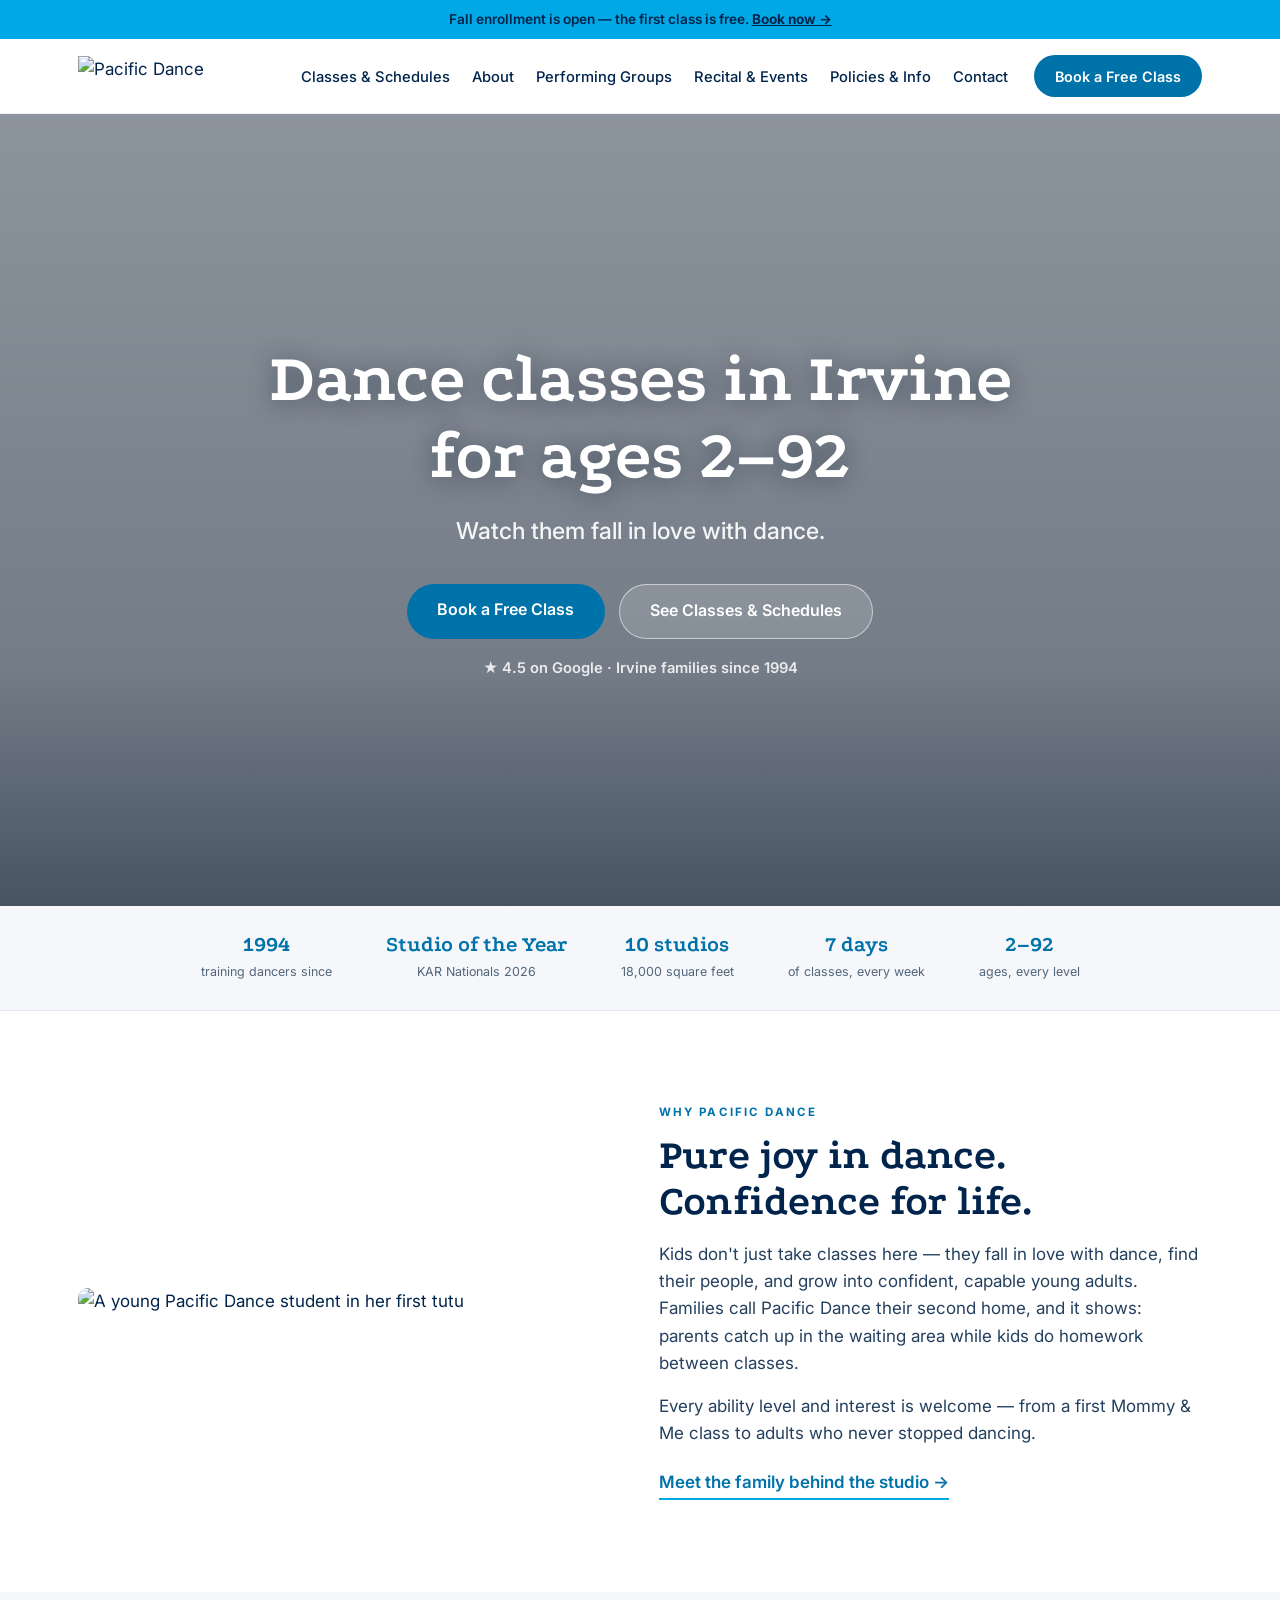
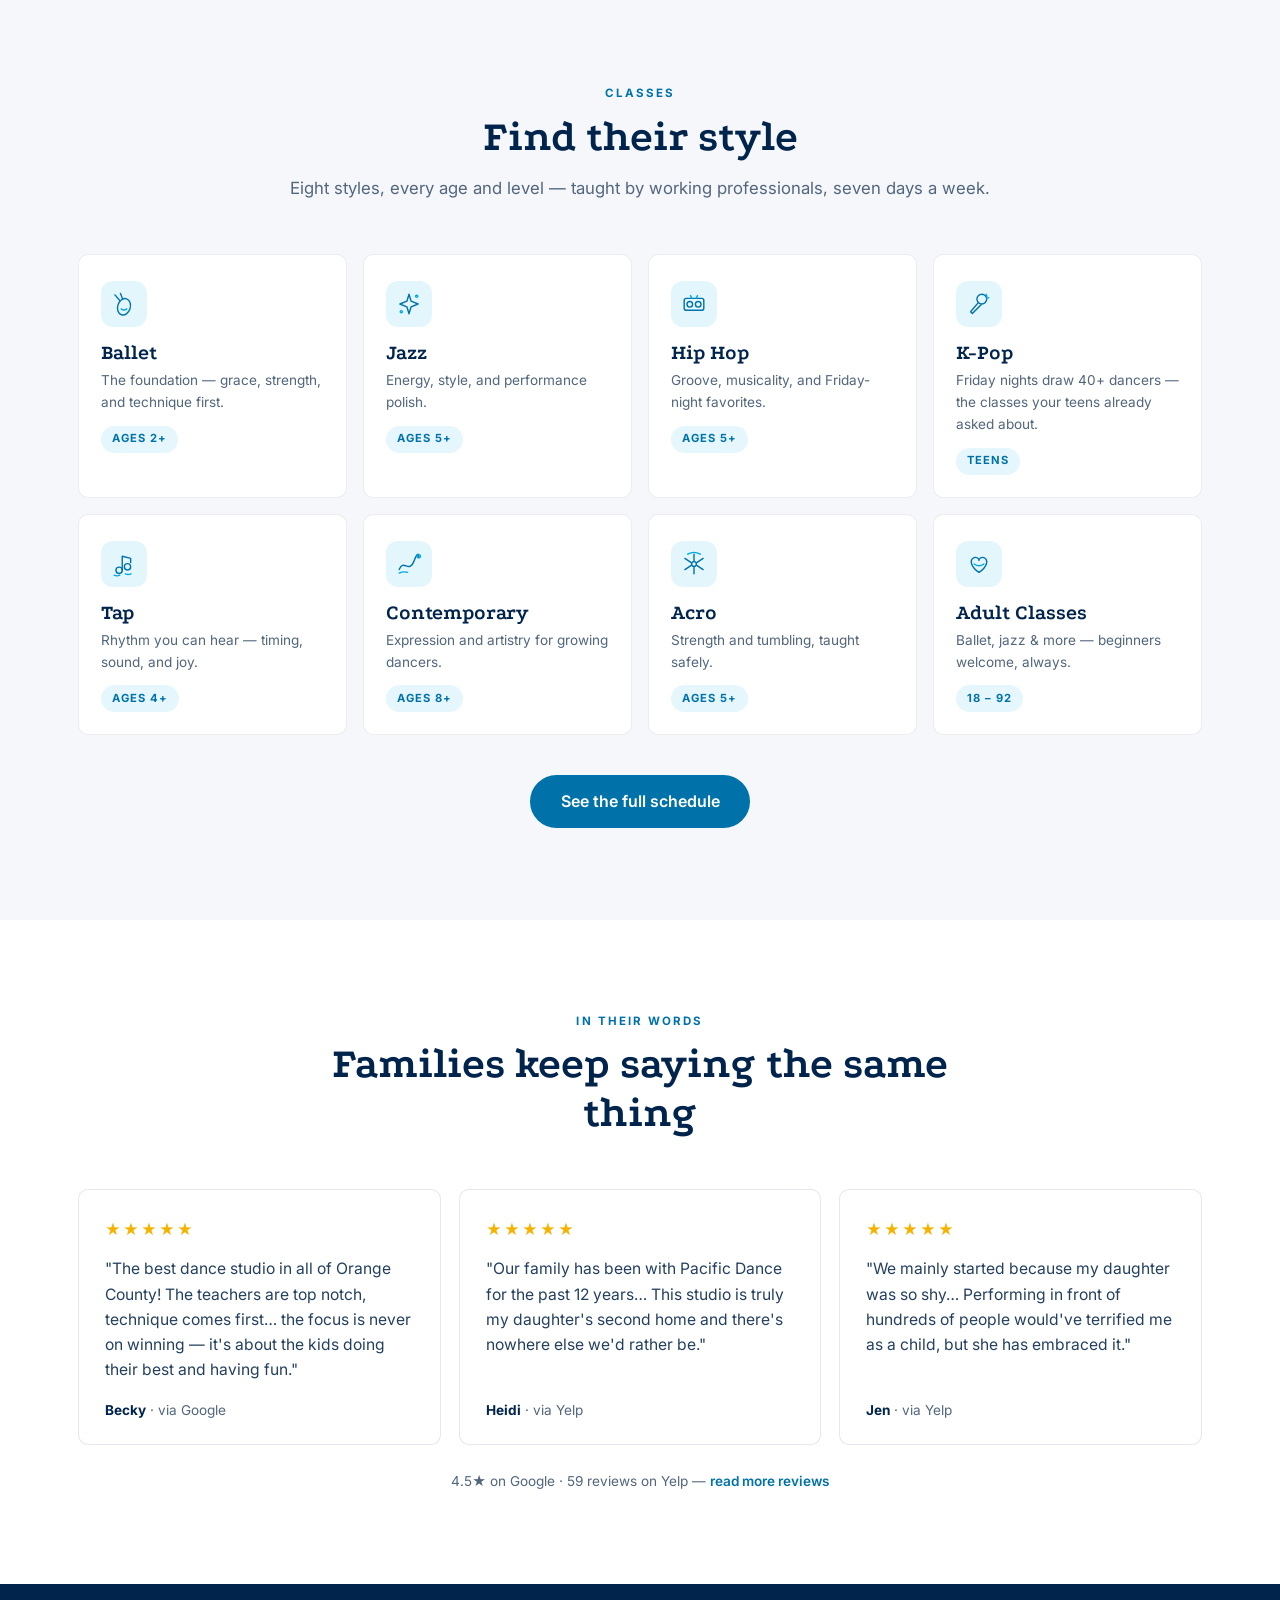
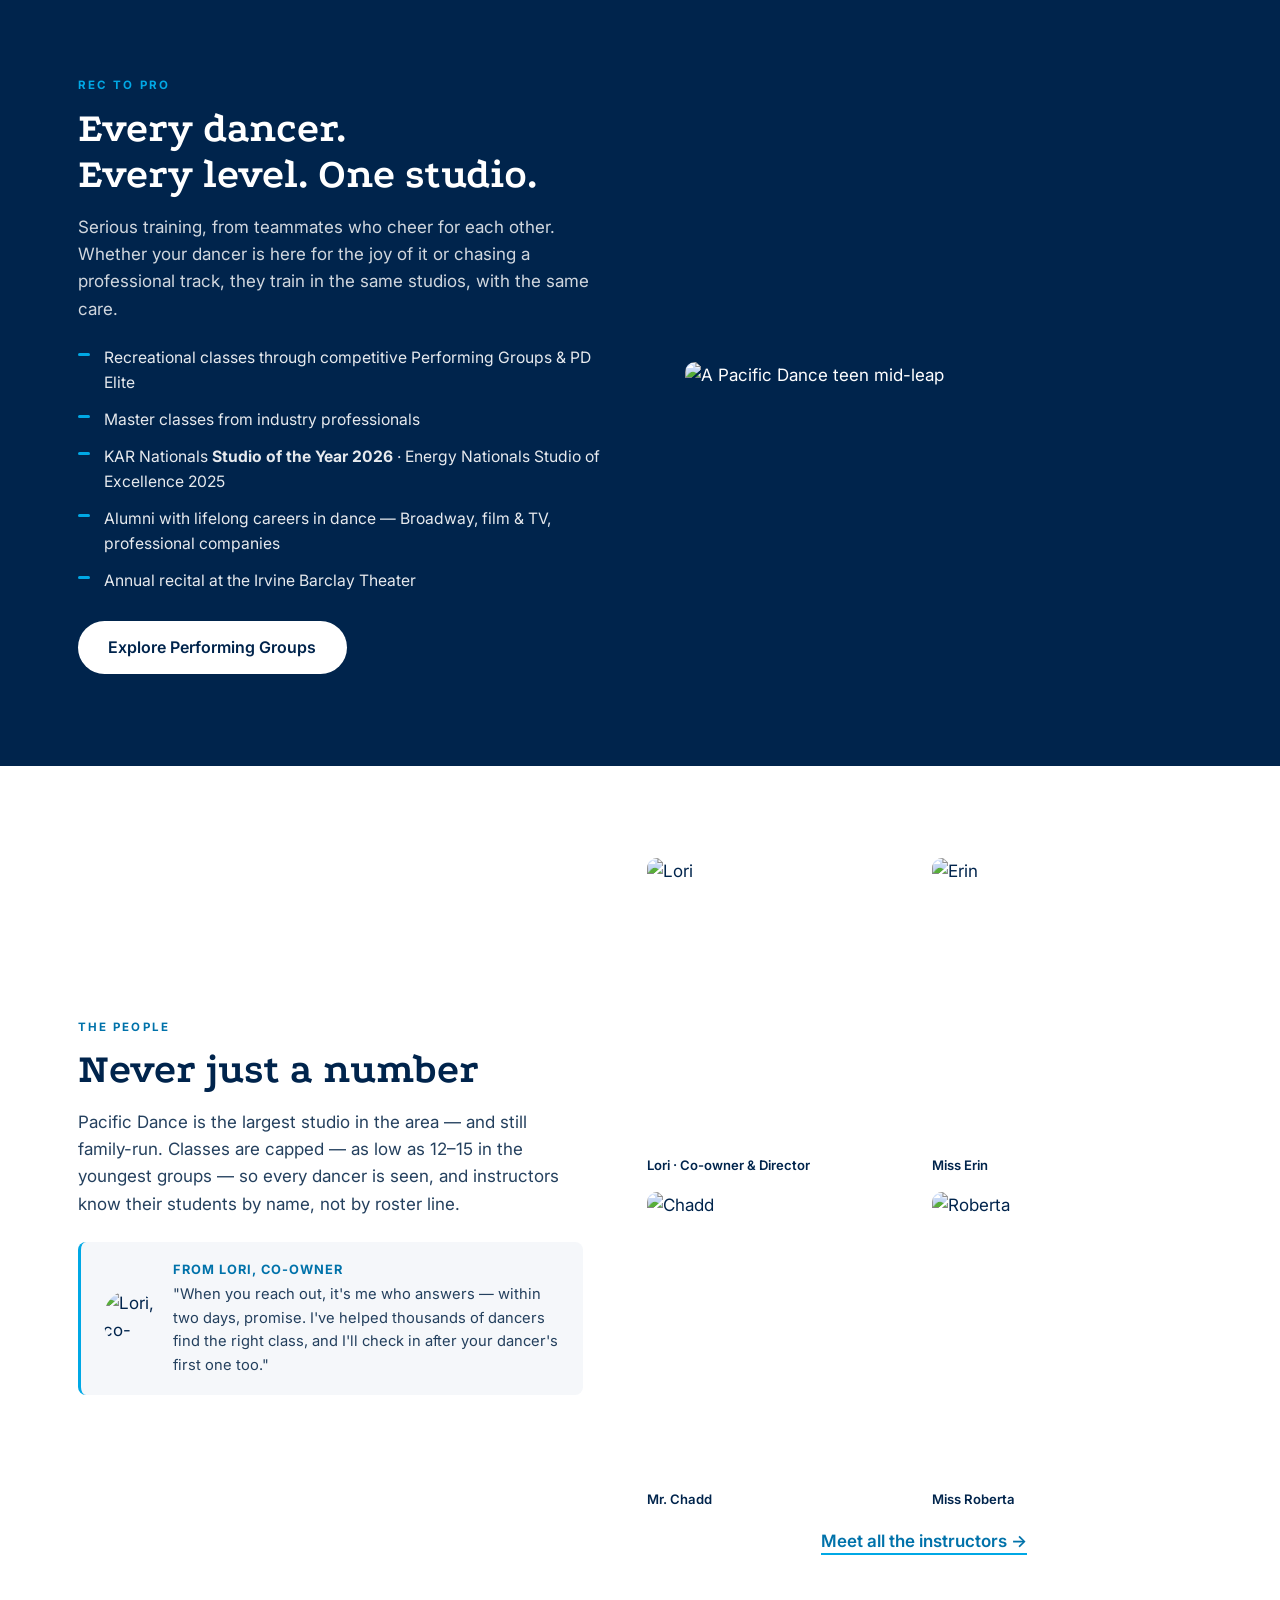
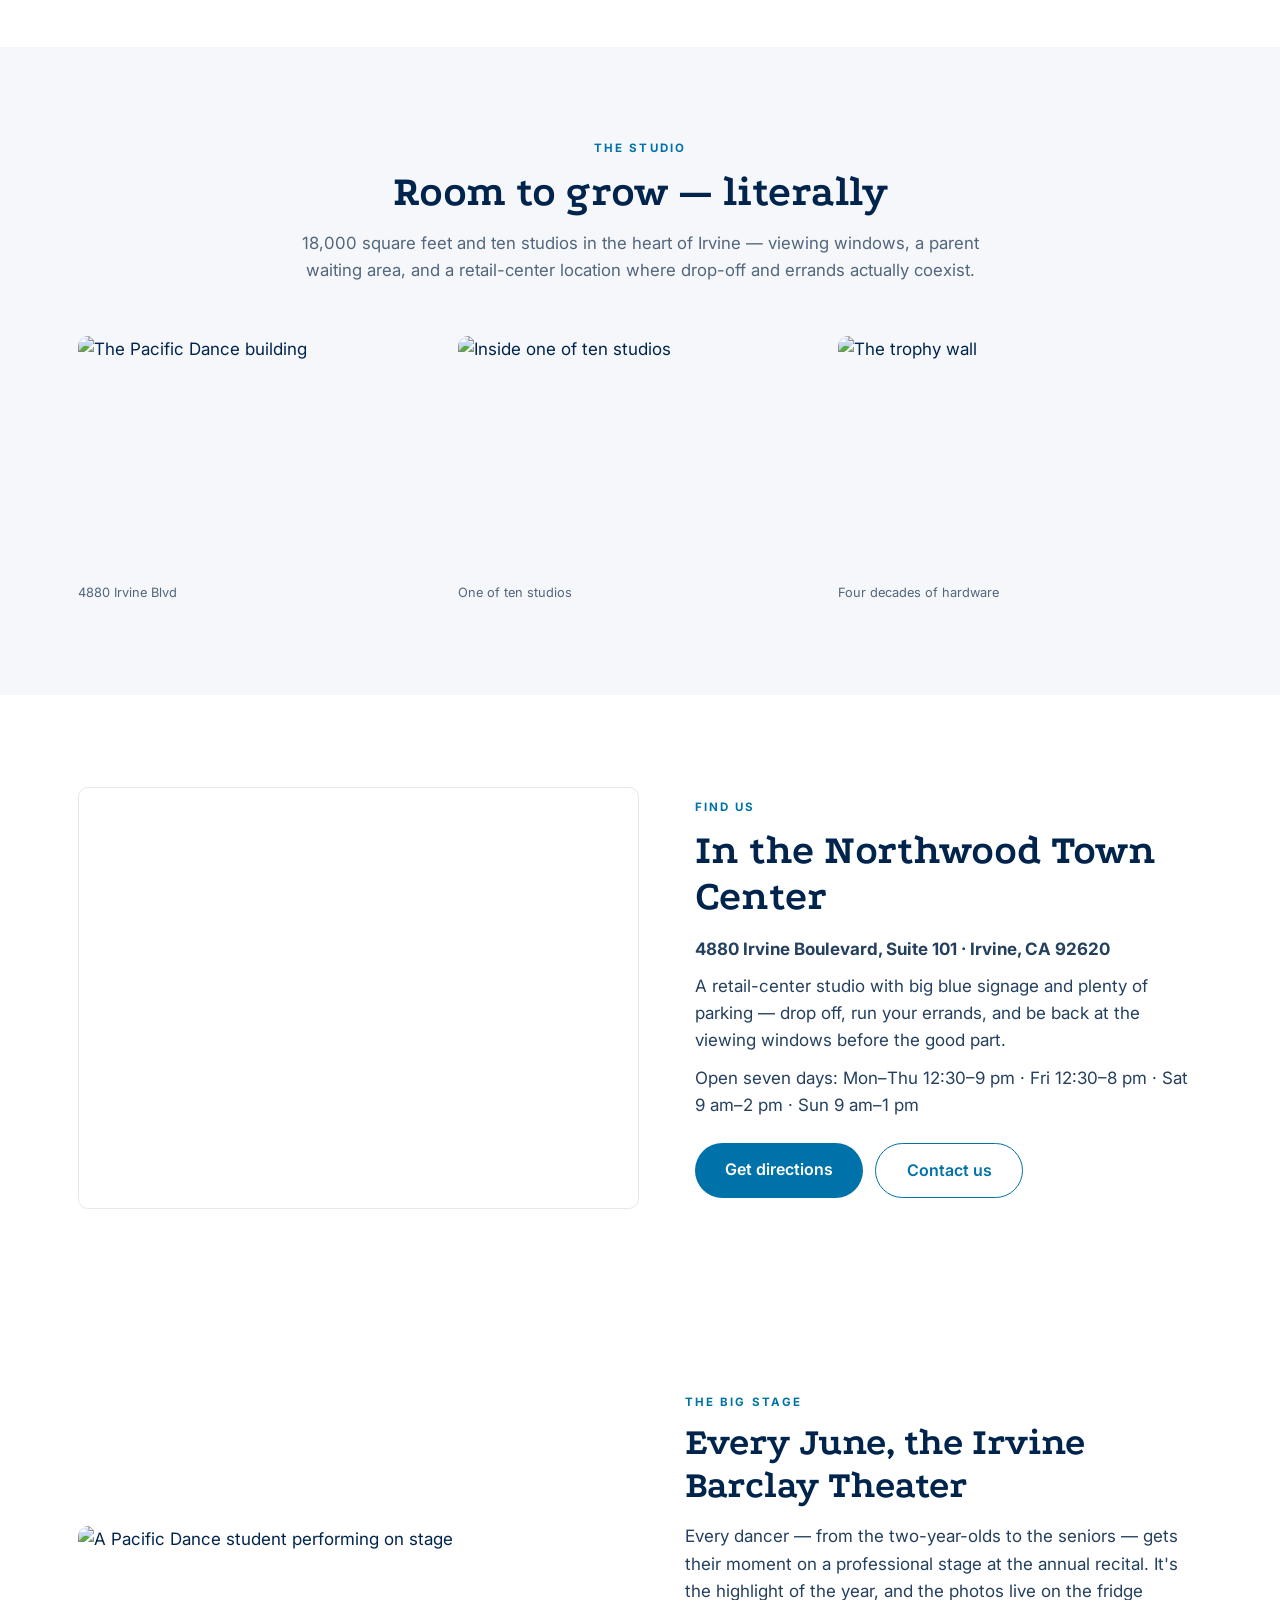
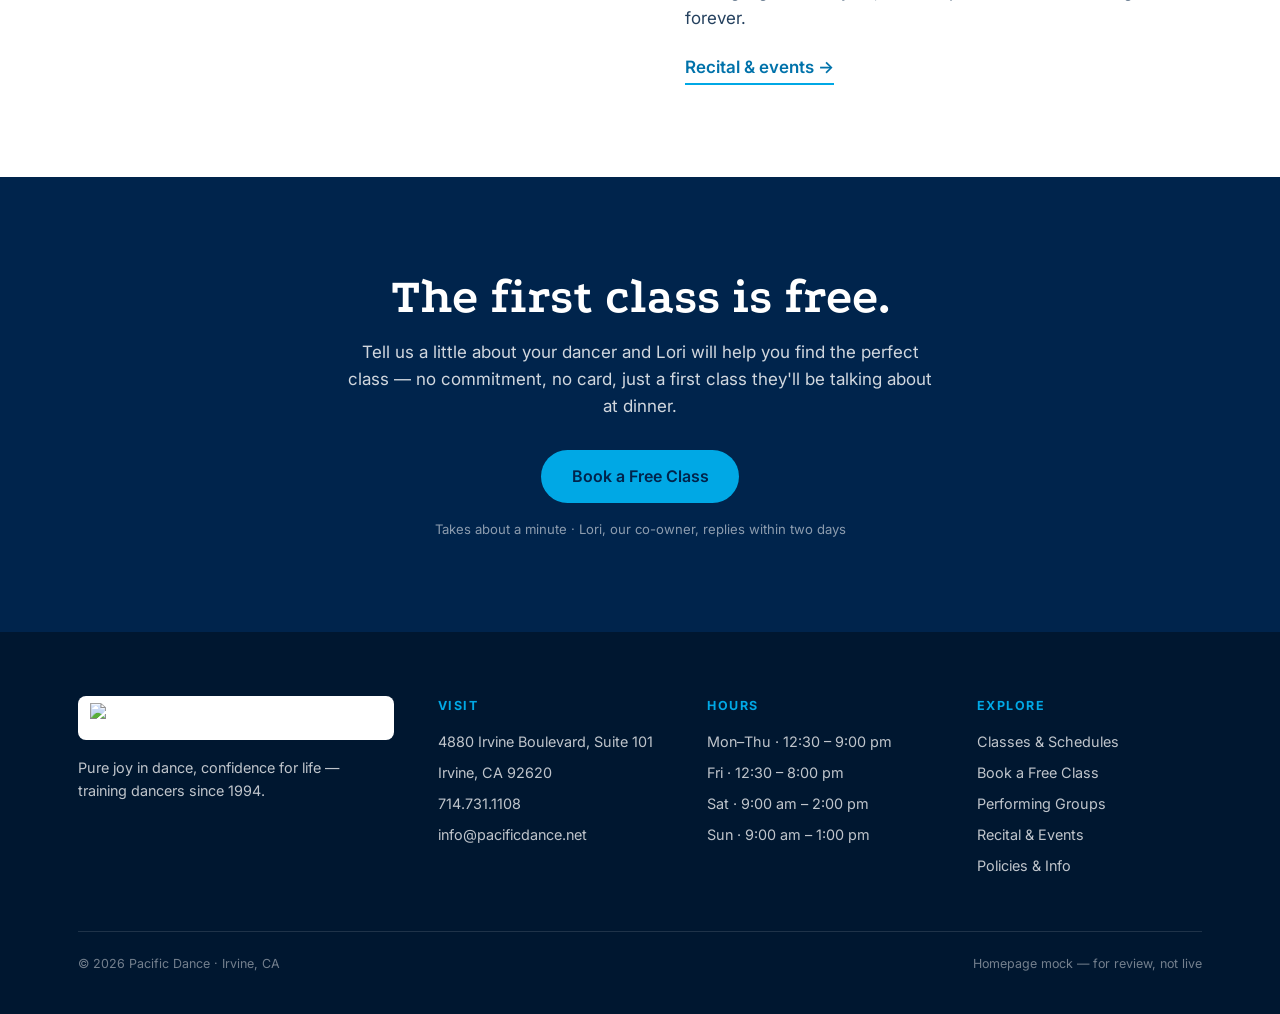
==== site/index.html @ bc2ac23a "Lori promise on every booking form: co-owner, replies within two days, thousands of placements Co-Au" ====
<!DOCTYPE html>
<html lang="en">
<head>
<meta charset="UTF-8">
<meta name="viewport" content="width=device-width, initial-scale=1.0">
<title>Pacific Dance — Dance Classes in Irvine, CA for Ages 2–92</title>
<meta name="description" content="Watch them fall in love with dance. Training dancers since 1994 — the first class is free.">
<link rel="preconnect" href="https://fonts.googleapis.com">
<link rel="preconnect" href="https://fonts.gstatic.com" crossorigin>
<link href="https://fonts.googleapis.com/css2?family=Podkova:wght@400;500;600;700;800&family=Inter:ital,wght@0,400;0,500;0,600;0,700;1,400&display=swap" rel="stylesheet">
<link rel="stylesheet" href="site.css?v=1">
</head>
<body>


<!-- ============================ HEADER ============================ -->
<div class="annbar">Fall enrollment is open — the first class is free. <a href="enroll.html">Book now →</a></div>
<header>
  <div class="wrap nav">
    <a class="logo" href="index.html"><img src="../assets/img/pd-logo.jpg" alt="Pacific Dance"></a>
    <ul>
      <li><a href="classes.html">Classes &amp; Schedules</a></li>
      <li><a href="about.html">About</a></li>
      <li><a href="performing-groups.html">Performing Groups</a></li>
      <li><a href="recital.html">Recital &amp; Events</a></li>
      <li><a href="policies.html">Policies &amp; Info</a></li>
      <li><a href="contact.html">Contact</a></li>
    </ul>
    <a class="btn btn-primary" href="enroll.html">Book a Free Class</a>
  </div>
</header>

<!-- ============================ HERO ============================ -->
<section class="hero">
  <video autoplay muted loop playsinline poster="assets/img/hero-navy.jpg">
    <source src="../assets/video/hero-loop.mp4" type="video/mp4">
  </video>
  <div class="overlay"></div>
  <div class="inner">
    <h1>Dance classes in Irvine<br>for ages 2–92</h1>
    <p class="sub">Watch them fall in love with dance.</p>
    <div class="ctas">
      <a class="btn btn-primary" href="enroll.html">Book a Free Class</a>
      <a class="btn btn-ghost" href="classes.html">See Classes &amp; Schedules</a>
    </div>
    <p style="margin-top:18px; font-size:.92rem; color:rgba(255,255,255,.85); font-weight:600">★ 4.5 on Google · Irvine families since 1994</p>
  </div>
</section>

<!-- ============================ TRUST STRIP ============================ -->
<div class="trust">
  <div class="wrap row">
    <div class="t"><b>1994</b><span>training dancers since</span></div>
    <div class="t"><b>Studio of the Year</b><span>KAR Nationals 2026</span></div>
    <div class="t"><b>10 studios</b><span>18,000 square feet</span></div>
    <div class="t"><b>7 days</b><span>of classes, every week</span></div>
    <div class="t"><b>2–92</b><span>ages, every level</span></div>
  </div>
</div>

<!-- ============================ PURE JOY ============================ -->
<section class="block joy">
  <div class="wrap grid">
    <img src="../assets/img/tutu-white.jpg" alt="A young Pacific Dance student in her first tutu">
    <div>
      <div class="eyebrow">Why Pacific Dance</div>
      <h2>Pure joy in dance.<br>Confidence for life.</h2>
      <p>Kids don't just take classes here — they fall in love with dance, find their people, and grow into confident, capable young adults. Families call Pacific Dance their second home, and it shows: parents catch up in the waiting area while kids do homework between classes.</p>
      <p>Every ability level and interest is welcome — from a first Mommy &amp; Me class to adults who never stopped dancing.</p>
      <a class="link" href="about.html">Meet the family behind the studio →</a>
    </div>
  </div>
</section>

<!-- ============================ STYLES GRID ============================ -->
<section class="block styles" id="styles">
  <div class="wrap">
    <div class="head-c">
      <div class="eyebrow">Classes</div>
      <h2>Find their style</h2>
      <p>Eight styles, every age and level — taught by working professionals, seven days a week.</p>
    </div>
    <div class="stygrid">
      <a class="sty" href="#"><span class="ico"><svg viewBox="0 0 40 40" fill="none" stroke="#0072AA" stroke-width="2" stroke-linecap="round" stroke-linejoin="round"><ellipse cx="20" cy="24" rx="9" ry="12" transform="rotate(18 20 24)"/><path d="M14 15 L7 7 M18 13 L15 5"/><path d="M16 27 q4 3 8 0" stroke="#00A8E5"/></svg></span><h3>Ballet</h3><p>The foundation — grace, strength, and technique first.</p><span class="age">Ages 2+</span></a>
      <a class="sty" href="#"><span class="ico"><svg viewBox="0 0 40 40" fill="none" stroke="#0072AA" stroke-width="2" stroke-linecap="round" stroke-linejoin="round"><path d="M20 6 L23 16 L33 20 L23 24 L20 34 L17 24 L7 20 L17 16 Z"/><circle cx="31" cy="9" r="1.6" stroke="#00A8E5"/><circle cx="9" cy="31" r="1.6" stroke="#00A8E5"/></svg></span><h3>Jazz</h3><p>Energy, style, and performance polish.</p><span class="age">Ages 5+</span></a>
      <a class="sty" href="#"><span class="ico"><svg viewBox="0 0 40 40" fill="none" stroke="#0072AA" stroke-width="2" stroke-linecap="round" stroke-linejoin="round"><rect x="6" y="12" width="28" height="17" rx="3"/><circle cx="14" cy="20.5" r="4"/><circle cx="26" cy="20.5" r="4"/><path d="M15 8 l2 4 M25 8 l-2 4" stroke="#00A8E5"/></svg></span><h3>Hip Hop</h3><p>Groove, musicality, and Friday-night favorites.</p><span class="age">Ages 5+</span></a>
      <a class="sty" href="classes.html"><span class="ico"><svg viewBox="0 0 40 40" fill="none" stroke="#0072AA" stroke-width="2" stroke-linecap="round" stroke-linejoin="round"><circle cx="24" cy="13" r="7"/><path d="M19 18 L8 31 l2.5 2.5 L23 21"/><path d="M30 6 l1.5 3 M34 11 l-3 1" stroke="#00A8E5"/></svg></span><h3>K-Pop</h3><p>Friday nights draw 40+ dancers — the classes your teens already asked about.</p><span class="age">Teens</span></a>
      <a class="sty" href="#"><span class="ico"><svg viewBox="0 0 40 40" fill="none" stroke="#0072AA" stroke-width="2" stroke-linecap="round" stroke-linejoin="round"><circle cx="13" cy="29" r="4.5"/><path d="M17.5 29 V9 l12 3 v6"/><circle cx="25" cy="24" r="4.5"/><path d="M6 36 q4 2 8 0 M22 34 q4 2 8 0" stroke="#00A8E5"/></svg></span><h3>Tap</h3><p>Rhythm you can hear — timing, sound, and joy.</p><span class="age">Ages 4+</span></a>
      <a class="sty" href="#"><span class="ico"><svg viewBox="0 0 40 40" fill="none" stroke="#0072AA" stroke-width="2" stroke-linecap="round" stroke-linejoin="round"><path d="M6 28 C12 12, 20 34, 27 16 S 34 10, 34 10"/><circle cx="34" cy="9" r="2.4" stroke="#00A8E5"/><path d="M6 33 q6 -3 12 -1" stroke="#00A8E5"/></svg></span><h3>Contemporary</h3><p>Expression and artistry for growing dancers.</p><span class="age">Ages 8+</span></a>
      <a class="sty" href="#"><span class="ico"><svg viewBox="0 0 40 40" fill="none" stroke="#0072AA" stroke-width="2" stroke-linecap="round" stroke-linejoin="round"><circle cx="20" cy="20" r="3.4"/><path d="M20 16 L20 6 M20 24 L20 34 M16 18 L7 12 M24 18 L33 12 M16 22 L7 28 M24 22 L33 28" /><path d="M11 6 a18 18 0 0 1 18 0" stroke="#00A8E5"/></svg></span><h3>Acro</h3><p>Strength and tumbling, taught safely.</p><span class="age">Ages 5+</span></a>
      <a class="sty" href="#"><span class="ico"><svg viewBox="0 0 40 40" fill="none" stroke="#0072AA" stroke-width="2" stroke-linecap="round" stroke-linejoin="round"><path d="M20 32 C 8 24, 6 14, 13 11 c 4-1.6 7 1.5 7 4 c 0-2.5 3-5.6 7-4 c 7 3 5 13 -7 21 Z"/><path d="M13 20 q7 5 14 0" stroke="#00A8E5"/></svg></span><h3>Adult Classes</h3><p>Ballet, jazz &amp; more — beginners welcome, always.</p><span class="age">18 – 92</span></a>
    </div>
    <div class="allcta"><a class="btn btn-primary" href="classes.html">See the full schedule</a></div>
  </div>
</section>

<!-- ============================ REVIEWS ============================ -->
<section class="block reviews">
  <div class="wrap">
    <div class="head-c">
      <div class="eyebrow">In their words</div>
      <h2>Families keep saying the same thing</h2>
    </div>
    <div class="car">
      <div class="rev">
        <div class="stars">★★★★★</div>
        <blockquote>"The best dance studio in all of Orange County! The teachers are top notch, technique comes first… the focus is never on winning — it's about the kids doing their best and having fun."</blockquote>
        <div class="who"><b>Becky</b> · via Google</div>
      </div>
      <div class="rev">
        <div class="stars">★★★★★</div>
        <blockquote>"Our family has been with Pacific Dance for the past 12 years… This studio is truly my daughter's second home and there's nowhere else we'd rather be."</blockquote>
        <div class="who"><b>Heidi</b> · via Yelp</div>
      </div>
      <div class="rev">
        <div class="stars">★★★★★</div>
        <blockquote>"We mainly started because my daughter was so shy… Performing in front of hundreds of people would've terrified me as a child, but she has embraced it."</blockquote>
        <div class="who"><b>Jen</b> · via Yelp</div>
      </div>
    </div>
    <p class="note">4.5★ on Google · 59 reviews on Yelp — <a href="https://www.yelp.com/biz/pacific-dance-irvine" style="color:var(--royal); font-weight:600">read more reviews</a></p>
  </div>
</section>

<!-- ============================ EVERY DANCER (ROYAL BOLD) ============================ -->
<section class="block dark every" id="every">
  <div class="wrap grid">
    <div>
      <div class="eyebrow">Rec to pro</div>
      <h2>Every dancer.<br>Every level. One studio.</h2>
      <p>Serious training, from teammates who cheer for each other. Whether your dancer is here for the joy of it or chasing a professional track, they train in the same studios, with the same care.</p>
      <ul>
        <li>Recreational classes through competitive Performing Groups &amp; PD Elite</li>
        <li>Master classes from industry professionals</li>
        <li>KAR Nationals <b>Studio of the Year 2026</b> · Energy Nationals Studio of Excellence 2025</li>
        <li>Alumni with lifelong careers in dance — Broadway, film &amp; TV, professional companies</li>
        <li>Annual recital at the Irvine Barclay Theater</li>
      </ul>
      <a class="btn btn-white" href="performing-groups.html">Explore Performing Groups</a>
    </div>
    <img src="../assets/img/leap-denim.jpg" alt="A Pacific Dance teen mid-leap">
  </div>
</section>

<!-- ============================ PEOPLE ============================ -->
<section class="block people" id="people">
  <div class="wrap grid">
    <div>
      <div class="eyebrow">The people</div>
      <h2>Never just a number</h2>
      <p>Pacific Dance is the largest studio in the area — and still family-run. Classes are capped — as low as 12–15 in the youngest groups — so every dancer is seen, and instructors know their students by name, not by roster line.</p>
      <div class="lori-note">
        <img src="../assets/img/instr-lori.jpg" alt="Lori, co-owner of Pacific Dance">
        <p><b>From Lori, co-owner</b>"When you reach out, it's me who answers — within two days, promise. I've helped thousands of dancers find the right class, and I'll check in after your dancer's first one too."</p>
      </div>
    </div>
    <div>
      <div class="faces">
        <div class="face"><img src="../assets/img/instr-lori.jpg" alt="Lori"><span>Lori · Co-owner &amp; Director</span></div>
        <div class="face"><img src="../assets/img/instr-erin.jpg" alt="Erin"><span>Miss Erin</span></div>
        <div class="face"><img src="../assets/img/instr-chadd.jpg" alt="Chadd"><span>Mr. Chadd</span></div>
        <div class="face"><img src="../assets/img/instr-roberta.jpg" alt="Roberta"><span>Miss Roberta</span></div>
      </div>
      <p style="text-align:center; margin-top:18px"><a class="link" style="font-weight:600; color:var(--royal); border-bottom:2px solid var(--sky); padding-bottom:2px" href="about.html#instructors">Meet all the instructors →</a></p>
    </div>
  </div>
</section>

<!-- ============================ FACILITY ============================ -->
<section class="block facility">
  <div class="wrap">
    <div class="head-c">
      <div class="eyebrow">The studio</div>
      <h2>Room to grow — literally</h2>
      <p>18,000 square feet and ten studios in the heart of Irvine — viewing windows, a parent waiting area, and a retail-center location where drop-off and errands actually coexist.</p>
    </div>
    <div class="facgrid">
      <figure><img src="../assets/img/ba-ediface-after.jpg" alt="The Pacific Dance building"><figcaption>4880 Irvine Blvd</figcaption></figure>
      <figure><img src="../assets/img/ba-studio-after.jpg" alt="Inside one of ten studios"><figcaption>One of ten studios</figcaption></figure>
      <figure><img src="../assets/img/ba-trophy-after.jpg" alt="The trophy wall"><figcaption>Four decades of hardware</figcaption></figure>
    </div>
  </div>
</section>

<!-- ============================ FIND US ============================ -->
<section class="block findus">
  <div class="wrap grid">
    <div class="mapwrap">
      <iframe title="Map to Pacific Dance" src="https://www.google.com/maps?q=4880+Irvine+Blvd+Suite+101,+Irvine,+CA+92620&output=embed" width="100%" height="420" style="border:0; display:block"></iframe>
    </div>
    <div>
      <div class="eyebrow">Find us</div>
      <h2>In the Northwood Town Center</h2>
      <p style="margin-top:16px; color:#24405e"><b>4880 Irvine Boulevard, Suite 101 · Irvine, CA 92620</b></p>
      <p style="margin-top:10px; color:#24405e">A retail-center studio with big blue signage and plenty of parking — drop off, run your errands, and be back at the viewing windows before the good part.</p>
      <p style="margin-top:10px; color:#24405e">Open seven days: Mon–Thu 12:30–9 pm · Fri 12:30–8 pm · Sat 9 am–2 pm · Sun 9 am–1 pm</p>
      <div style="margin-top:24px; display:flex; gap:12px; flex-wrap:wrap">
        <a class="btn btn-primary" href="https://goo.gl/maps/71tf8LPYSMy" target="_blank" rel="noopener">Get directions</a>
        <a class="btn" style="border:1.5px solid var(--royal); color:var(--royal)" href="contact.html">Contact us</a>
      </div>
    </div>
  </div>
</section>

<!-- ============================ RECITAL TEASER ============================ -->
<section class="block recital" id="recital">
  <div class="wrap grid">
    <img src="../assets/img/scorpion-black.jpg" alt="A Pacific Dance student performing on stage">
    <div>
      <div class="eyebrow">The big stage</div>
      <h2>Every June, the Irvine Barclay Theater</h2>
      <p>Every dancer — from the two-year-olds to the seniors — gets their moment on a professional stage at the annual recital. It's the highlight of the year, and the photos live on the fridge forever.</p>
      <a class="link" href="recital.html">Recital &amp; events →</a>
    </div>
  </div>
</section>

<!-- ============================ FINAL CTA ============================ -->
<section class="block dark finale" id="book">
  <div class="wrap">
    <h2>The first class is free.</h2>
    <p>Tell us a little about your dancer and Lori will help you find the perfect class — no commitment, no card, just a first class they'll be talking about at dinner.</p>
    <a class="btn btn-primary" href="#" style="background:var(--sky); color:var(--navy)">Book a Free Class</a>
    <small>Takes about a minute · Lori, our co-owner, replies within two days</small>
  </div>
</section>

<!-- ============================ FOOTER ============================ -->
<footer id="footer">
  <div class="wrap">
    <div class="cols">
      <div>
        <img class="logo-f" src="../assets/img/pd-logo.jpg" alt="Pacific Dance">
        <p style="margin-top:16px; max-width:32ch">Pure joy in dance, confidence for life — training dancers since 1994.</p>
      </div>
      <div>
        <h4>Visit</h4>
        <ul>
          <li>4880 Irvine Boulevard, Suite 101</li>
          <li>Irvine, CA 92620</li>
          <li><a href="tel:+17147311108">714.731.1108</a></li>
          <li><a href="mailto:info@pacificdance.net">info@pacificdance.net</a></li>
        </ul>
      </div>
      <div>
        <h4>Hours</h4>
        <ul>
          <li>Mon–Thu · 12:30 – 9:00 pm</li>
          <li>Fri · 12:30 – 8:00 pm</li>
          <li>Sat · 9:00 am – 2:00 pm</li>
          <li>Sun · 9:00 am – 1:00 pm</li>
        </ul>
      </div>
      <div>
        <h4>Explore</h4>
        <ul>
          <li><a href="classes.html">Classes &amp; Schedules</a></li>
          <li><a href="enroll.html">Book a Free Class</a></li>
          <li><a href="performing-groups.html">Performing Groups</a></li>
          <li><a href="recital.html">Recital &amp; Events</a></li>
          <li><a href="policies.html">Policies &amp; Info</a></li>
        </ul>
      </div>
    </div>
    <div class="fine">
      <span>© 2026 Pacific Dance · Irvine, CA</span>
      <span>Homepage mock — for review, not live</span>
    </div>
  </div>
</footer>


</body>
</html>
---- site/site.css ----
/* ============================================================
   Pacific Dance — Homepage Mock
   Coastal Minimal base + Royal Bold sections.
   Podkova headings · Inter body · logo blues only.
   ============================================================ */

:root {
  --white: #FFFFFF;
  --mist: #F5F7FA;
  --navy: #00244C;
  --royal: #0072AA;
  --sky: #00A8E5;
  --silver: #C7CED6;
  --slate: #52667C;
  --display: "Podkova", Georgia, serif;
  --body: "Inter", system-ui, sans-serif;
  --maxw: 1180px;
  --radius: 10px;
}

* { margin: 0; padding: 0; box-sizing: border-box; }
html { scroll-behavior: smooth; -webkit-font-smoothing: antialiased; }
body { font-family: var(--body); color: var(--navy); background: var(--white); font-size: 17px; line-height: 1.6; }
img { display: block; max-width: 100%; }
a { color: inherit; text-decoration: none; }
.wrap { max-width: var(--maxw); margin: 0 auto; padding: 0 28px; }

h1, h2, h3 { font-family: var(--display); font-weight: 700; line-height: 1.12; }
.eyebrow { font-weight: 700; text-transform: uppercase; letter-spacing: .18em; font-size: .72rem; color: var(--royal); }
.dark .eyebrow { color: var(--sky); }

/* buttons */
.btn { display: inline-block; font-family: var(--body); font-weight: 600; font-size: 1rem;
  border-radius: 999px; padding: .85rem 1.9rem; transition: opacity .15s; }
.btn:hover { opacity: .88; }
.btn-primary { background: var(--royal); color: #fff; }
.btn-ghost { background: rgba(255,255,255,.14); color: #fff; border: 1px solid rgba(255,255,255,.55); }
.btn-white { background: #fff; color: var(--navy); }

/* ============================ header ============================ */
header { position: sticky; top: 0; z-index: 50; background: #fff;
  border-bottom: 1px solid rgba(0,36,76,.08); }
.nav { display: flex; align-items: center; gap: 26px; height: 74px; }
.nav .logo img { height: 40px; }
.nav ul { display: flex; flex-wrap: nowrap; gap: 22px; list-style: none; margin-left: auto; }
.nav ul a { font-size: .92rem; font-weight: 500; color: var(--navy); white-space: nowrap; }
.nav ul a:hover { color: var(--royal); }
.nav .btn { padding: .6rem 1.3rem; font-size: .9rem; white-space: nowrap; flex-shrink: 0; }

/* ============================ hero ============================ */
.hero { position: relative; min-height: 88vh; display: grid; place-items: center; overflow: hidden; color: #fff; }
.hero video { position: absolute; inset: 0; width: 100%; height: 100%; object-fit: cover; }
.hero .overlay { position: absolute; inset: 0;
  background: linear-gradient(180deg, rgba(0,17,37,.45) 0%, rgba(0,17,37,.55) 70%, rgba(0,17,37,.72) 100%); }
.hero .inner { position: relative; text-align: center; padding: 120px 24px; max-width: 880px; }
.hero h1 { font-size: clamp(2.6rem, 6vw, 4.3rem); text-shadow: 0 2px 24px rgba(0,17,37,.45); }
.hero .sub { margin-top: 18px; font-size: clamp(1.1rem, 2.2vw, 1.45rem); font-weight: 500; color: rgba(255,255,255,.92); }
.hero .ctas { margin-top: 34px; display: flex; gap: 14px; justify-content: center; flex-wrap: wrap; }

/* ============================ trust strip ============================ */
.trust { background: var(--mist); border-bottom: 1px solid rgba(0,36,76,.06); }
.trust .row { display: flex; flex-wrap: wrap; justify-content: center; gap: 12px 54px; padding: 26px 0; }
.trust .t { text-align: center; }
.trust .t b { font-family: var(--display); font-size: 1.35rem; color: var(--royal); display: block; line-height: 1.15; }
.trust .t span { font-size: .78rem; color: var(--slate); }

/* ============================ shared section rhythm ============================ */
section.block { padding: 92px 0; }
.head-c { text-align: center; max-width: 720px; margin: 0 auto 52px; }
.head-c h2 { font-size: clamp(1.9rem, 4vw, 2.7rem); margin-top: 10px; }
.head-c p { margin-top: 14px; color: var(--slate); font-size: 1.05rem; }

/* ============================ pure joy (split) ============================ */
.joy .grid { display: grid; grid-template-columns: 1fr 1.05fr; gap: 64px; align-items: center; }
.joy img { border-radius: var(--radius); box-shadow: 0 28px 60px -30px rgba(0,36,76,.35); }
.joy h2 { font-size: clamp(1.9rem, 3.6vw, 2.6rem); margin-top: 10px; }
.joy p { margin-top: 16px; color: #24405e; }
.joy .link { display: inline-block; margin-top: 22px; font-weight: 600; color: var(--royal); border-bottom: 2px solid var(--sky); padding-bottom: 2px; }

/* ============================ styles grid ============================ */
.styles { background: var(--mist); }
.stygrid { display: grid; grid-template-columns: repeat(4, 1fr); gap: 16px; }
.sty { background: #fff; border: 1px solid rgba(0,36,76,.08); border-radius: var(--radius);
  padding: 26px 22px 22px; }
.sty h3 { font-size: 1.3rem; }
.sty p { margin-top: 6px; font-size: .85rem; color: var(--slate); }
.sty .age { display: inline-block; margin-top: 12px; font-size: .7rem; font-weight: 700;
  letter-spacing: .08em; text-transform: uppercase; color: var(--royal);
  background: rgba(0,168,229,.1); border-radius: 999px; padding: .28rem .7rem; }
.styles .allcta { text-align: center; margin-top: 40px; }

/* ============================ reviews ============================ */
.reviews .car { display: grid; grid-template-columns: repeat(3, 1fr); gap: 18px; }
.rev { background: #fff; border: 1px solid rgba(0,36,76,.1); border-radius: var(--radius);
  padding: 28px 26px 22px; display: flex; flex-direction: column; }
.rev .stars { color: #F5B301; letter-spacing: 2px; font-size: .95rem; }
.rev blockquote { margin-top: 14px; font-size: .98rem; line-height: 1.6; color: #24405e; }
.rev .who { margin-top: auto; padding-top: 18px; font-size: .85rem; color: var(--slate); }
.rev .who b { color: var(--navy); }
.reviews .note { text-align: center; margin-top: 26px; font-size: .85rem; color: var(--slate); }

/* ============================ every dancer (royal bold) ============================ */
.dark { background: var(--navy); color: #fff; }
.every .grid { display: grid; grid-template-columns: 1.05fr 1fr; gap: 64px; align-items: center; }
.every h2 { font-size: clamp(1.9rem, 3.6vw, 2.6rem); margin-top: 10px; }
.every p { margin-top: 16px; color: rgba(255,255,255,.82); }
.every ul { margin-top: 22px; list-style: none; display: flex; flex-direction: column; gap: 12px; }
.every li { padding-left: 26px; position: relative; color: rgba(255,255,255,.9); font-size: .98rem; }
.every li::before { content: ""; position: absolute; left: 0; top: .5em; width: 12px; height: 3px; background: var(--sky); border-radius: 2px; }
.every img { border-radius: var(--radius); }
.every .btn { margin-top: 28px; }

/* ============================ people ============================ */
.people .grid { display: grid; grid-template-columns: 1fr 1.1fr; gap: 64px; align-items: center; }
.people h2 { font-size: clamp(1.9rem, 3.6vw, 2.6rem); margin-top: 10px; }
.people p { margin-top: 16px; color: #24405e; }
.lori-note { margin-top: 24px; background: var(--mist); border-left: 3px solid var(--sky);
  border-radius: 8px; padding: 18px 22px; display: flex; gap: 16px; align-items: center; }
.lori-note img { width: 58px; height: 58px; border-radius: 50%; object-fit: cover; }
.lori-note p { margin: 0; font-size: .92rem; }
.lori-note b { display: block; font-size: .8rem; text-transform: uppercase; letter-spacing: .08em; color: var(--royal); margin-bottom: 3px; }
.faces { display: grid; grid-template-columns: repeat(2, 1fr); gap: 16px; }
.face { border-radius: 0; }
.face img { width: 100%; aspect-ratio: 4/4.3; object-fit: cover; object-position: 50% 25%; border-radius: var(--radius); }
.face span { display: block; color: var(--navy); font-size: .82rem; font-weight: 600; padding-top: 7px; }

/* ============================ facility strip ============================ */
.facility { background: var(--mist); }
.facgrid { display: grid; grid-template-columns: repeat(3, 1fr); gap: 16px; }
.facgrid figure { border-radius: 0; }
.facgrid img { width: 100%; aspect-ratio: 16/10.5; object-fit: cover; border-radius: var(--radius); }
.facgrid figcaption { color: var(--slate); font-size: .8rem; padding-top: 8px; }

/* ============================ recital teaser ============================ */
.recital .grid { display: grid; grid-template-columns: 1.05fr 1fr; gap: 64px; align-items: center; }
.recital img { border-radius: var(--radius); box-shadow: 0 28px 60px -30px rgba(0,36,76,.35); }
.recital h2 { font-size: clamp(1.8rem, 3.4vw, 2.4rem); margin-top: 10px; }
.recital p { margin-top: 16px; color: #24405e; }
.recital .link { display: inline-block; margin-top: 22px; font-weight: 600; color: var(--royal); border-bottom: 2px solid var(--sky); padding-bottom: 2px; }

/* ============================ final cta ============================ */
.finale { text-align: center; }
.finale h2 { font-size: clamp(2.1rem, 4.4vw, 3.1rem); }
.finale p { margin-top: 14px; color: rgba(255,255,255,.82); max-width: 54ch; margin-left: auto; margin-right: auto; }
.finale .btn { margin-top: 30px; }
.finale small { display: block; margin-top: 16px; color: rgba(255,255,255,.55); font-size: .82rem; }

/* ============================ footer ============================ */
footer { background: #001730; color: rgba(255,255,255,.75); padding: 64px 0 40px; font-size: .9rem; }
footer .cols { display: grid; grid-template-columns: 1.4fr 1fr 1fr 1fr; gap: 44px; }
footer h4 { font-family: var(--body); font-size: .78rem; text-transform: uppercase; letter-spacing: .12em;
  color: var(--sky); margin-bottom: 14px; font-weight: 700; }
footer li { list-style: none; margin-bottom: 8px; }
footer a:hover { color: #fff; }
footer .logo-f { height: 44px; background: #fff; border-radius: 8px; padding: 7px 12px; }
footer .fine { margin-top: 46px; padding-top: 22px; border-top: 1px solid rgba(255,255,255,.12);
  display: flex; justify-content: space-between; gap: 20px; flex-wrap: wrap; font-size: .78rem; color: rgba(255,255,255,.45); }

/* ============================ responsive ============================ */
@media (max-width: 1100px) {
  .nav ul { display: none; }
}
@media (max-width: 980px) {
  .stygrid { grid-template-columns: repeat(2, 1fr); }
  .reviews .car { grid-template-columns: 1fr; }
  .joy .grid, .every .grid, .people .grid, .recital .grid { grid-template-columns: 1fr; gap: 36px; }
  .facgrid { grid-template-columns: 1fr; }
  footer .cols { grid-template-columns: 1fr 1fr; }
  .nav ul { display: none; }
}

/* ============================================================
   INNER-PAGE ADDITIONS
   ============================================================ */

/* page hero (non-video) */
.page-hero { background: var(--navy); color: #fff; padding: 92px 0 64px; }
.page-hero .eyebrow { color: var(--sky); }
.page-hero h1 { font-size: clamp(2.2rem, 5vw, 3.4rem); margin-top: 10px; }
.page-hero p { margin-top: 14px; color: rgba(255,255,255,.8); max-width: 62ch; font-size: 1.08rem; }

/* filter chips */
.filters { display: flex; flex-wrap: wrap; gap: 8px; margin: 0 0 22px; }
.chip-f { border: 1px solid var(--silver); background: #fff; color: var(--navy); font-family: var(--body);
  font-size: .85rem; font-weight: 600; border-radius: 999px; padding: .45rem 1rem; cursor: pointer; }
.chip-f.on { background: var(--royal); border-color: var(--royal); color: #fff; }
.fl-label { font-size: .72rem; font-weight: 700; letter-spacing: .12em; text-transform: uppercase;
  color: var(--slate); margin: 18px 0 8px; }

/* schedule table */
.sched { width: 100%; border-collapse: collapse; background: #fff; border: 1px solid rgba(0,36,76,.1);
  border-radius: var(--radius); overflow: hidden; }
.sched th { background: var(--navy); color: #fff; text-align: left; font-size: .78rem; letter-spacing: .08em;
  text-transform: uppercase; padding: 13px 16px; font-weight: 600; }
.sched td { padding: 13px 16px; border-top: 1px solid rgba(0,36,76,.07); font-size: .93rem; vertical-align: top; }
.sched tr:nth-child(even) td { background: var(--mist); }
.sched .cls { font-weight: 600; }
.sched .lvl { color: var(--slate); font-size: .8rem; }
.sample-note { background: rgba(0,168,229,.08); border: 1px dashed var(--sky); border-radius: var(--radius);
  padding: 14px 18px; font-size: .9rem; color: var(--navy); margin: 18px 0; }

/* accordion */
details.acc { background: #fff; border: 1px solid rgba(0,36,76,.1); border-radius: var(--radius);
  margin-bottom: 12px; overflow: hidden; }
details.acc summary { cursor: pointer; list-style: none; display: flex; justify-content: space-between;
  align-items: center; padding: 18px 22px; font-weight: 600; font-size: 1.02rem; }
details.acc summary::-webkit-details-marker { display: none; }
details.acc summary::after { content: "+"; font-family: var(--display); color: var(--royal); font-size: 1.3rem; }
details.acc[open] summary::after { content: "–"; }
details.acc .inner { padding: 0 22px 20px; color: #24405e; font-size: .95rem; }
details.acc .inner p { margin-bottom: 10px; }
details.acc .inner ul { margin: 8px 0 10px 20px; }
details.acc .inner li { margin-bottom: 6px; }

/* form */
.formcard { background: #fff; border: 1px solid rgba(0,36,76,.12); border-radius: 14px; padding: 34px;
  box-shadow: 0 24px 60px -30px rgba(0,36,76,.3); }
.formcard label { display: block; font-size: .82rem; font-weight: 600; margin: 16px 0 6px; color: var(--navy); }
.formcard input, .formcard select, .formcard textarea { width: 100%; font-family: var(--body); font-size: .95rem;
  padding: .75rem .9rem; border: 1px solid var(--silver); border-radius: 8px; background: #fff; color: var(--navy); }
.formcard input:focus, .formcard select:focus, .formcard textarea:focus { outline: 2px solid var(--sky); border-color: var(--sky); }
.formcard .btn { width: 100%; margin-top: 22px; border: 0; cursor: pointer; }
.form-note { font-size: .78rem; color: var(--slate); margin-top: 12px; text-align: center; }
.thanks { text-align: center; padding: 20px 10px; }
.thanks img { width: 84px; height: 84px; border-radius: 50%; object-fit: cover; margin: 0 auto 16px; }
.thanks h3 { font-size: 1.6rem; }
.thanks p { margin-top: 10px; color: #24405e; }

/* fee lines (native rich-text reproducible) */
.feehead { font-weight: 700; color: var(--royal); font-size: .8rem; text-transform: uppercase;
  letter-spacing: .1em; margin-bottom: 10px; }
.feeline { padding: 6px 0; font-size: .95rem; }
.feeline b { color: var(--navy); }

/* instructor rows (alternating image/text sections) */
.instr-list { max-width: 980px; margin: 0 auto; display: flex; flex-direction: column; gap: 44px; }
.instr-row { display: grid; grid-template-columns: 280px 1fr; gap: 40px; align-items: center; }
.instr-row.flip { grid-template-columns: 1fr 280px; }
.instr-row.flip .iph { order: 2; }
.instr-row .iph img { width: 100%; aspect-ratio: 1/1.1; object-fit: cover; object-position: 50% 22%; border-radius: var(--radius); }
.instr-row .iph .mono { width: 100%; aspect-ratio: 1/1.1; display: grid; place-items: center; border-radius: var(--radius);
  font-family: var(--display); font-size: 3rem; color: var(--royal); background: rgba(0,168,229,.1); }
.instr-row h3 { font-size: 1.5rem; }
.instr-row .irole { font-size: .74rem; font-weight: 700; letter-spacing: .12em; text-transform: uppercase; color: var(--royal); margin: 4px 0 10px; }
.instr-row p { font-size: .93rem; color: #24405e; line-height: 1.6; margin-bottom: 8px; }
@media (max-width: 980px) {
  .instr-row, .instr-row.flip { grid-template-columns: 1fr; gap: 18px; }
  .instr-row.flip .iph { order: 0; }
  .instr-row .iph { max-width: 320px; }
}

/* password gate mock */
.gate { background: var(--navy); color: #fff; border-radius: 14px; padding: 40px; text-align: center; }
.gate .lock { font-size: 1.8rem; }
.gate h3 { font-size: 1.5rem; margin-top: 10px; }
.gate p { color: rgba(255,255,255,.75); margin-top: 8px; font-size: .92rem; max-width: 52ch; margin-left: auto; margin-right: auto; }
.gate .row { display: flex; gap: 10px; justify-content: center; margin-top: 20px; flex-wrap: wrap; }
.gate input { font-family: var(--body); padding: .7rem 1rem; border-radius: 999px; border: 0; min-width: 240px; }
.gate .btn { background: var(--sky); color: var(--navy); }

/* generic two-col content */
.twocol { display: grid; grid-template-columns: 1fr 1fr; gap: 44px; align-items: start; }
.card-p { background: #fff; border: 1px solid rgba(0,36,76,.09); border-radius: var(--radius); padding: 26px; }
.card-p h3 { font-size: 1.25rem; }
.card-p p, .card-p li { font-size: .92rem; color: #24405e; }
.card-p ul { margin: 10px 0 0 18px; }
.card-p li { margin-bottom: 6px; }

/* breadcrumb-ish section label rows reused from homepage (.head-c etc.) */
.mist-bg { background: var(--mist); }

@media (max-width: 980px) {
  .biogrid { grid-template-columns: repeat(2, 1fr); }
  .twocol { grid-template-columns: 1fr; }
  .sched { display: block; overflow-x: auto; }
}

/* schedule rows inside accordions */
.srow { display: block; padding: 9px 2px; font-size: .93rem; }
.srow .sages { color: var(--slate); font-size: .84rem; }
.srow .stimes { display: block; color: var(--royal); font-weight: 600; font-size: .88rem; margin-top: 2px; }

/* find us (homepage map) */
.findus .grid { display: grid; grid-template-columns: 1.05fr .95fr; gap: 56px; align-items: center; }
.findus .mapwrap { border-radius: var(--radius); overflow: hidden; border: 1px solid rgba(0,36,76,.1); }
.findus h2 { font-size: clamp(1.9rem, 3.6vw, 2.6rem); margin-top: 10px; }
@media (max-width: 980px) { .findus .grid { grid-template-columns: 1fr; gap: 32px; } }

/* announcement bar (native Squarespace annbar) */
.annbar { background: var(--sky); color: var(--navy); text-align: center; font-size: .85rem;
  font-weight: 600; padding: .55rem 16px; }
.annbar a { font-weight: 700; text-decoration: underline; }

/* pull-quote review card */
.pull-review { background: var(--mist); border-left: 3px solid var(--sky); border-radius: 8px;
  padding: 18px 22px; font-size: .95rem; line-height: 1.6; color: #24405e; margin-top: 16px; }
.pull-review span { display: block; margin-top: 8px; font-size: .8rem; color: var(--slate); font-weight: 600; }

/* mobile: form first on conversion pages */
@media (max-width: 980px) {
  .twocol.form-first > div:first-child { order: 2; }
  .twocol.form-first > div:last-child { order: 1; }
}

/* style-card icons */
.sty .ico { display: grid; place-items: center; width: 46px; height: 46px; border-radius: 12px;
  background: rgba(0,168,229,.11); margin-bottom: 14px; }
.sty .ico svg { width: 28px; height: 28px; }

/* LP hero with studio photo background */
.lp-hero { position: relative; overflow: hidden; }
.lp-hero .hero-bg { position: absolute; inset: 0; }
.lp-hero .hero-bg img { width: 100%; height: 100%; object-fit: cover; }
.lp-hero .hero-bg::after { content: ""; position: absolute; inset: 0;
  background: linear-gradient(90deg, rgba(0,23,48,.88) 0%, rgba(0,23,48,.72) 55%, rgba(0,23,48,.45) 100%); }
.lp-hero .hero-bg img { position: relative; }
.lp-hero .wrap { z-index: 2; }

/* Lori promise strip inside form cards */
.lori-promise { margin-top: 16px; background: var(--mist); border-left: 3px solid var(--sky);
  border-radius: 8px; padding: 14px 16px; display: flex; gap: 14px; align-items: center; }
.lori-promise img { width: 54px; height: 54px; border-radius: 50%; object-fit: cover; object-position: 50% 25%; flex-shrink: 0; }
.lori-promise p { margin: 0; font-size: .86rem; line-height: 1.5; color: #24405e; }
.lori-promise b { color: var(--navy); }
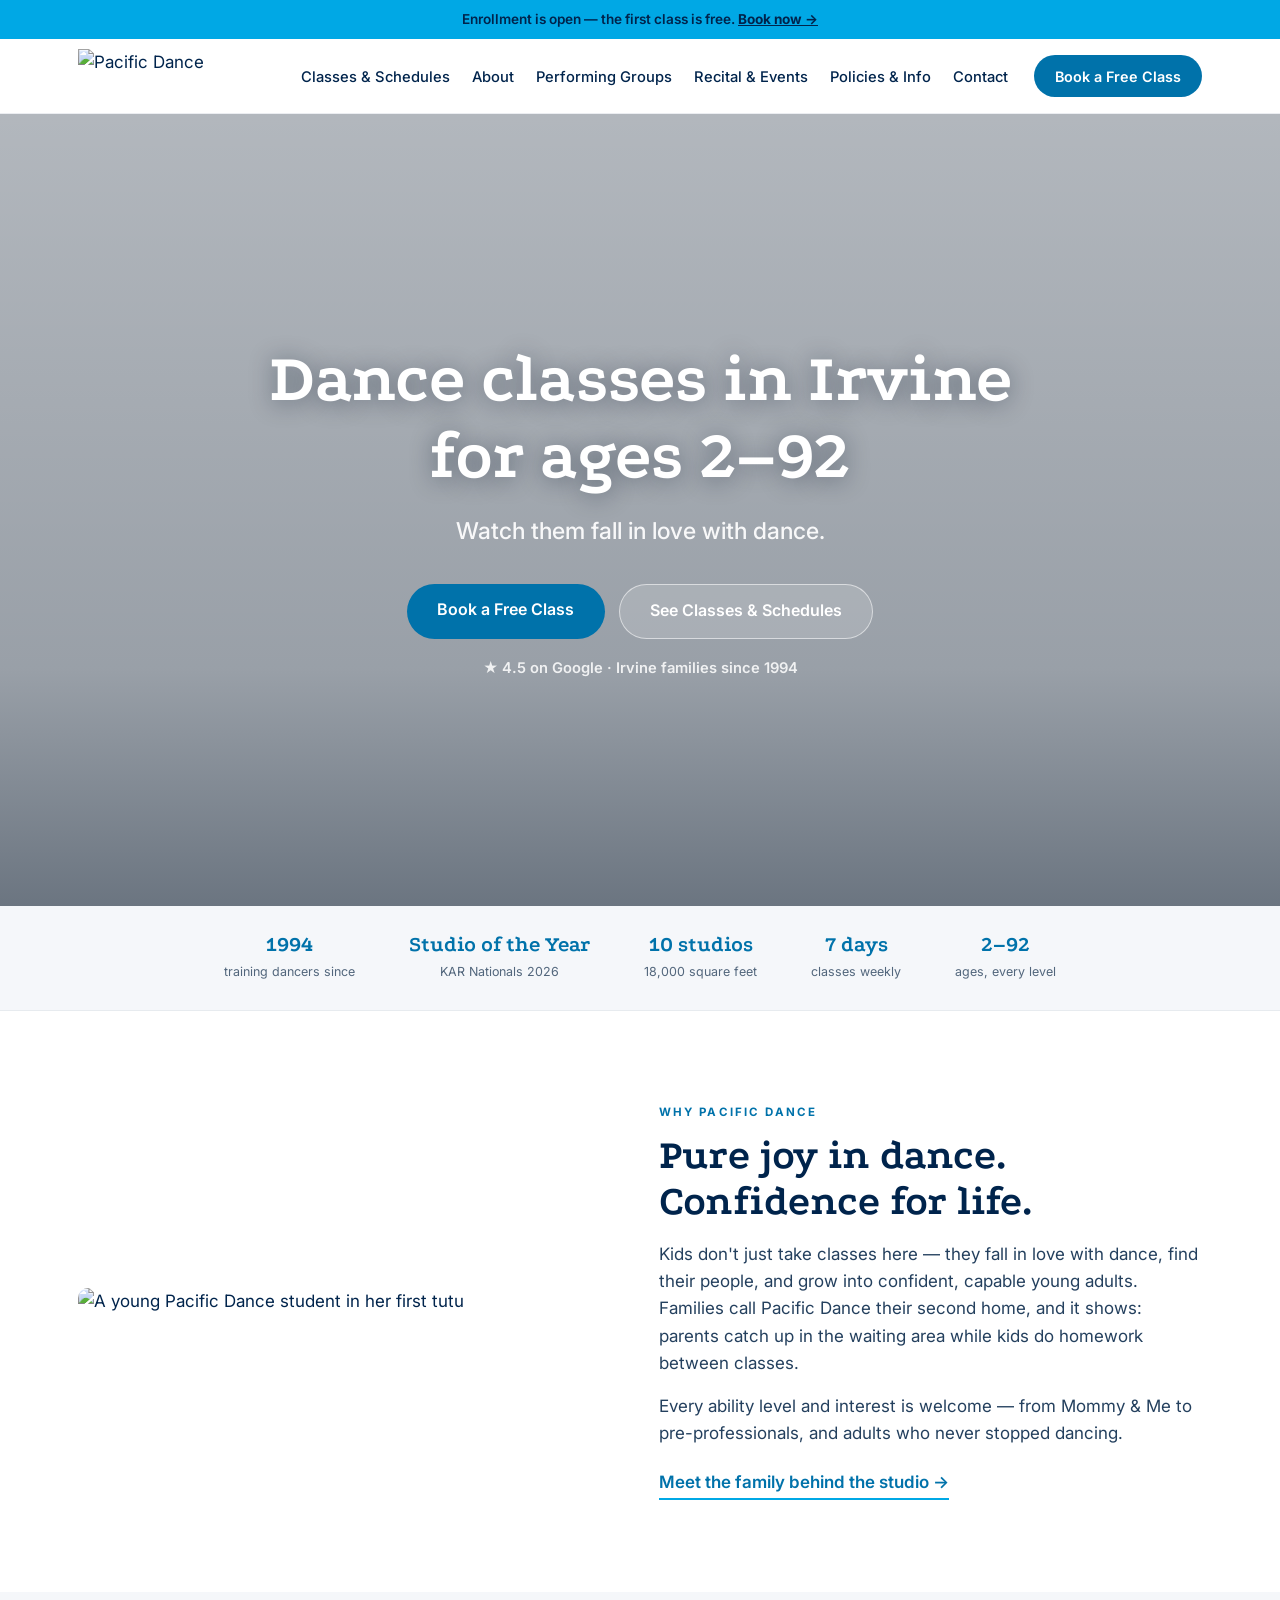
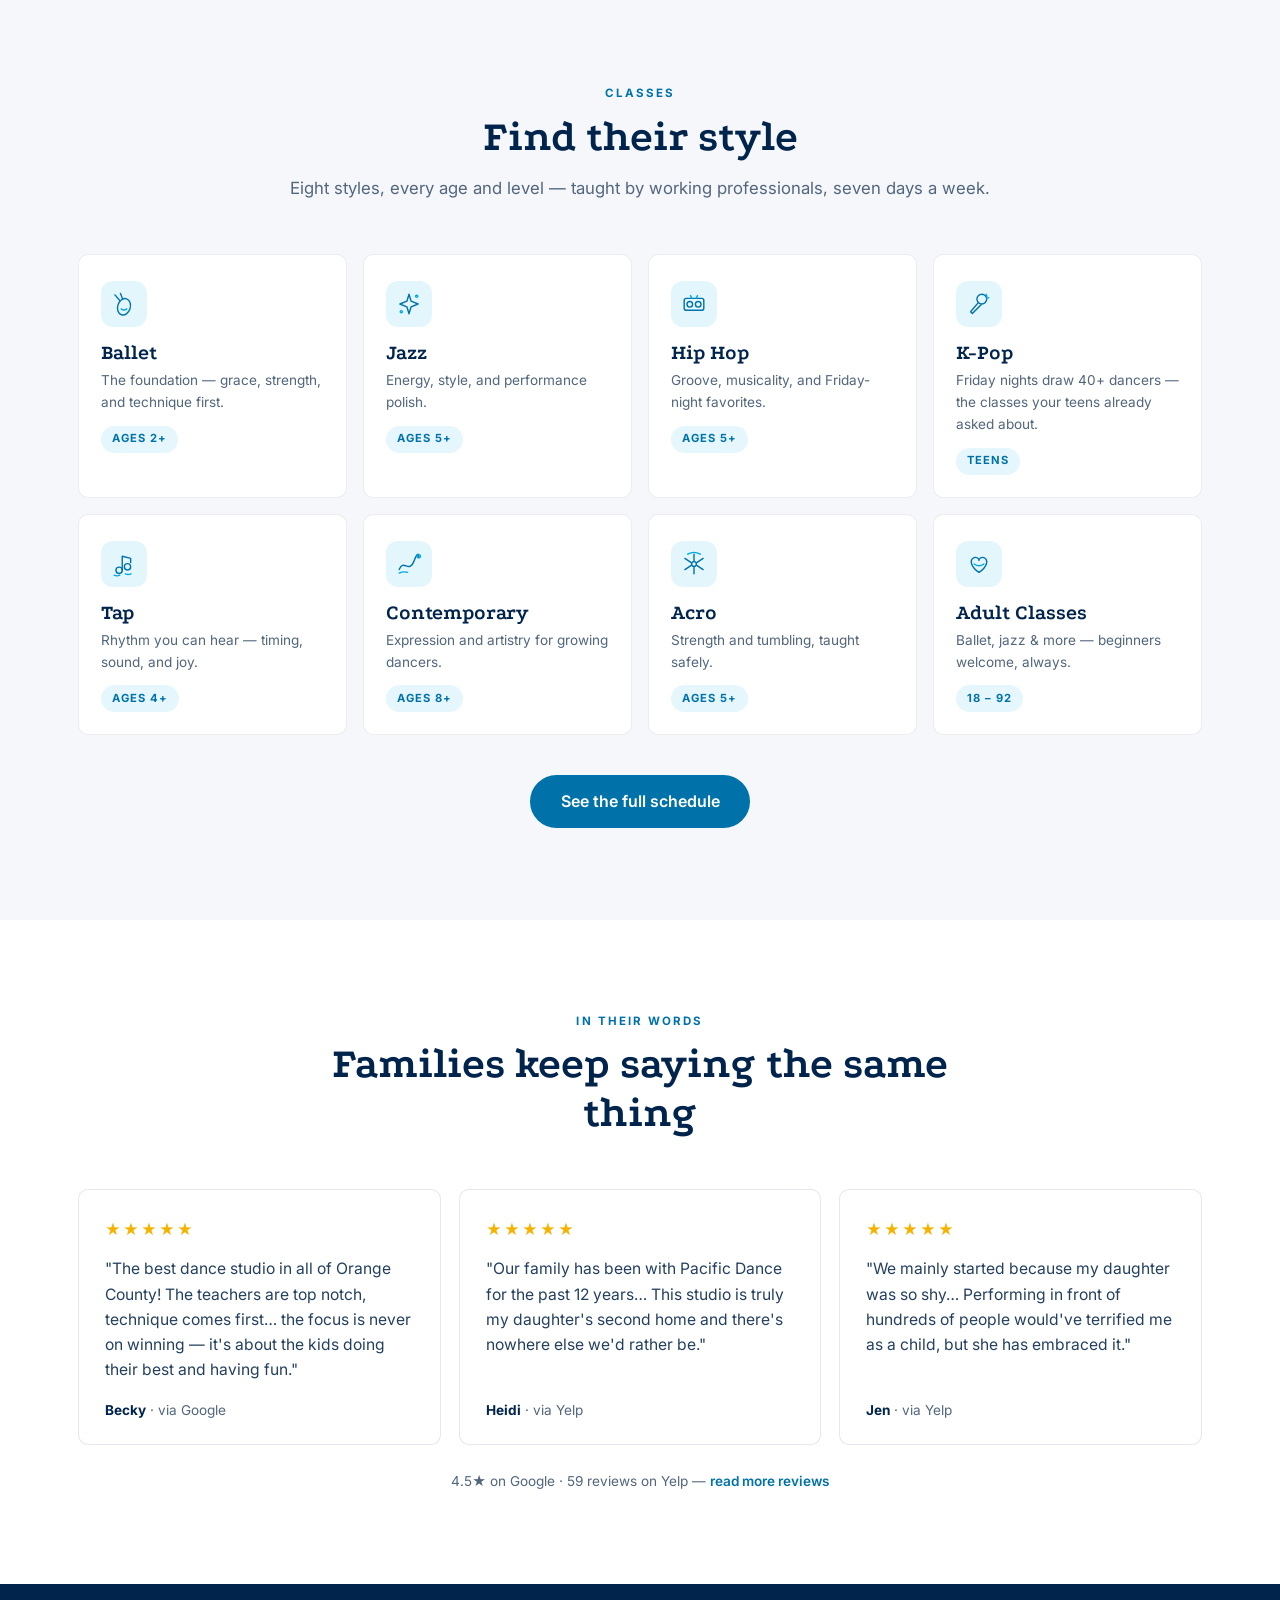
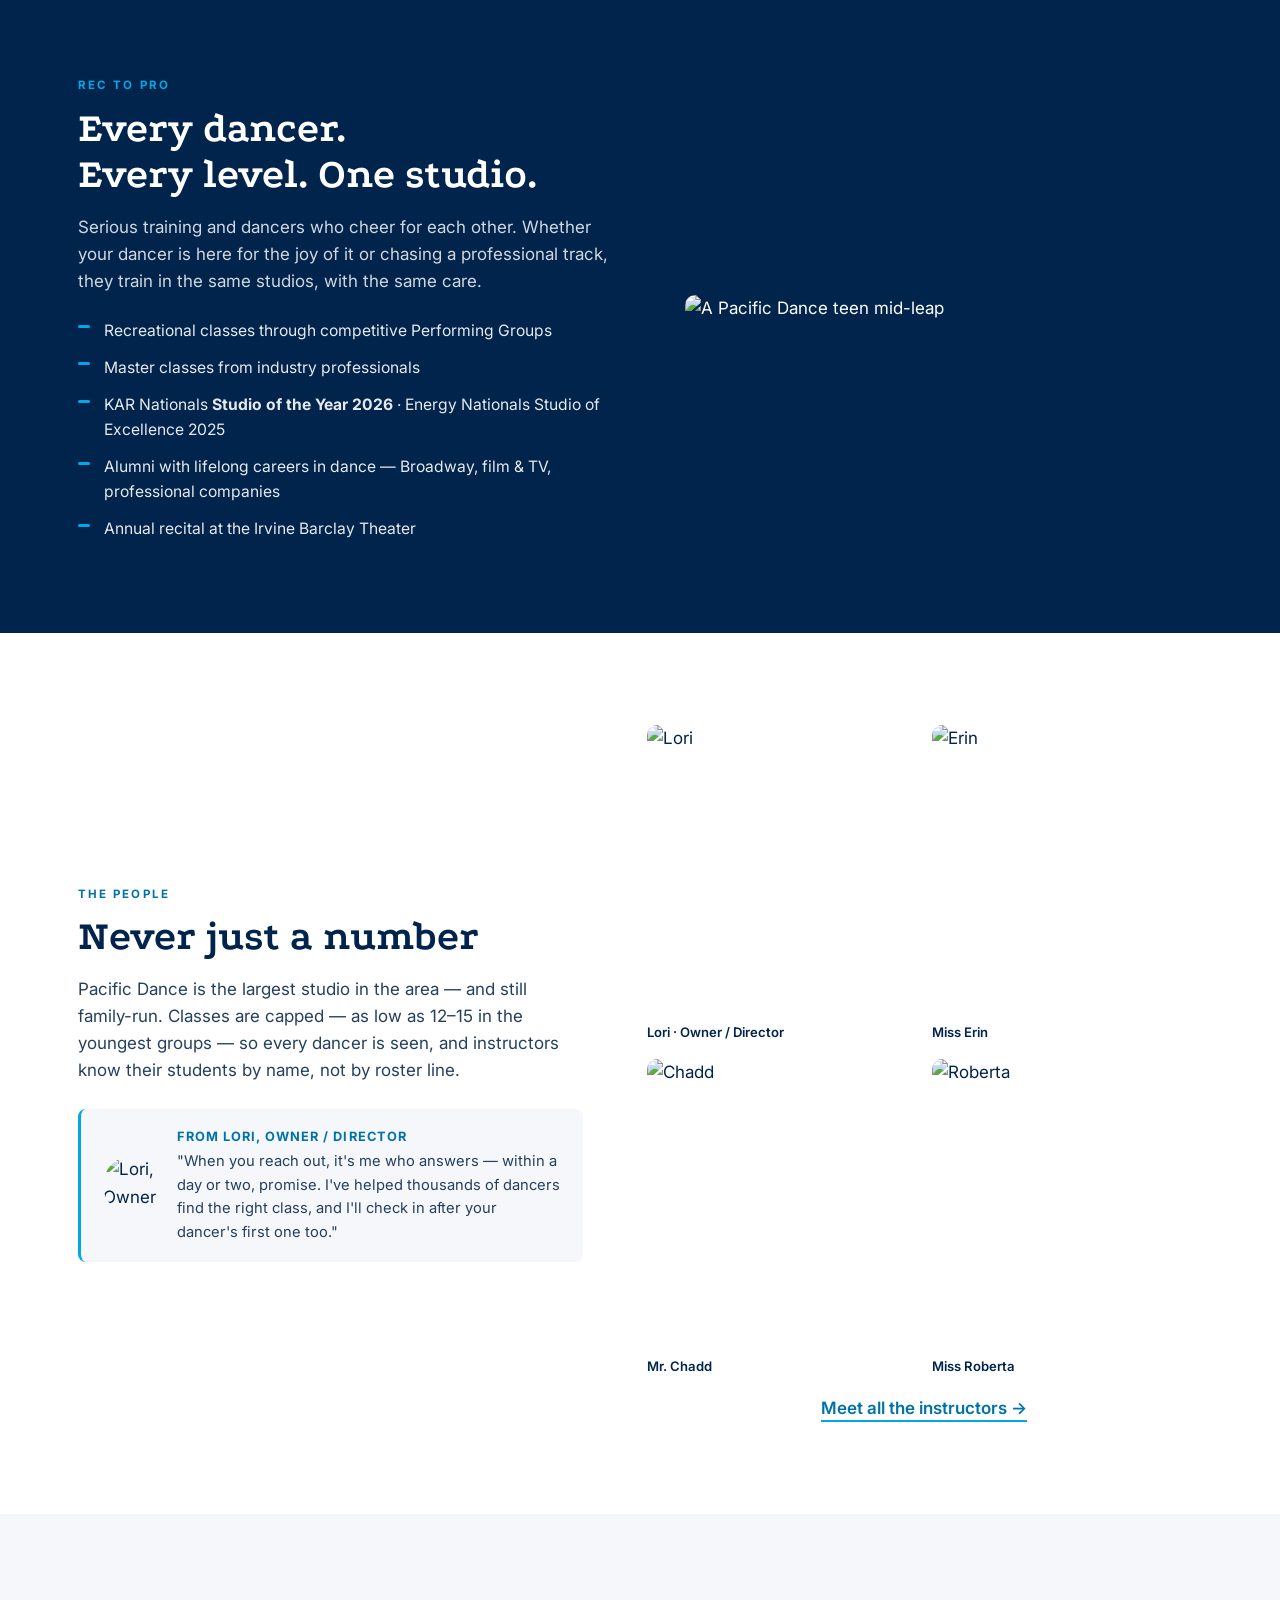
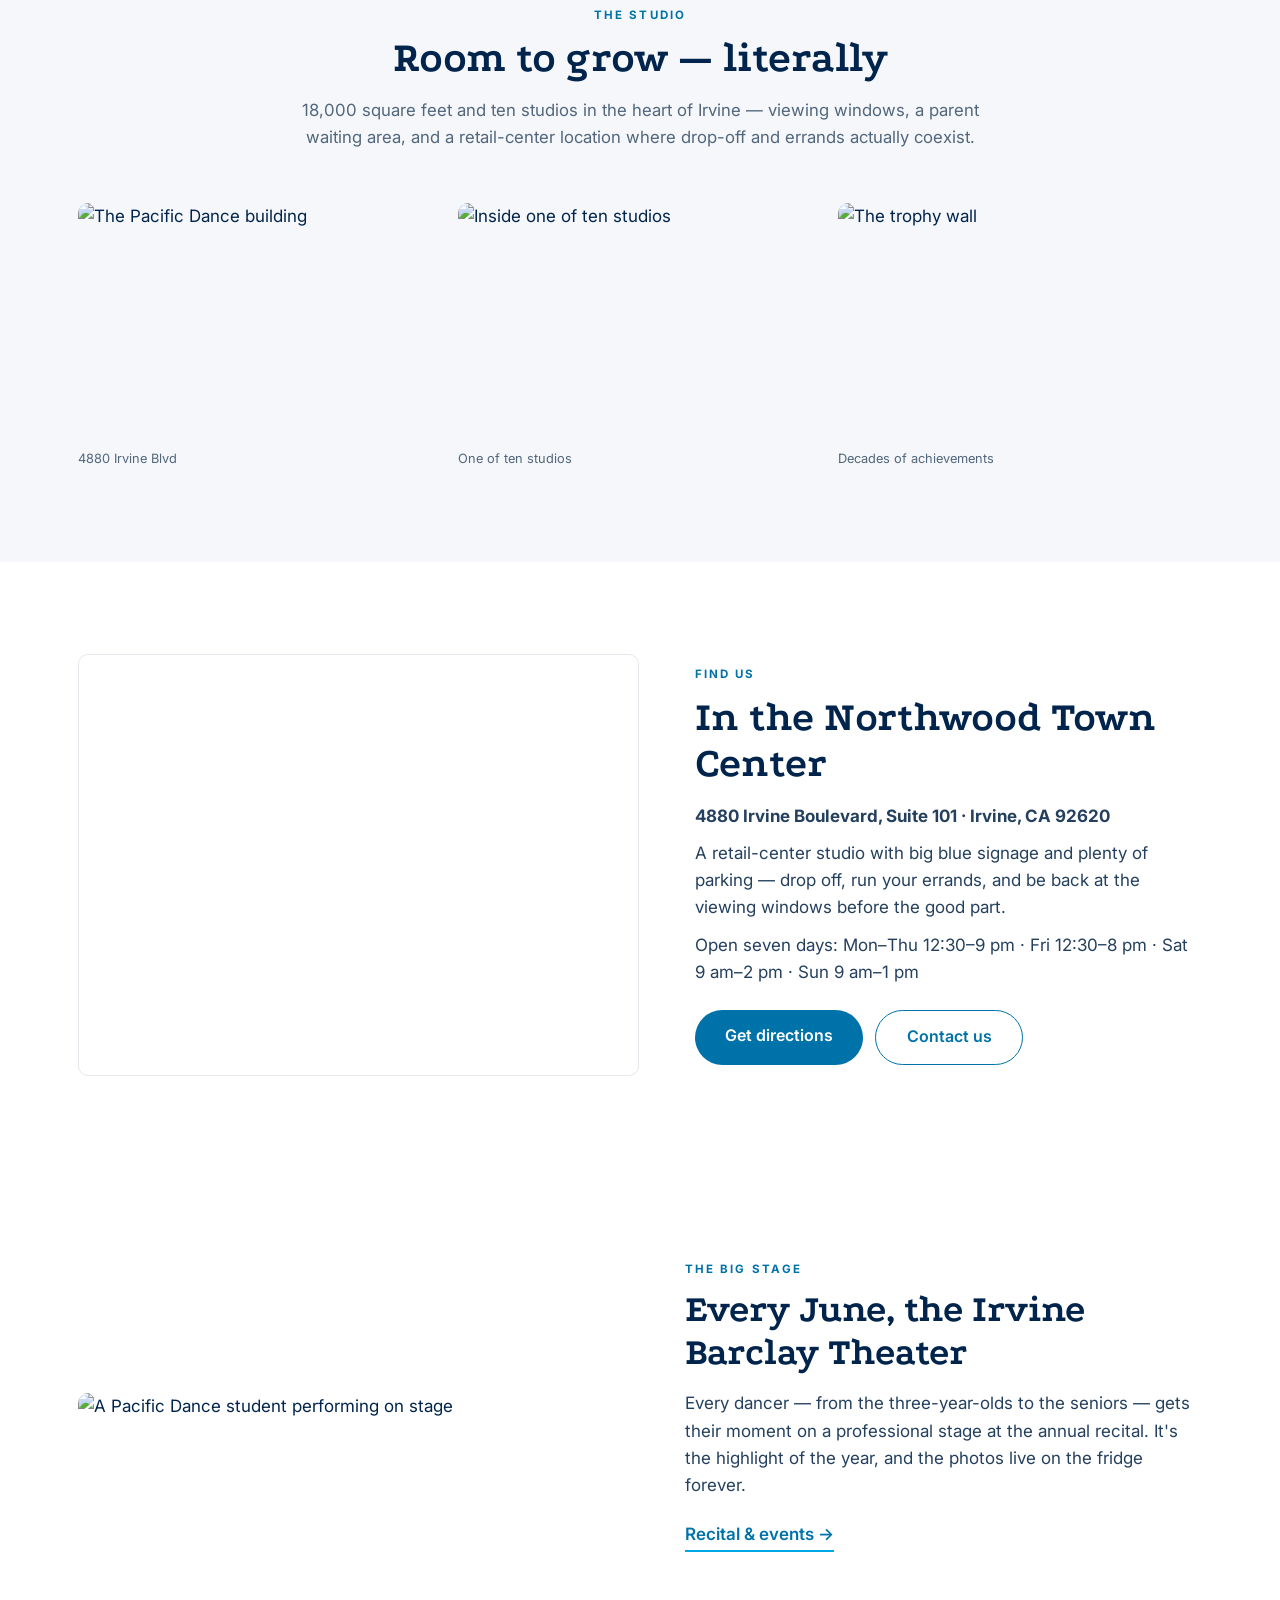
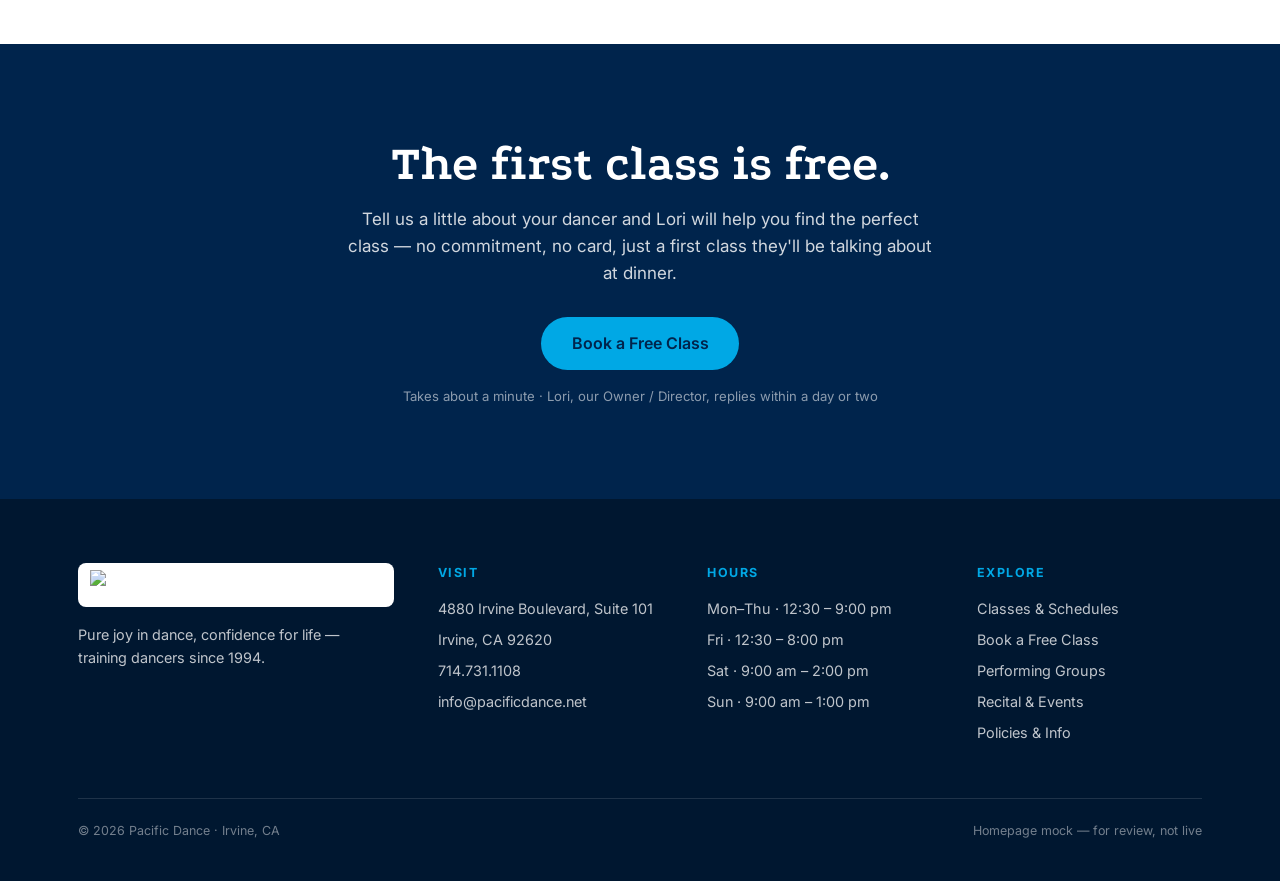
==== commit a1a3467e: "Site v2: implement client feedback round 1 (Tim/Ian notes, Jul 17) Homepage: bigger logo, brighter/m" ====
--- a/site/index.html
+++ b/site/index.html
@@ -14,7 +14,7 @@
 
 
 <!-- ============================ HEADER ============================ -->
-<div class="annbar">Fall enrollment is open — the first class is free. <a href="enroll.html">Book now →</a></div>
+<div class="annbar">Enrollment is open — the first class is free. <a href="enroll.html">Book now →</a></div>
 <header>
   <div class="wrap nav">
     <a class="logo" href="index.html"><img src="../assets/img/pd-logo.jpg" alt="Pacific Dance"></a>
@@ -53,7 +53,7 @@
     <div class="t"><b>1994</b><span>training dancers since</span></div>
     <div class="t"><b>Studio of the Year</b><span>KAR Nationals 2026</span></div>
     <div class="t"><b>10 studios</b><span>18,000 square feet</span></div>
-    <div class="t"><b>7 days</b><span>of classes, every week</span></div>
+    <div class="t"><b>7 days</b><span>classes weekly</span></div>
     <div class="t"><b>2–92</b><span>ages, every level</span></div>
   </div>
 </div>
@@ -66,7 +66,7 @@
       <div class="eyebrow">Why Pacific Dance</div>
       <h2>Pure joy in dance.<br>Confidence for life.</h2>
       <p>Kids don't just take classes here — they fall in love with dance, find their people, and grow into confident, capable young adults. Families call Pacific Dance their second home, and it shows: parents catch up in the waiting area while kids do homework between classes.</p>
-      <p>Every ability level and interest is welcome — from a first Mommy &amp; Me class to adults who never stopped dancing.</p>
+      <p>Every ability level and interest is welcome — from Mommy &amp; Me to pre-professionals, and adults who never stopped dancing.</p>
       <a class="link" href="about.html">Meet the family behind the studio →</a>
     </div>
   </div>
@@ -81,14 +81,14 @@
       <p>Eight styles, every age and level — taught by working professionals, seven days a week.</p>
     </div>
     <div class="stygrid">
-      <a class="sty" href="#"><span class="ico"><svg viewBox="0 0 40 40" fill="none" stroke="#0072AA" stroke-width="2" stroke-linecap="round" stroke-linejoin="round"><ellipse cx="20" cy="24" rx="9" ry="12" transform="rotate(18 20 24)"/><path d="M14 15 L7 7 M18 13 L15 5"/><path d="M16 27 q4 3 8 0" stroke="#00A8E5"/></svg></span><h3>Ballet</h3><p>The foundation — grace, strength, and technique first.</p><span class="age">Ages 2+</span></a>
-      <a class="sty" href="#"><span class="ico"><svg viewBox="0 0 40 40" fill="none" stroke="#0072AA" stroke-width="2" stroke-linecap="round" stroke-linejoin="round"><path d="M20 6 L23 16 L33 20 L23 24 L20 34 L17 24 L7 20 L17 16 Z"/><circle cx="31" cy="9" r="1.6" stroke="#00A8E5"/><circle cx="9" cy="31" r="1.6" stroke="#00A8E5"/></svg></span><h3>Jazz</h3><p>Energy, style, and performance polish.</p><span class="age">Ages 5+</span></a>
-      <a class="sty" href="#"><span class="ico"><svg viewBox="0 0 40 40" fill="none" stroke="#0072AA" stroke-width="2" stroke-linecap="round" stroke-linejoin="round"><rect x="6" y="12" width="28" height="17" rx="3"/><circle cx="14" cy="20.5" r="4"/><circle cx="26" cy="20.5" r="4"/><path d="M15 8 l2 4 M25 8 l-2 4" stroke="#00A8E5"/></svg></span><h3>Hip Hop</h3><p>Groove, musicality, and Friday-night favorites.</p><span class="age">Ages 5+</span></a>
-      <a class="sty" href="classes.html"><span class="ico"><svg viewBox="0 0 40 40" fill="none" stroke="#0072AA" stroke-width="2" stroke-linecap="round" stroke-linejoin="round"><circle cx="24" cy="13" r="7"/><path d="M19 18 L8 31 l2.5 2.5 L23 21"/><path d="M30 6 l1.5 3 M34 11 l-3 1" stroke="#00A8E5"/></svg></span><h3>K-Pop</h3><p>Friday nights draw 40+ dancers — the classes your teens already asked about.</p><span class="age">Teens</span></a>
-      <a class="sty" href="#"><span class="ico"><svg viewBox="0 0 40 40" fill="none" stroke="#0072AA" stroke-width="2" stroke-linecap="round" stroke-linejoin="round"><circle cx="13" cy="29" r="4.5"/><path d="M17.5 29 V9 l12 3 v6"/><circle cx="25" cy="24" r="4.5"/><path d="M6 36 q4 2 8 0 M22 34 q4 2 8 0" stroke="#00A8E5"/></svg></span><h3>Tap</h3><p>Rhythm you can hear — timing, sound, and joy.</p><span class="age">Ages 4+</span></a>
-      <a class="sty" href="#"><span class="ico"><svg viewBox="0 0 40 40" fill="none" stroke="#0072AA" stroke-width="2" stroke-linecap="round" stroke-linejoin="round"><path d="M6 28 C12 12, 20 34, 27 16 S 34 10, 34 10"/><circle cx="34" cy="9" r="2.4" stroke="#00A8E5"/><path d="M6 33 q6 -3 12 -1" stroke="#00A8E5"/></svg></span><h3>Contemporary</h3><p>Expression and artistry for growing dancers.</p><span class="age">Ages 8+</span></a>
-      <a class="sty" href="#"><span class="ico"><svg viewBox="0 0 40 40" fill="none" stroke="#0072AA" stroke-width="2" stroke-linecap="round" stroke-linejoin="round"><circle cx="20" cy="20" r="3.4"/><path d="M20 16 L20 6 M20 24 L20 34 M16 18 L7 12 M24 18 L33 12 M16 22 L7 28 M24 22 L33 28" /><path d="M11 6 a18 18 0 0 1 18 0" stroke="#00A8E5"/></svg></span><h3>Acro</h3><p>Strength and tumbling, taught safely.</p><span class="age">Ages 5+</span></a>
-      <a class="sty" href="#"><span class="ico"><svg viewBox="0 0 40 40" fill="none" stroke="#0072AA" stroke-width="2" stroke-linecap="round" stroke-linejoin="round"><path d="M20 32 C 8 24, 6 14, 13 11 c 4-1.6 7 1.5 7 4 c 0-2.5 3-5.6 7-4 c 7 3 5 13 -7 21 Z"/><path d="M13 20 q7 5 14 0" stroke="#00A8E5"/></svg></span><h3>Adult Classes</h3><p>Ballet, jazz &amp; more — beginners welcome, always.</p><span class="age">18 – 92</span></a>
+      <a class="sty" href="classes.html#ballet"><span class="ico"><svg viewBox="0 0 40 40" fill="none" stroke="#0072AA" stroke-width="2" stroke-linecap="round" stroke-linejoin="round"><ellipse cx="20" cy="24" rx="9" ry="12" transform="rotate(18 20 24)"/><path d="M14 15 L7 7 M18 13 L15 5"/><path d="M16 27 q4 3 8 0" stroke="#00A8E5"/></svg></span><h3>Ballet</h3><p>The foundation — grace, strength, and technique first.</p><span class="age">Ages 2+</span></a>
+      <a class="sty" href="classes.html#jazz"><span class="ico"><svg viewBox="0 0 40 40" fill="none" stroke="#0072AA" stroke-width="2" stroke-linecap="round" stroke-linejoin="round"><path d="M20 6 L23 16 L33 20 L23 24 L20 34 L17 24 L7 20 L17 16 Z"/><circle cx="31" cy="9" r="1.6" stroke="#00A8E5"/><circle cx="9" cy="31" r="1.6" stroke="#00A8E5"/></svg></span><h3>Jazz</h3><p>Energy, style, and performance polish.</p><span class="age">Ages 5+</span></a>
+      <a class="sty" href="classes.html#hip-hop"><span class="ico"><svg viewBox="0 0 40 40" fill="none" stroke="#0072AA" stroke-width="2" stroke-linecap="round" stroke-linejoin="round"><rect x="6" y="12" width="28" height="17" rx="3"/><circle cx="14" cy="20.5" r="4"/><circle cx="26" cy="20.5" r="4"/><path d="M15 8 l2 4 M25 8 l-2 4" stroke="#00A8E5"/></svg></span><h3>Hip Hop</h3><p>Groove, musicality, and Friday-night favorites.</p><span class="age">Ages 5+</span></a>
+      <a class="sty" href="classes.html#k-pop"><span class="ico"><svg viewBox="0 0 40 40" fill="none" stroke="#0072AA" stroke-width="2" stroke-linecap="round" stroke-linejoin="round"><circle cx="24" cy="13" r="7"/><path d="M19 18 L8 31 l2.5 2.5 L23 21"/><path d="M30 6 l1.5 3 M34 11 l-3 1" stroke="#00A8E5"/></svg></span><h3>K-Pop</h3><p>Friday nights draw 40+ dancers — the classes your teens already asked about.</p><span class="age">Teens</span></a>
+      <a class="sty" href="classes.html#tap"><span class="ico"><svg viewBox="0 0 40 40" fill="none" stroke="#0072AA" stroke-width="2" stroke-linecap="round" stroke-linejoin="round"><circle cx="13" cy="29" r="4.5"/><path d="M17.5 29 V9 l12 3 v6"/><circle cx="25" cy="24" r="4.5"/><path d="M6 36 q4 2 8 0 M22 34 q4 2 8 0" stroke="#00A8E5"/></svg></span><h3>Tap</h3><p>Rhythm you can hear — timing, sound, and joy.</p><span class="age">Ages 4+</span></a>
+      <a class="sty" href="classes.html#contemporary"><span class="ico"><svg viewBox="0 0 40 40" fill="none" stroke="#0072AA" stroke-width="2" stroke-linecap="round" stroke-linejoin="round"><path d="M6 28 C12 12, 20 34, 27 16 S 34 10, 34 10"/><circle cx="34" cy="9" r="2.4" stroke="#00A8E5"/><path d="M6 33 q6 -3 12 -1" stroke="#00A8E5"/></svg></span><h3>Contemporary</h3><p>Expression and artistry for growing dancers.</p><span class="age">Ages 8+</span></a>
+      <a class="sty" href="classes.html#acro"><span class="ico"><svg viewBox="0 0 40 40" fill="none" stroke="#0072AA" stroke-width="2" stroke-linecap="round" stroke-linejoin="round"><circle cx="20" cy="20" r="3.4"/><path d="M20 16 L20 6 M20 24 L20 34 M16 18 L7 12 M24 18 L33 12 M16 22 L7 28 M24 22 L33 28" /><path d="M11 6 a18 18 0 0 1 18 0" stroke="#00A8E5"/></svg></span><h3>Acro</h3><p>Strength and tumbling, taught safely.</p><span class="age">Ages 5+</span></a>
+      <a class="sty" href="classes.html#adult"><span class="ico"><svg viewBox="0 0 40 40" fill="none" stroke="#0072AA" stroke-width="2" stroke-linecap="round" stroke-linejoin="round"><path d="M20 32 C 8 24, 6 14, 13 11 c 4-1.6 7 1.5 7 4 c 0-2.5 3-5.6 7-4 c 7 3 5 13 -7 21 Z"/><path d="M13 20 q7 5 14 0" stroke="#00A8E5"/></svg></span><h3>Adult Classes</h3><p>Ballet, jazz &amp; more — beginners welcome, always.</p><span class="age">18 – 92</span></a>
     </div>
     <div class="allcta"><a class="btn btn-primary" href="classes.html">See the full schedule</a></div>
   </div>
@@ -128,15 +128,14 @@
     <div>
       <div class="eyebrow">Rec to pro</div>
       <h2>Every dancer.<br>Every level. One studio.</h2>
-      <p>Serious training, from teammates who cheer for each other. Whether your dancer is here for the joy of it or chasing a professional track, they train in the same studios, with the same care.</p>
+      <p>Serious training and dancers who cheer for each other. Whether your dancer is here for the joy of it or chasing a professional track, they train in the same studios, with the same care.</p>
       <ul>
-        <li>Recreational classes through competitive Performing Groups &amp; PD Elite</li>
+        <li>Recreational classes through competitive Performing Groups</li>
         <li>Master classes from industry professionals</li>
         <li>KAR Nationals <b>Studio of the Year 2026</b> · Energy Nationals Studio of Excellence 2025</li>
         <li>Alumni with lifelong careers in dance — Broadway, film &amp; TV, professional companies</li>
         <li>Annual recital at the Irvine Barclay Theater</li>
       </ul>
-      <a class="btn btn-white" href="performing-groups.html">Explore Performing Groups</a>
     </div>
     <img src="../assets/img/leap-denim.jpg" alt="A Pacific Dance teen mid-leap">
   </div>
@@ -150,13 +149,13 @@
       <h2>Never just a number</h2>
       <p>Pacific Dance is the largest studio in the area — and still family-run. Classes are capped — as low as 12–15 in the youngest groups — so every dancer is seen, and instructors know their students by name, not by roster line.</p>
       <div class="lori-note">
-        <img src="../assets/img/instr-lori.jpg" alt="Lori, co-owner of Pacific Dance">
-        <p><b>From Lori, co-owner</b>"When you reach out, it's me who answers — within two days, promise. I've helped thousands of dancers find the right class, and I'll check in after your dancer's first one too."</p>
+        <img src="../assets/img/instr-lori.jpg" alt="Lori, Owner / Director of Pacific Dance">
+        <p><b>From Lori, Owner / Director</b>"When you reach out, it's me who answers — within a day or two, promise. I've helped thousands of dancers find the right class, and I'll check in after your dancer's first one too."</p>
       </div>
     </div>
     <div>
       <div class="faces">
-        <div class="face"><img src="../assets/img/instr-lori.jpg" alt="Lori"><span>Lori · Co-owner &amp; Director</span></div>
+        <div class="face"><img src="../assets/img/instr-lori.jpg" alt="Lori"><span>Lori · Owner / Director</span></div>
         <div class="face"><img src="../assets/img/instr-erin.jpg" alt="Erin"><span>Miss Erin</span></div>
         <div class="face"><img src="../assets/img/instr-chadd.jpg" alt="Chadd"><span>Mr. Chadd</span></div>
         <div class="face"><img src="../assets/img/instr-roberta.jpg" alt="Roberta"><span>Miss Roberta</span></div>
@@ -177,7 +176,7 @@
     <div class="facgrid">
       <figure><img src="../assets/img/ba-ediface-after.jpg" alt="The Pacific Dance building"><figcaption>4880 Irvine Blvd</figcaption></figure>
       <figure><img src="../assets/img/ba-studio-after.jpg" alt="Inside one of ten studios"><figcaption>One of ten studios</figcaption></figure>
-      <figure><img src="../assets/img/ba-trophy-after.jpg" alt="The trophy wall"><figcaption>Four decades of hardware</figcaption></figure>
+      <figure><img src="../assets/img/ba-trophy-after.jpg" alt="The trophy wall"><figcaption>Decades of achievements</figcaption></figure>
     </div>
   </div>
 </section>
@@ -186,7 +185,7 @@
 <section class="block findus">
   <div class="wrap grid">
     <div class="mapwrap">
-      <iframe title="Map to Pacific Dance" src="https://www.google.com/maps?q=4880+Irvine+Blvd+Suite+101,+Irvine,+CA+92620&output=embed" width="100%" height="420" style="border:0; display:block"></iframe>
+      <iframe title="Map to Pacific Dance" src="https://www.google.com/maps?q=Pacific+Dance,+4880+Irvine+Blvd+%23101,+Irvine,+CA+92620&output=embed" width="100%" height="420" style="border:0; display:block"></iframe>
     </div>
     <div>
       <div class="eyebrow">Find us</div>
@@ -209,7 +208,7 @@
     <div>
       <div class="eyebrow">The big stage</div>
       <h2>Every June, the Irvine Barclay Theater</h2>
-      <p>Every dancer — from the two-year-olds to the seniors — gets their moment on a professional stage at the annual recital. It's the highlight of the year, and the photos live on the fridge forever.</p>
+      <p>Every dancer — from the three-year-olds to the seniors — gets their moment on a professional stage at the annual recital. It's the highlight of the year, and the photos live on the fridge forever.</p>
       <a class="link" href="recital.html">Recital &amp; events →</a>
     </div>
   </div>
@@ -220,8 +219,8 @@
   <div class="wrap">
     <h2>The first class is free.</h2>
     <p>Tell us a little about your dancer and Lori will help you find the perfect class — no commitment, no card, just a first class they'll be talking about at dinner.</p>
-    <a class="btn btn-primary" href="#" style="background:var(--sky); color:var(--navy)">Book a Free Class</a>
-    <small>Takes about a minute · Lori, our co-owner, replies within two days</small>
+    <a class="btn btn-primary" href="enroll.html" style="background:var(--sky); color:var(--navy)">Book a Free Class</a>
+    <small>Takes about a minute · Lori, our Owner / Director, replies within a day or two</small>
   </div>
 </section>
 
--- a/site/site.css
+++ b/site/site.css
@@ -41,7 +41,7 @@
 header { position: sticky; top: 0; z-index: 50; background: #fff;
   border-bottom: 1px solid rgba(0,36,76,.08); }
 .nav { display: flex; align-items: center; gap: 26px; height: 74px; }
-.nav .logo img { height: 40px; }
+.nav .logo img { height: 54px; }
 .nav ul { display: flex; flex-wrap: nowrap; gap: 22px; list-style: none; margin-left: auto; }
 .nav ul a { font-size: .92rem; font-weight: 500; color: var(--navy); white-space: nowrap; }
 .nav ul a:hover { color: var(--royal); }
@@ -49,9 +49,10 @@
 
 /* ============================ hero ============================ */
 .hero { position: relative; min-height: 88vh; display: grid; place-items: center; overflow: hidden; color: #fff; }
-.hero video { position: absolute; inset: 0; width: 100%; height: 100%; object-fit: cover; }
+.hero video { position: absolute; inset: 0; width: 100%; height: 100%; object-fit: cover;
+  filter: brightness(1.12) saturate(1.2); }
 .hero .overlay { position: absolute; inset: 0;
-  background: linear-gradient(180deg, rgba(0,17,37,.45) 0%, rgba(0,17,37,.55) 70%, rgba(0,17,37,.72) 100%); }
+  background: linear-gradient(180deg, rgba(0,17,37,.30) 0%, rgba(0,17,37,.40) 70%, rgba(0,17,37,.58) 100%); }
 .hero .inner { position: relative; text-align: center; padding: 120px 24px; max-width: 880px; }
 .hero h1 { font-size: clamp(2.6rem, 6vw, 4.3rem); text-shadow: 0 2px 24px rgba(0,17,37,.45); }
 .hero .sub { margin-top: 18px; font-size: clamp(1.1rem, 2.2vw, 1.45rem); font-weight: 500; color: rgba(255,255,255,.92); }
@@ -90,7 +91,7 @@
 .styles .allcta { text-align: center; margin-top: 40px; }
 
 /* ============================ reviews ============================ */
-.reviews .car { display: grid; grid-template-columns: repeat(3, 1fr); gap: 18px; }
+.car { display: grid; grid-template-columns: repeat(3, 1fr); gap: 18px; }
 .rev { background: #fff; border: 1px solid rgba(0,36,76,.1); border-radius: var(--radius);
   padding: 28px 26px 22px; display: flex; flex-direction: column; }
 .rev .stars { color: #F5B301; letter-spacing: 2px; font-size: .95rem; }
@@ -127,6 +128,7 @@
 /* ============================ facility strip ============================ */
 .facility { background: var(--mist); }
 .facgrid { display: grid; grid-template-columns: repeat(3, 1fr); gap: 16px; }
+.facgrid.cols2 { grid-template-columns: repeat(2, 1fr); }
 .facgrid figure { border-radius: 0; }
 .facgrid img { width: 100%; aspect-ratio: 16/10.5; object-fit: cover; border-radius: var(--radius); }
 .facgrid figcaption { color: var(--slate); font-size: .8rem; padding-top: 8px; }
@@ -161,8 +163,8 @@
   .nav ul { display: none; }
 }
 @media (max-width: 980px) {
-  .stygrid { grid-template-columns: repeat(2, 1fr); }
-  .reviews .car { grid-template-columns: 1fr; }
+  .stygrid { grid-template-columns: repeat(2, minmax(0, 1fr)); }
+  .car { grid-template-columns: 1fr; }
   .joy .grid, .every .grid, .people .grid, .recital .grid { grid-template-columns: 1fr; gap: 36px; }
   .facgrid { grid-template-columns: 1fr; }
   footer .cols { grid-template-columns: 1fr 1fr; }
@@ -260,6 +262,7 @@
 
 /* generic two-col content */
 .twocol { display: grid; grid-template-columns: 1fr 1fr; gap: 44px; align-items: start; }
+.threecol { display: grid; grid-template-columns: 1fr 1fr 1fr; gap: 24px; align-items: start; }
 .card-p { background: #fff; border: 1px solid rgba(0,36,76,.09); border-radius: var(--radius); padding: 26px; }
 .card-p h3 { font-size: 1.25rem; }
 .card-p p, .card-p li { font-size: .92rem; color: #24405e; }
@@ -272,6 +275,8 @@
 @media (max-width: 980px) {
   .biogrid { grid-template-columns: repeat(2, 1fr); }
   .twocol { grid-template-columns: 1fr; }
+  .threecol { grid-template-columns: 1fr; }
+  .facgrid.cols2 { grid-template-columns: 1fr; }
   .sched { display: block; overflow-x: auto; }
 }
 
@@ -322,3 +327,6 @@
 .lori-promise img { width: 54px; height: 54px; border-radius: 50%; object-fit: cover; object-position: 50% 25%; flex-shrink: 0; }
 .lori-promise p { margin: 0; font-size: .86rem; line-height: 1.5; color: #24405e; }
 .lori-promise b { color: var(--navy); }
+
+/* anchor targets clear the sticky header */
+.acc { scroll-margin-top: 96px; }
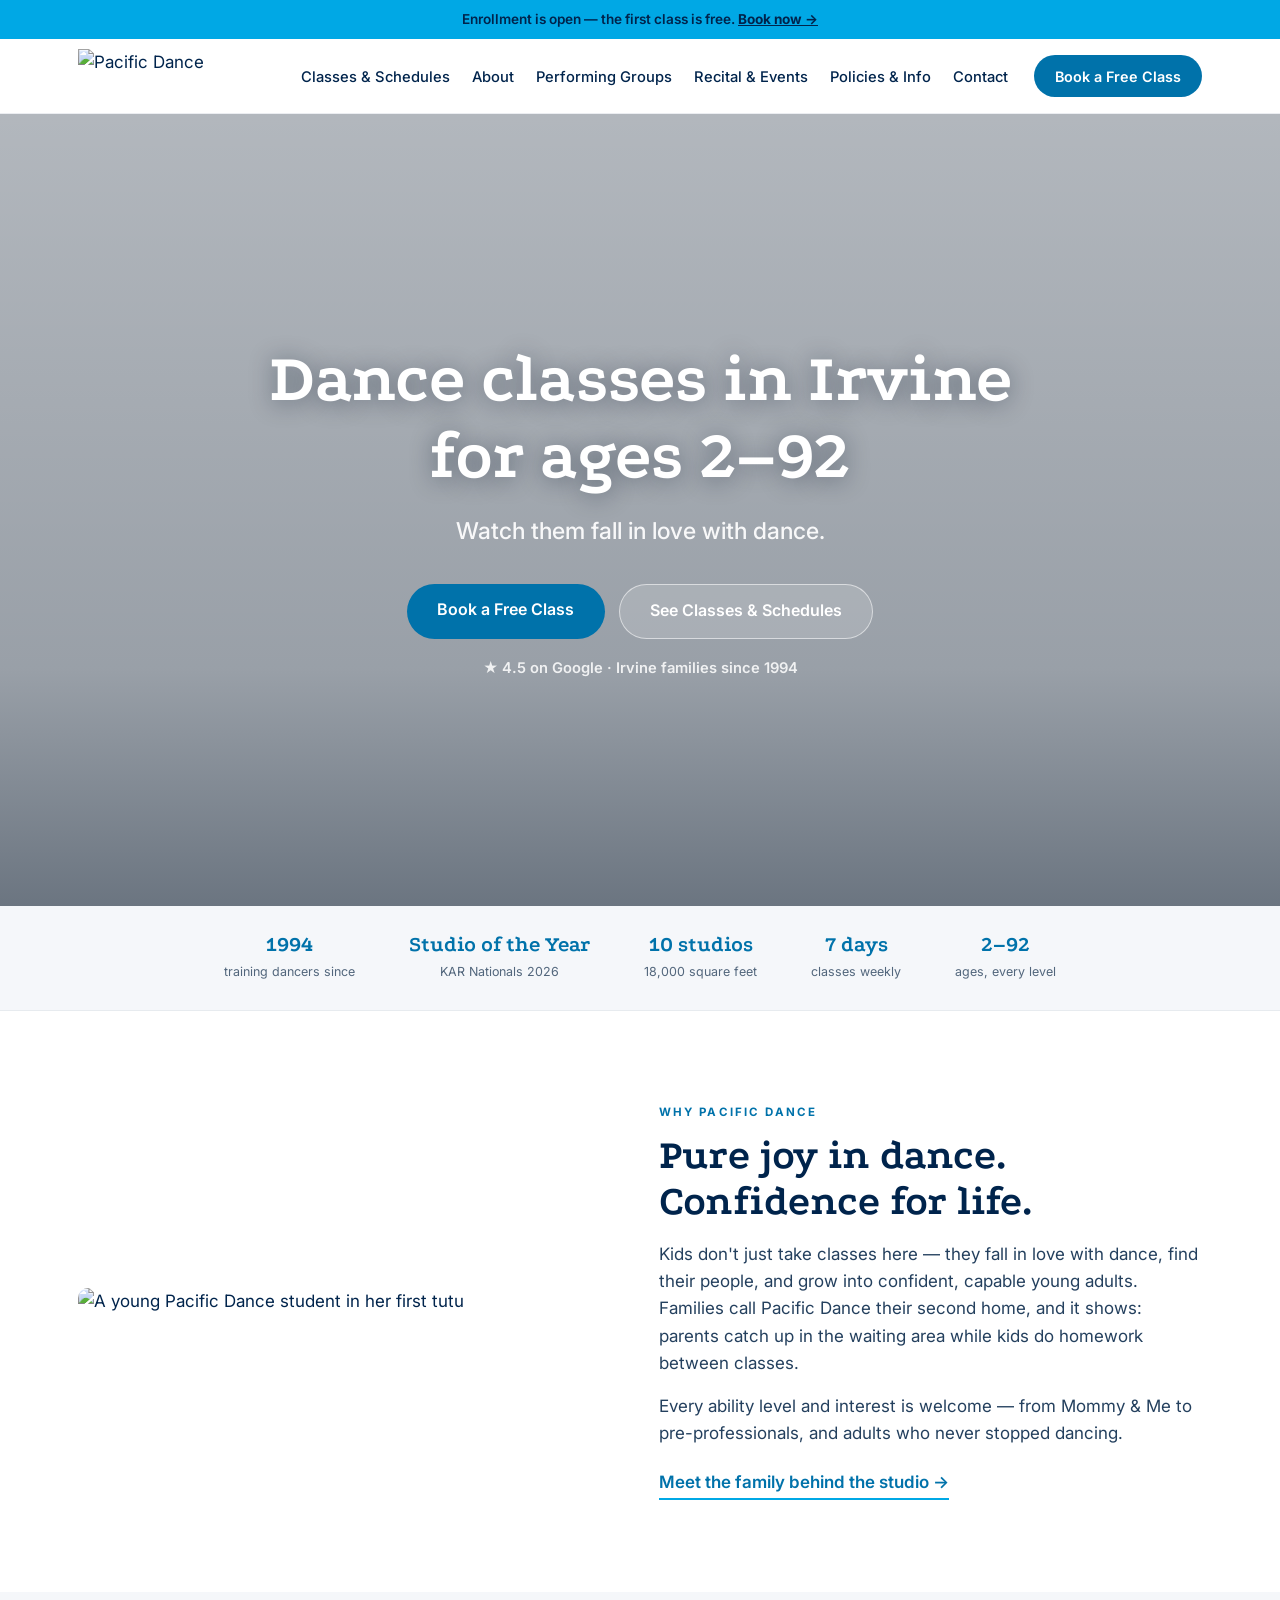
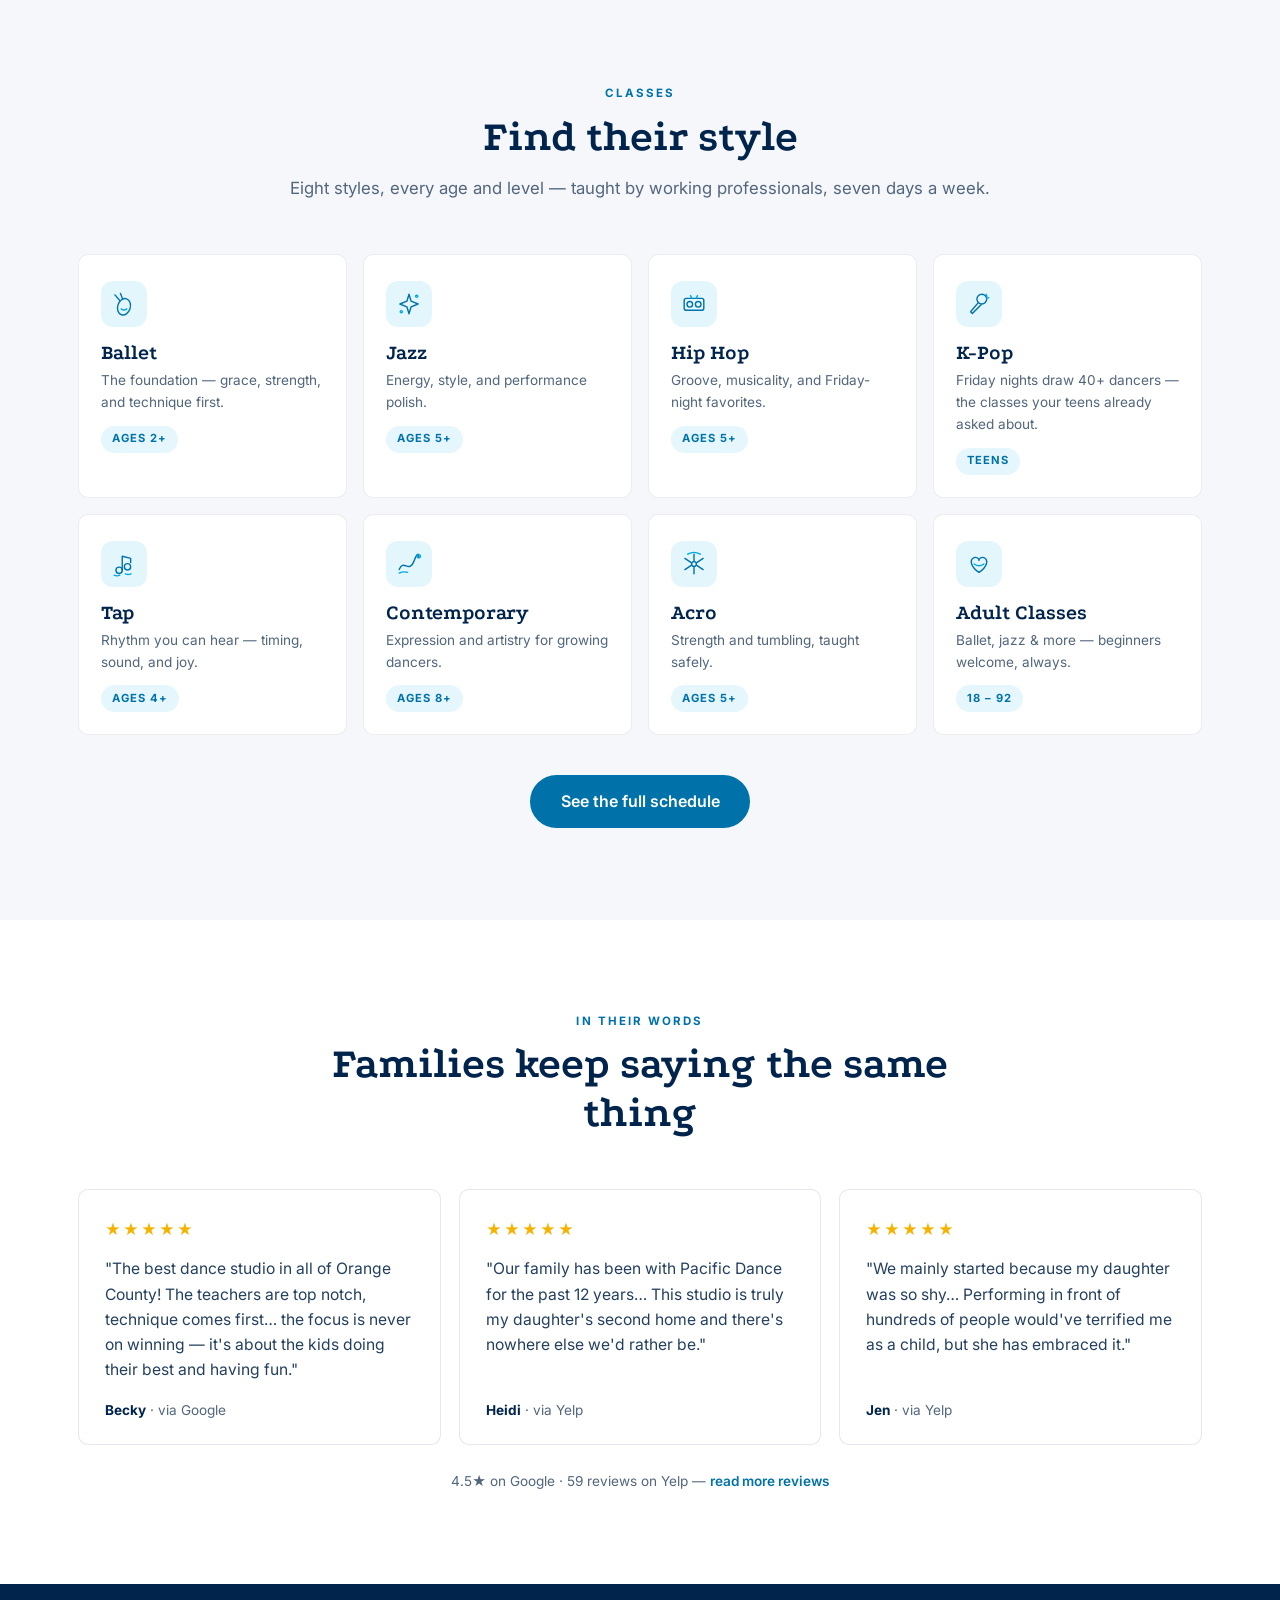
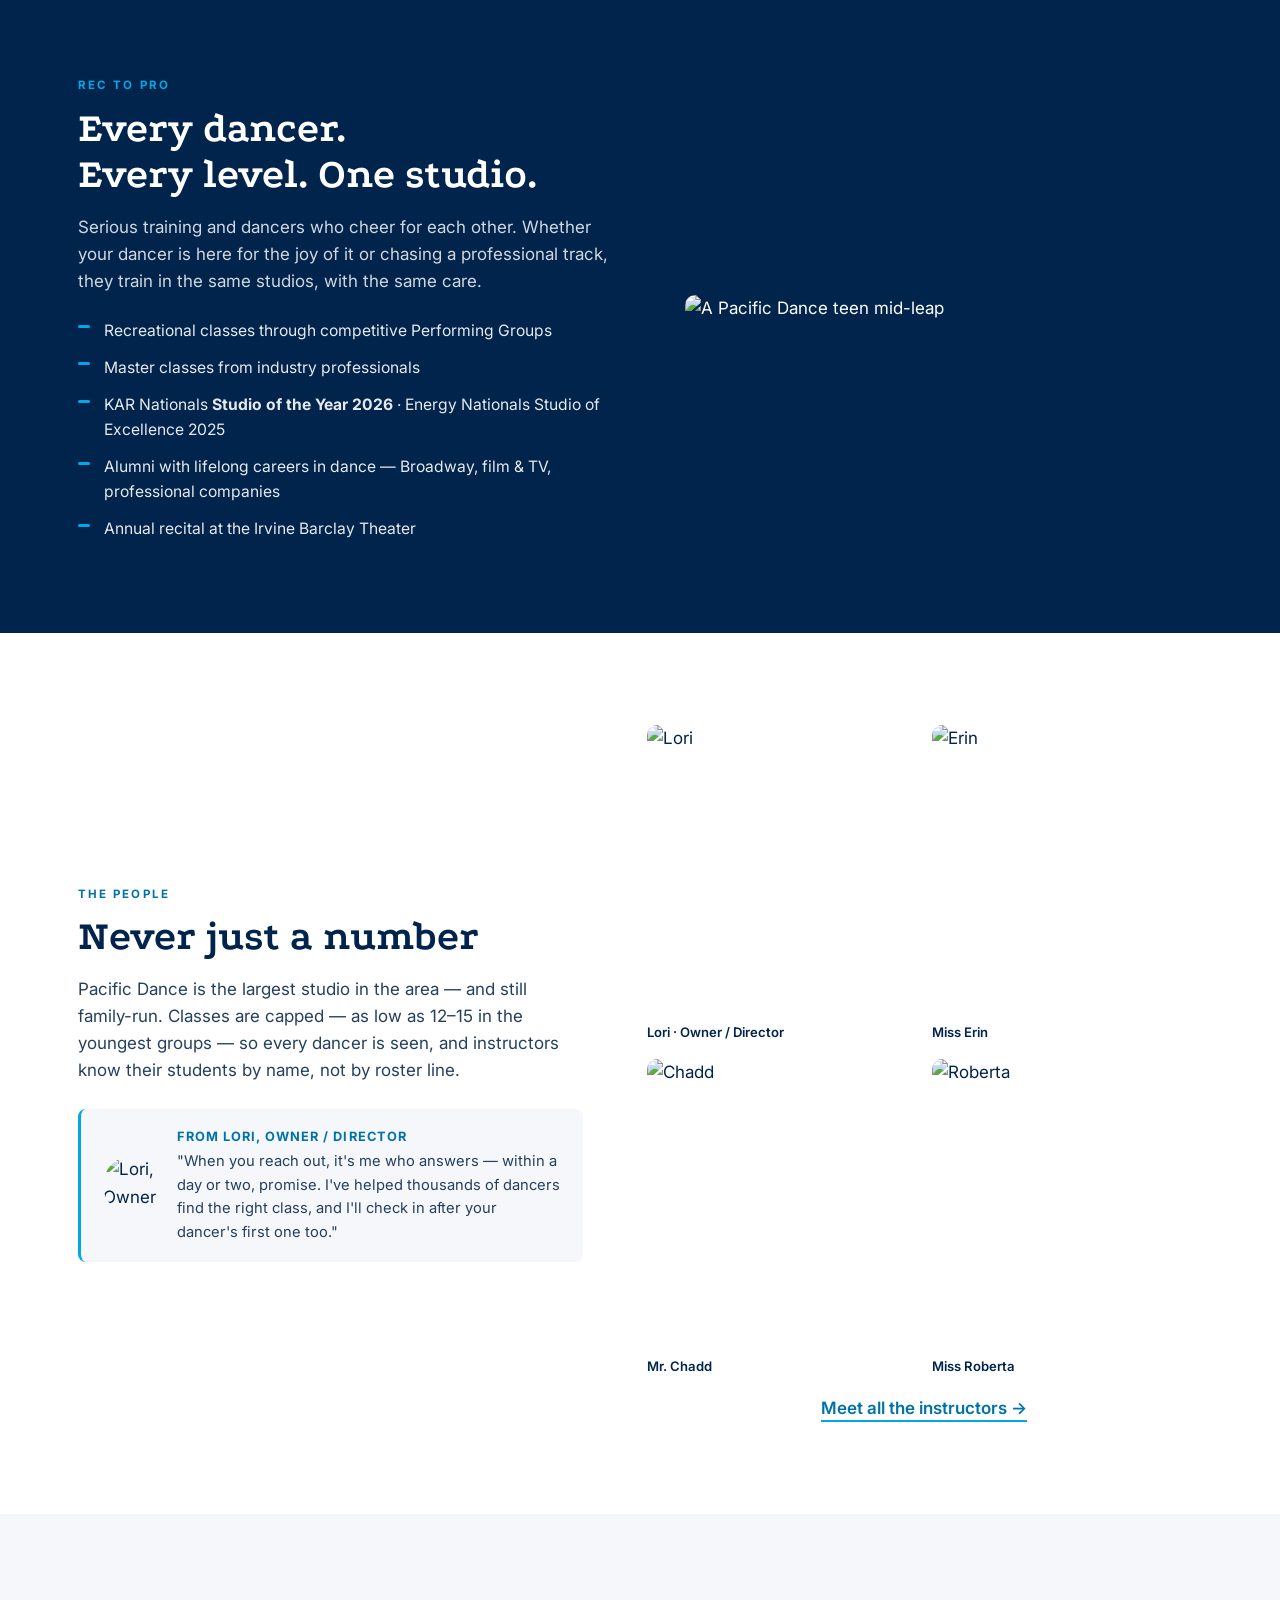
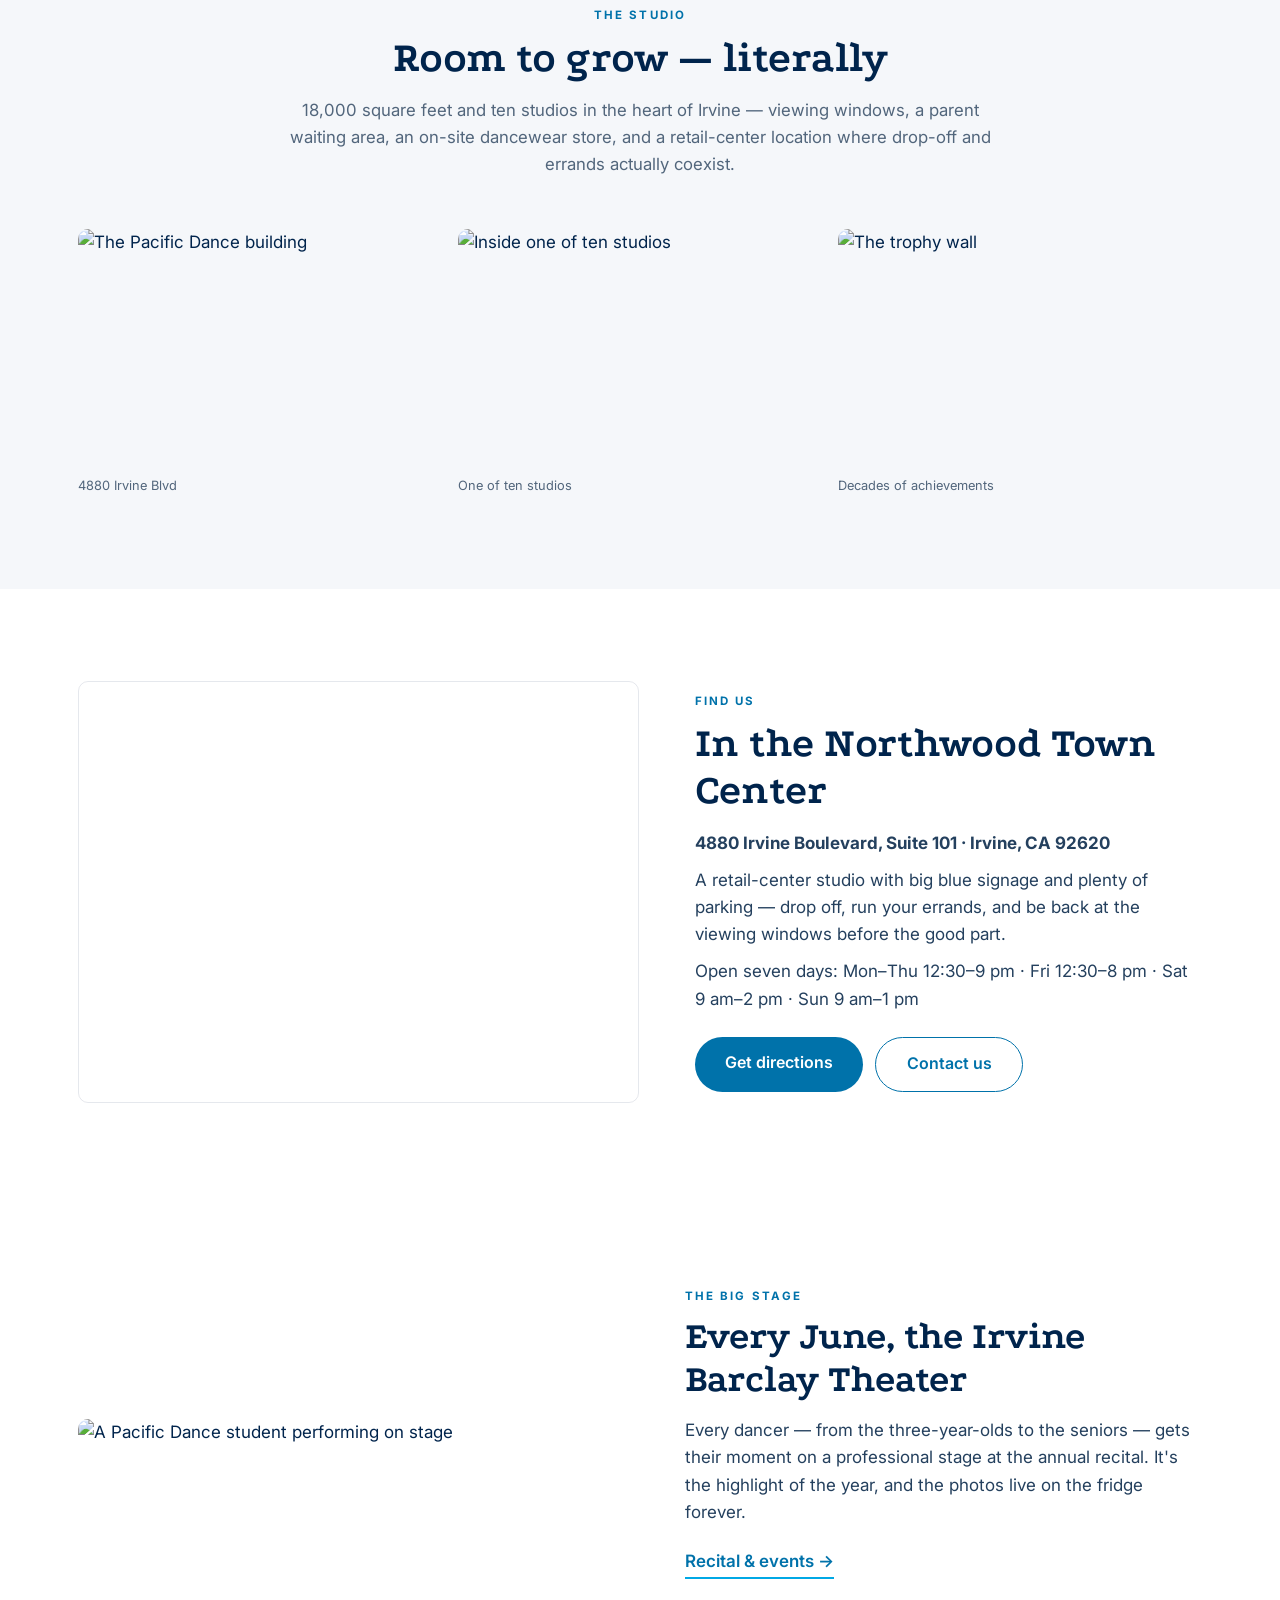
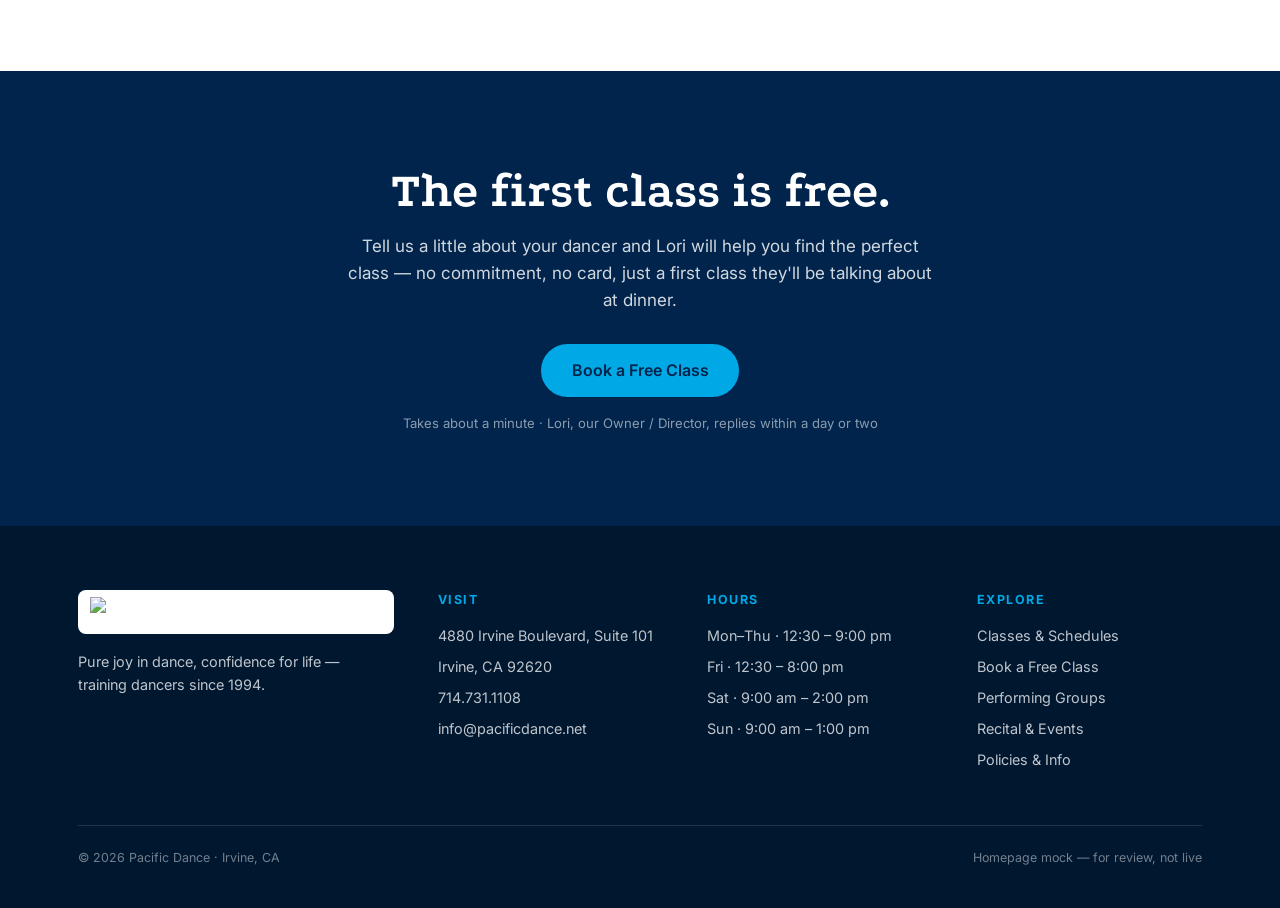
==== commit 3c56ee63: "Homepage facility: mention on-site Pacific Dancewear store (client note)" ====
--- a/site/index.html
+++ b/site/index.html
@@ -8,7 +8,7 @@
 <link rel="preconnect" href="https://fonts.googleapis.com">
 <link rel="preconnect" href="https://fonts.gstatic.com" crossorigin>
 <link href="https://fonts.googleapis.com/css2?family=Podkova:wght@400;500;600;700;800&family=Inter:ital,wght@0,400;0,500;0,600;0,700;1,400&display=swap" rel="stylesheet">
-<link rel="stylesheet" href="site.css?v=1">
+<link rel="stylesheet" href="site.css?v=6">
 </head>
 <body>
 
@@ -171,7 +171,7 @@
     <div class="head-c">
       <div class="eyebrow">The studio</div>
       <h2>Room to grow — literally</h2>
-      <p>18,000 square feet and ten studios in the heart of Irvine — viewing windows, a parent waiting area, and a retail-center location where drop-off and errands actually coexist.</p>
+      <p>18,000 square feet and ten studios in the heart of Irvine — viewing windows, a parent waiting area, an on-site dancewear store, and a retail-center location where drop-off and errands actually coexist.</p>
     </div>
     <div class="facgrid">
       <figure><img src="../assets/img/ba-ediface-after.jpg" alt="The Pacific Dance building"><figcaption>4880 Irvine Blvd</figcaption></figure>
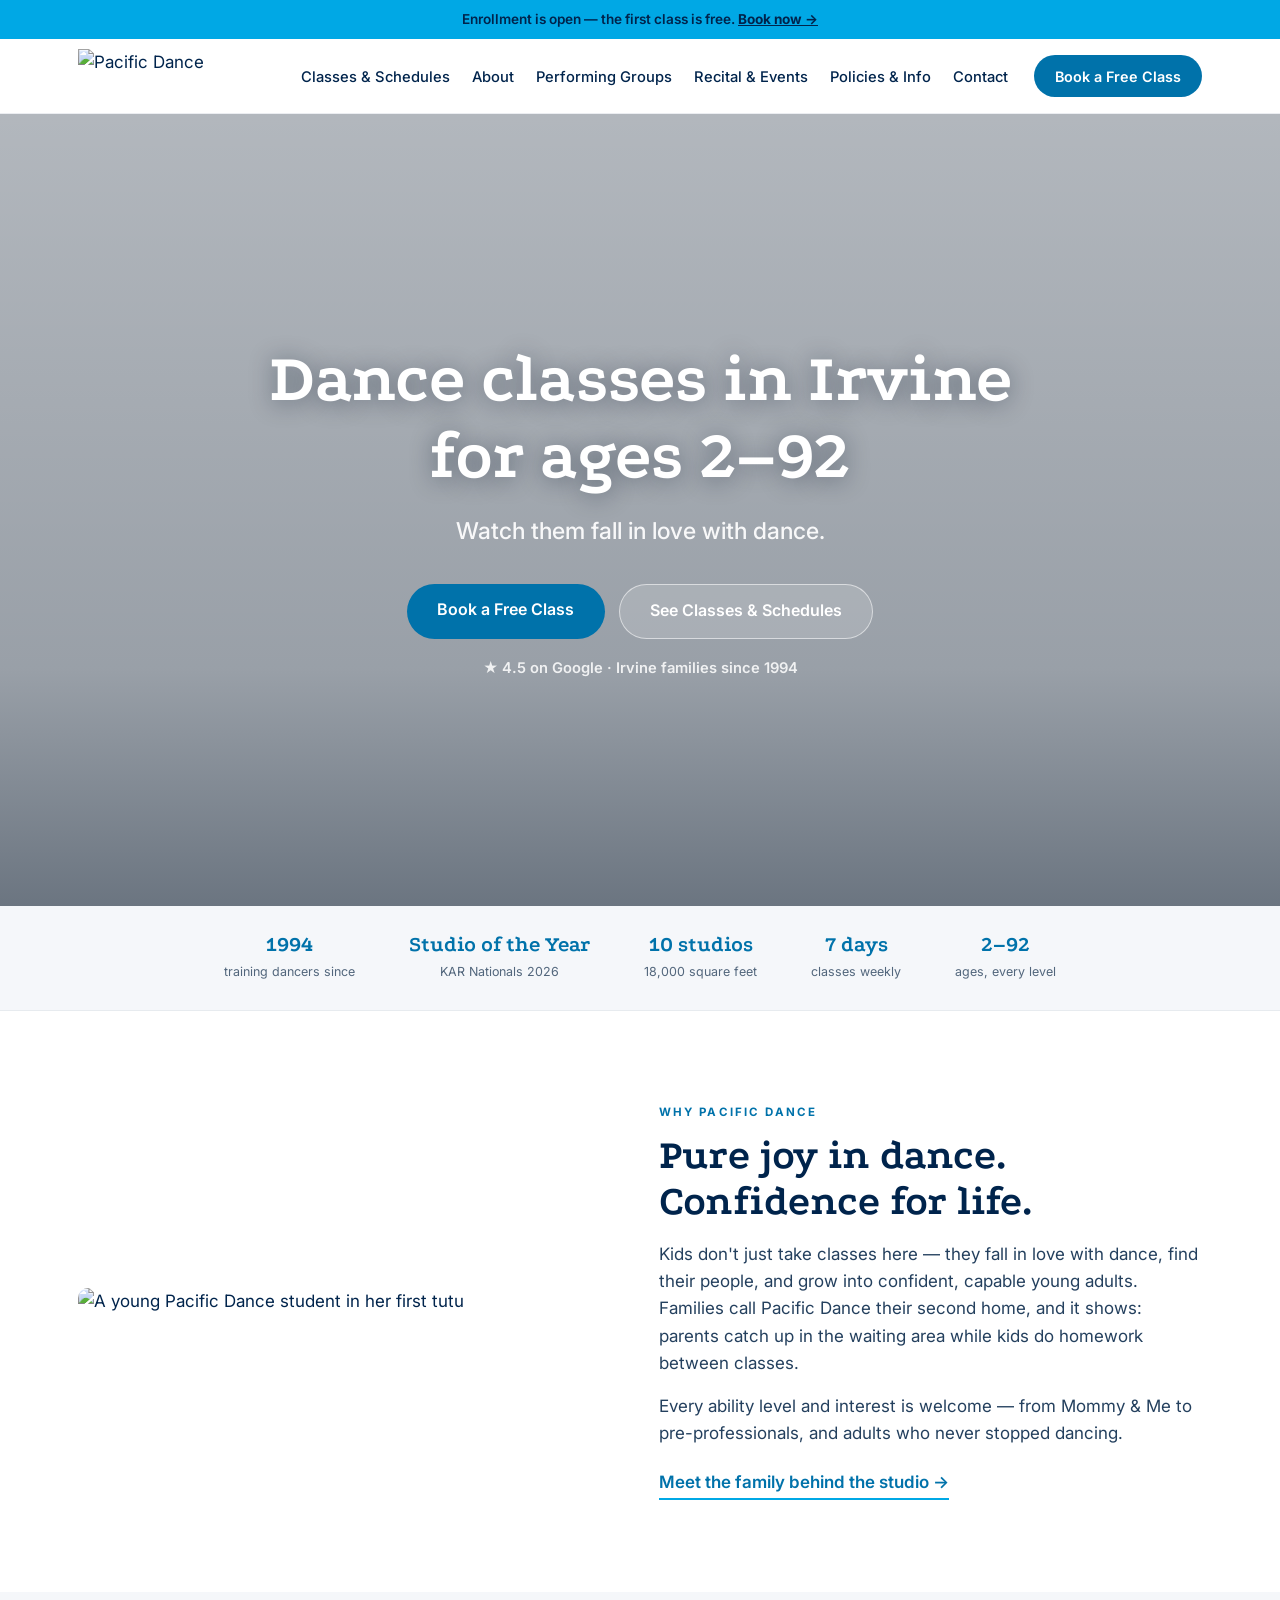
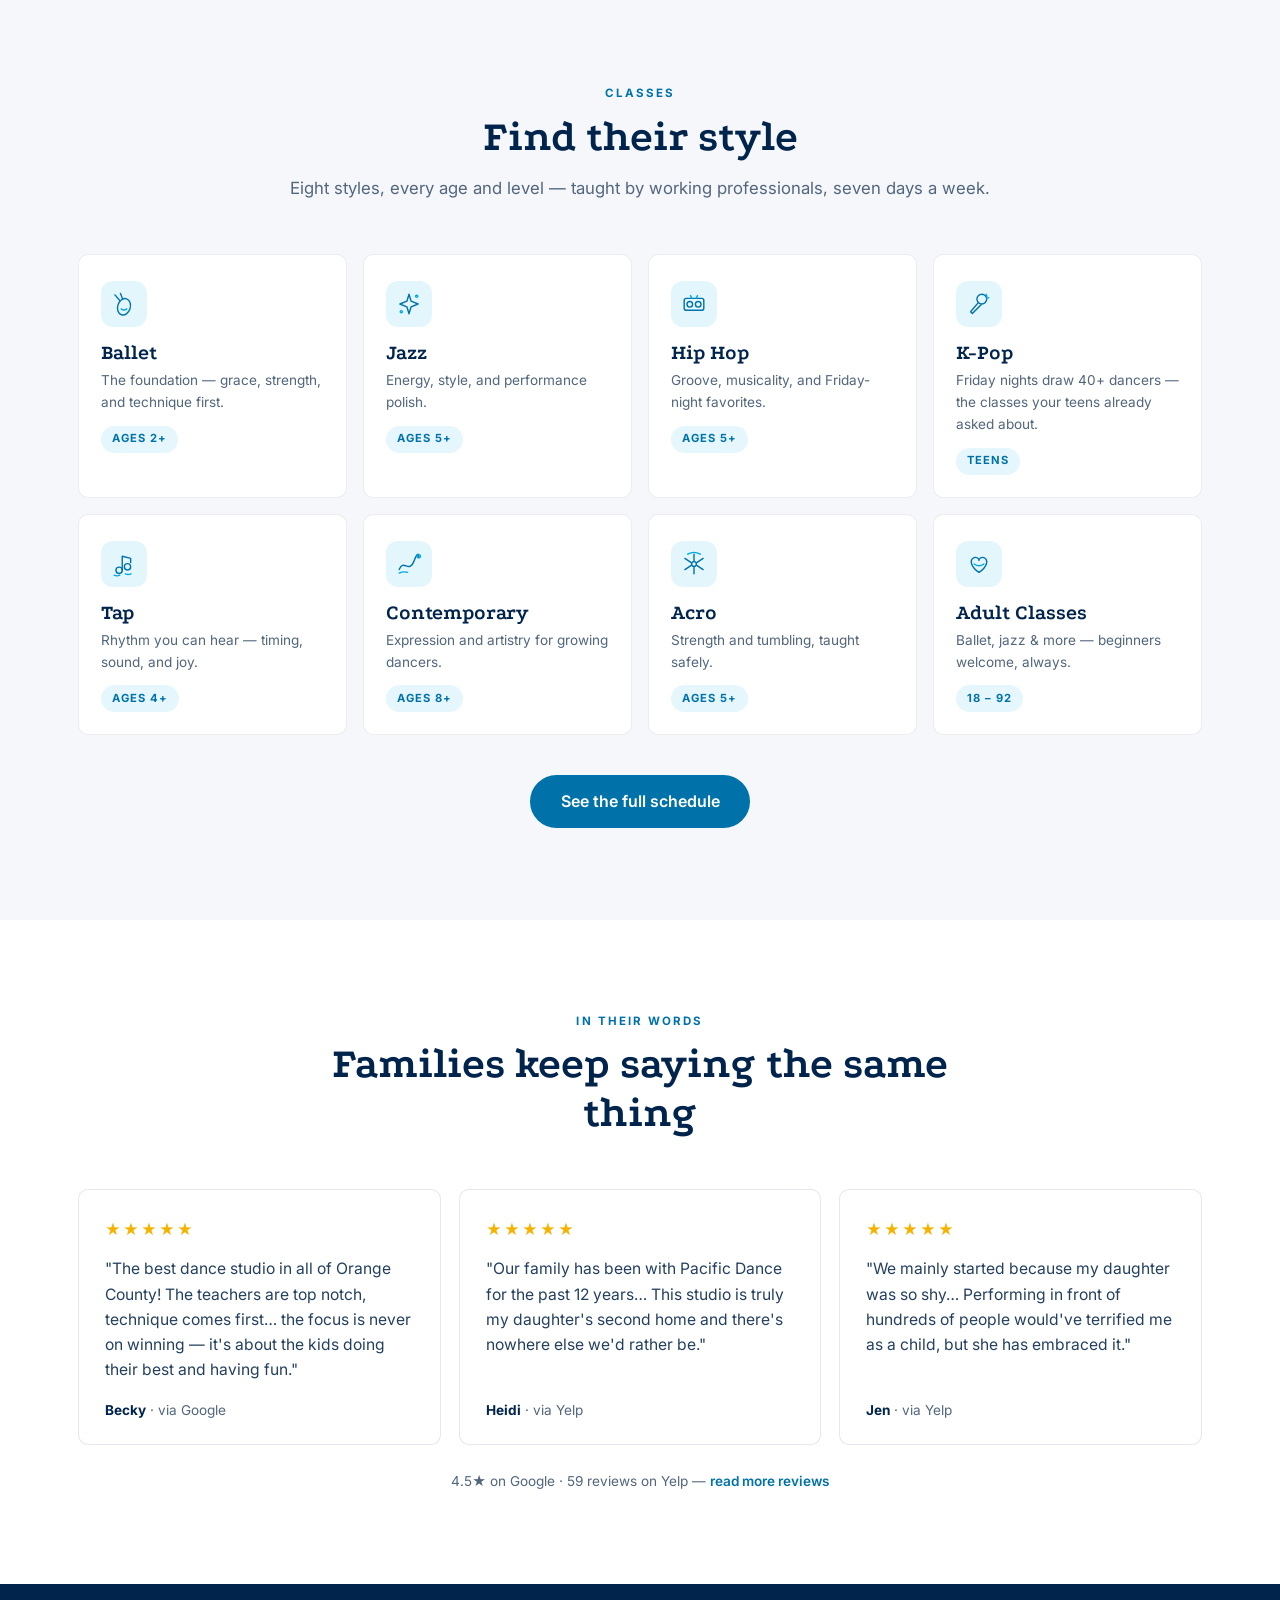
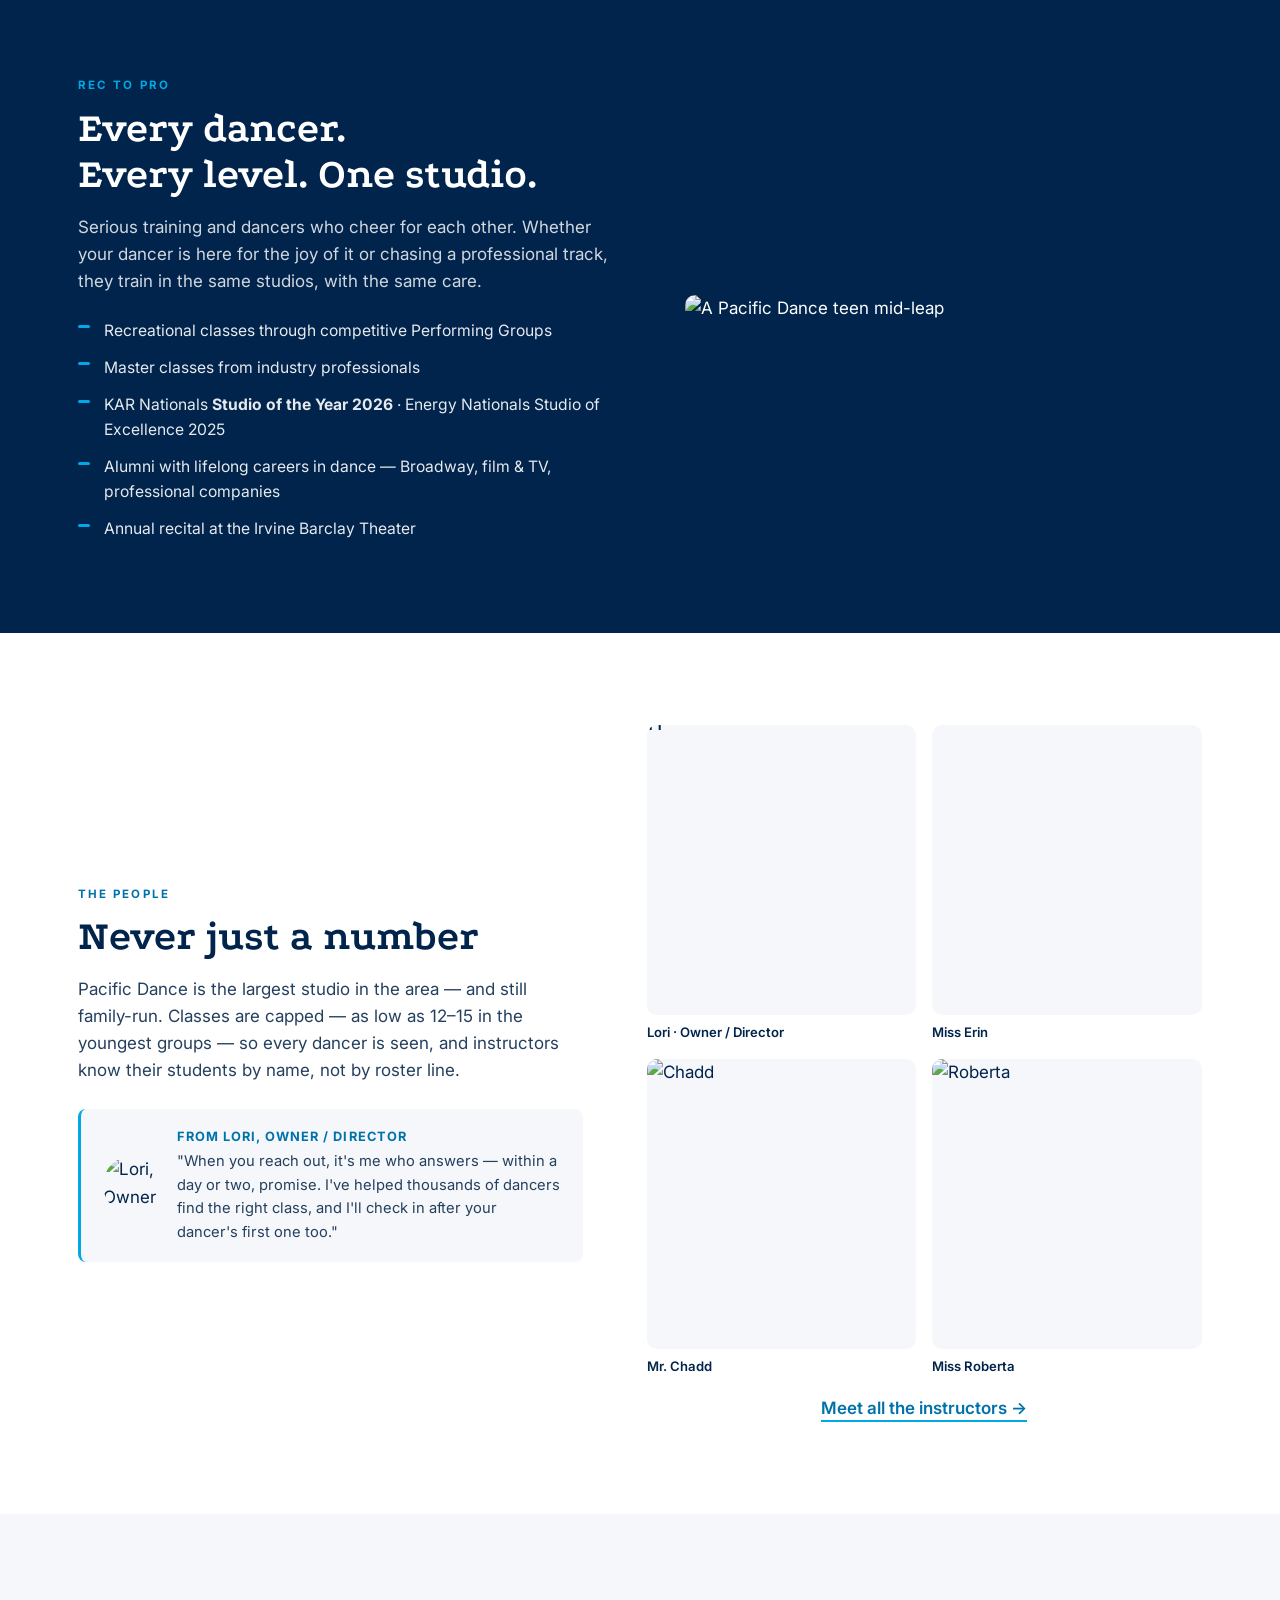
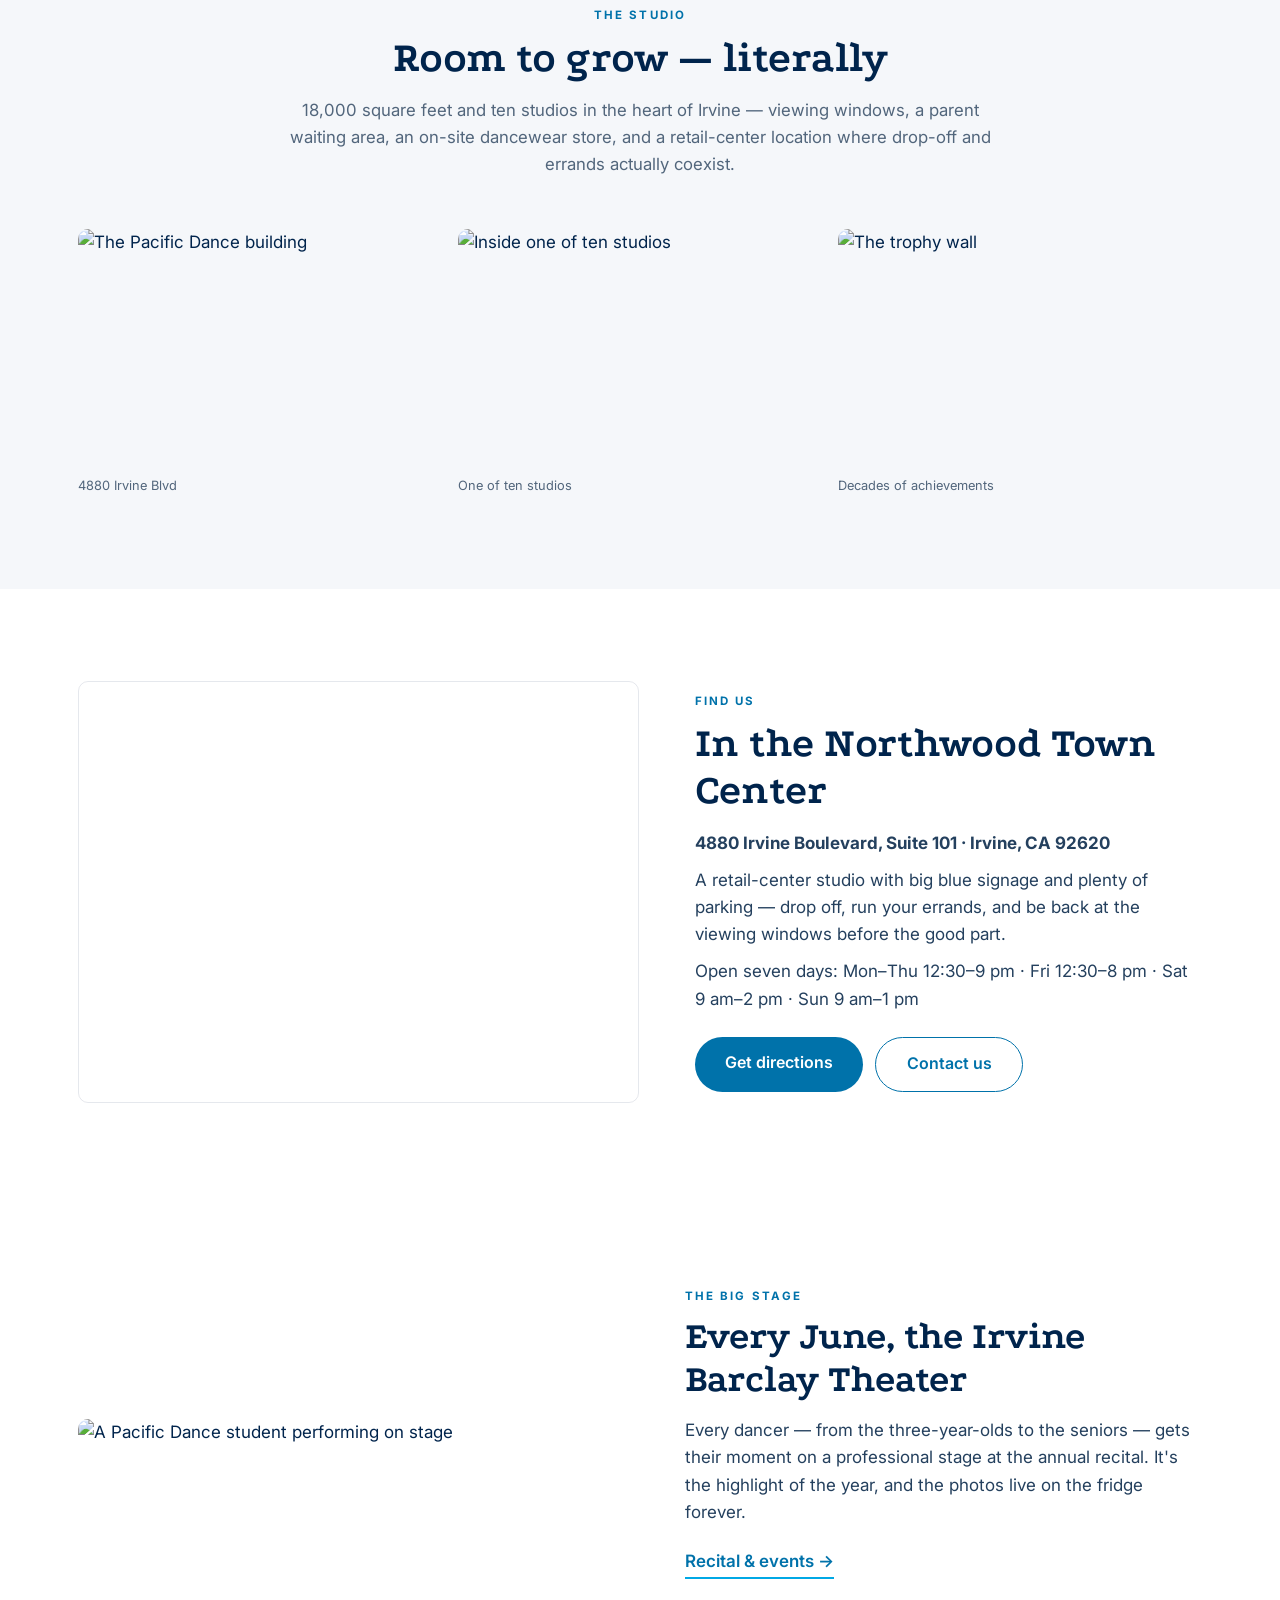
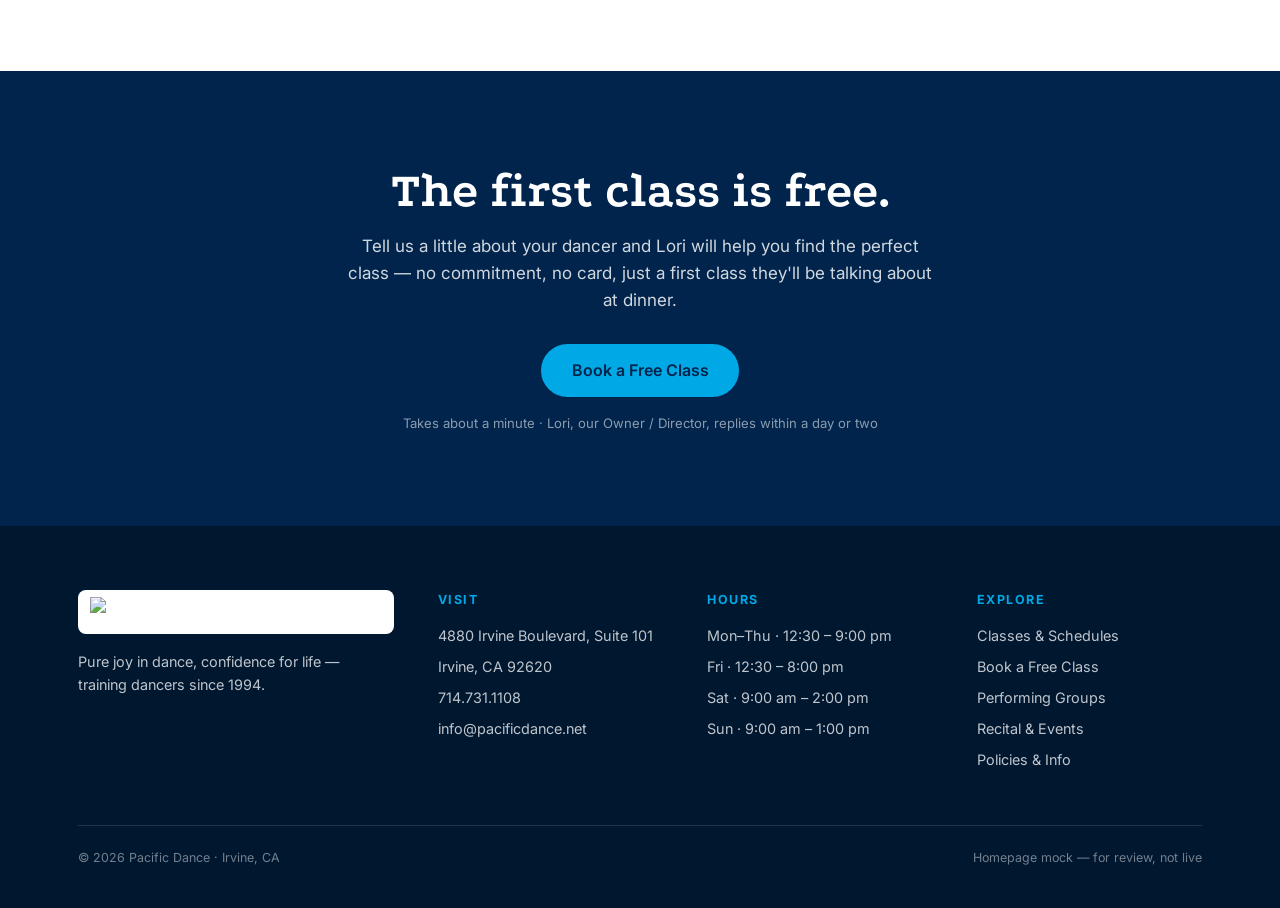
==== commit 2ced4702: "Schedule page: add Option 2 (uploaded-document schedule) alongside Option 1 (browse-by-style) - clas" ====
--- a/site/index.html
+++ b/site/index.html
@@ -8,7 +8,7 @@
 <link rel="preconnect" href="https://fonts.googleapis.com">
 <link rel="preconnect" href="https://fonts.gstatic.com" crossorigin>
 <link href="https://fonts.googleapis.com/css2?family=Podkova:wght@400;500;600;700;800&family=Inter:ital,wght@0,400;0,500;0,600;0,700;1,400&display=swap" rel="stylesheet">
-<link rel="stylesheet" href="site.css?v=6">
+<link rel="stylesheet" href="site.css?v=9">
 </head>
 <body>
 
@@ -155,10 +155,10 @@
     </div>
     <div>
       <div class="faces">
-        <div class="face"><img src="../assets/img/instr-lori.jpg" alt="Lori"><span>Lori · Owner / Director</span></div>
-        <div class="face"><img src="../assets/img/instr-erin.jpg" alt="Erin"><span>Miss Erin</span></div>
-        <div class="face"><img src="../assets/img/instr-chadd.jpg" alt="Chadd"><span>Mr. Chadd</span></div>
-        <div class="face"><img src="../assets/img/instr-roberta.jpg" alt="Roberta"><span>Miss Roberta</span></div>
+        <div class="face"><div class="imgwrap"><img src="../assets/img/instr-lori.jpg" alt="Lori" style="transform:scale(1.35); transform-origin:50% 20%"></div><span>Lori · Owner / Director</span></div>
+        <div class="face"><div class="imgwrap"><img src="../assets/img/instr-erin.jpg" alt="Erin" style="transform:scale(1.7); transform-origin:50% 30%"></div><span>Miss Erin</span></div>
+        <div class="face"><div class="imgwrap"><img src="../assets/img/instr-chadd.jpg" alt="Chadd"></div><span>Mr. Chadd</span></div>
+        <div class="face"><div class="imgwrap"><img src="../assets/img/instr-roberta.jpg" alt="Roberta"></div><span>Miss Roberta</span></div>
       </div>
       <p style="text-align:center; margin-top:18px"><a class="link" style="font-weight:600; color:var(--royal); border-bottom:2px solid var(--sky); padding-bottom:2px" href="about.html#instructors">Meet all the instructors →</a></p>
     </div>
--- a/site/site.css
+++ b/site/site.css
@@ -121,8 +121,8 @@
 .lori-note p { margin: 0; font-size: .92rem; }
 .lori-note b { display: block; font-size: .8rem; text-transform: uppercase; letter-spacing: .08em; color: var(--royal); margin-bottom: 3px; }
 .faces { display: grid; grid-template-columns: repeat(2, 1fr); gap: 16px; }
-.face { border-radius: 0; }
-.face img { width: 100%; aspect-ratio: 4/4.3; object-fit: cover; object-position: 50% 25%; border-radius: var(--radius); }
+.face .imgwrap { border-radius: var(--radius); overflow: hidden; background: var(--mist); }
+.face img { width: 100%; aspect-ratio: 4/4.3; object-fit: cover; object-position: 50% 25%; display: block; }
 .face span { display: block; color: var(--navy); font-size: .82rem; font-weight: 600; padding-top: 7px; }
 
 /* ============================ facility strip ============================ */
@@ -330,3 +330,19 @@
 
 /* anchor targets clear the sticky header */
 .acc { scroll-margin-top: 96px; }
+
+/* ============================ schedule — Option 2 (document) ============================ */
+.opt-switch { background: rgba(0,168,229,.09); border: 1px dashed var(--sky); border-radius: 8px;
+  padding: 11px 16px; font-size: .84rem; color: var(--navy); margin-bottom: 4px; }
+.opt-switch a { color: var(--royal); font-weight: 700; white-space: nowrap; }
+.sched-head { display: flex; gap: 14px; align-items: center; flex-wrap: wrap; margin: 4px 0 18px; }
+.sched-badge { background: var(--navy); color: #fff; border-radius: 999px; padding: .42rem 1.05rem;
+  font-family: var(--display); font-weight: 700; font-size: .88rem; }
+.sched-upd { color: var(--slate); font-size: .86rem; }
+.sched-actions { display: flex; gap: 12px; flex-wrap: wrap; margin-bottom: 24px; }
+.btn-ghost-navy { background: #fff; color: var(--navy); border: 1.5px solid var(--silver); }
+.btn-ghost-navy:hover { border-color: var(--royal); color: var(--royal); }
+.sched-frame { display: flex; flex-direction: column; gap: 16px; }
+.sched-frame img { width: 100%; height: auto; border: 1px solid rgba(0,36,76,.12);
+  border-radius: var(--radius); box-shadow: 0 12px 34px -20px rgba(0,36,76,.45); background: #fff; }
+.sched-tip { margin-top: 16px; font-size: .85rem; color: var(--slate); }
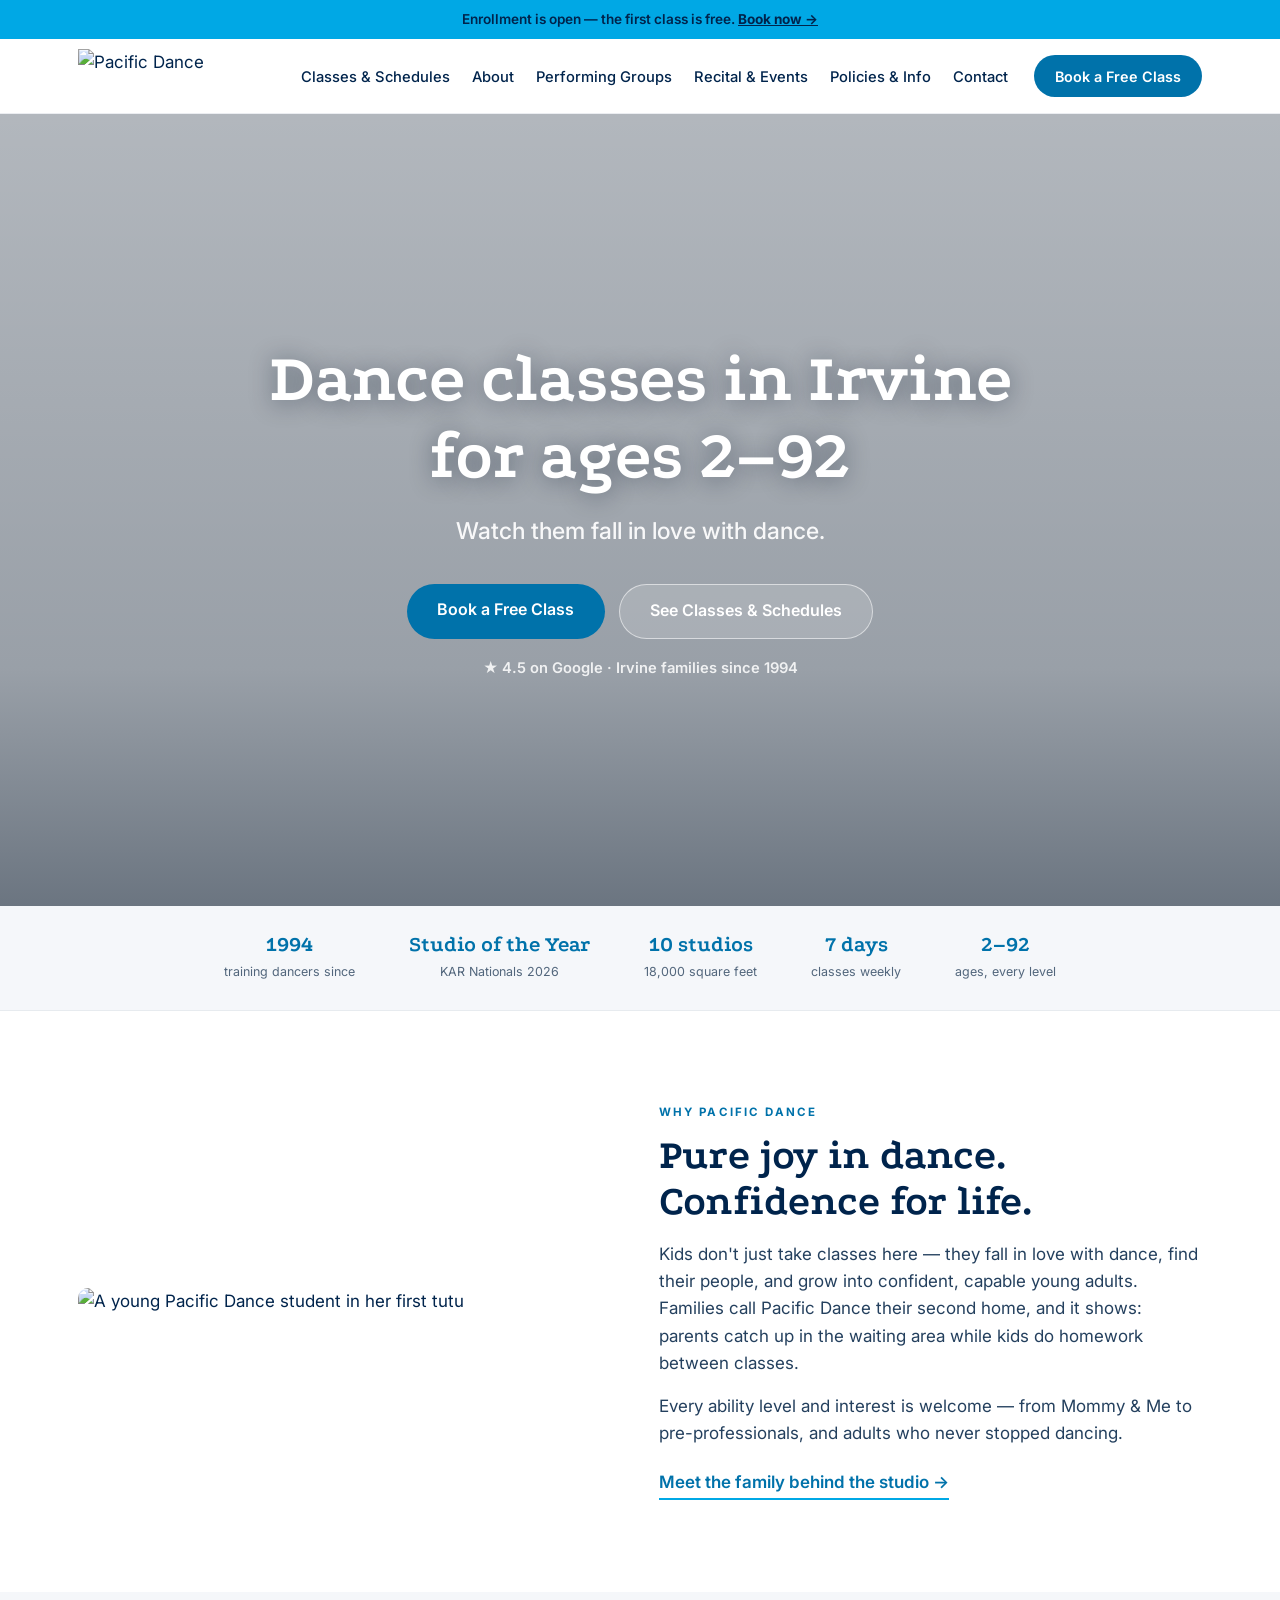
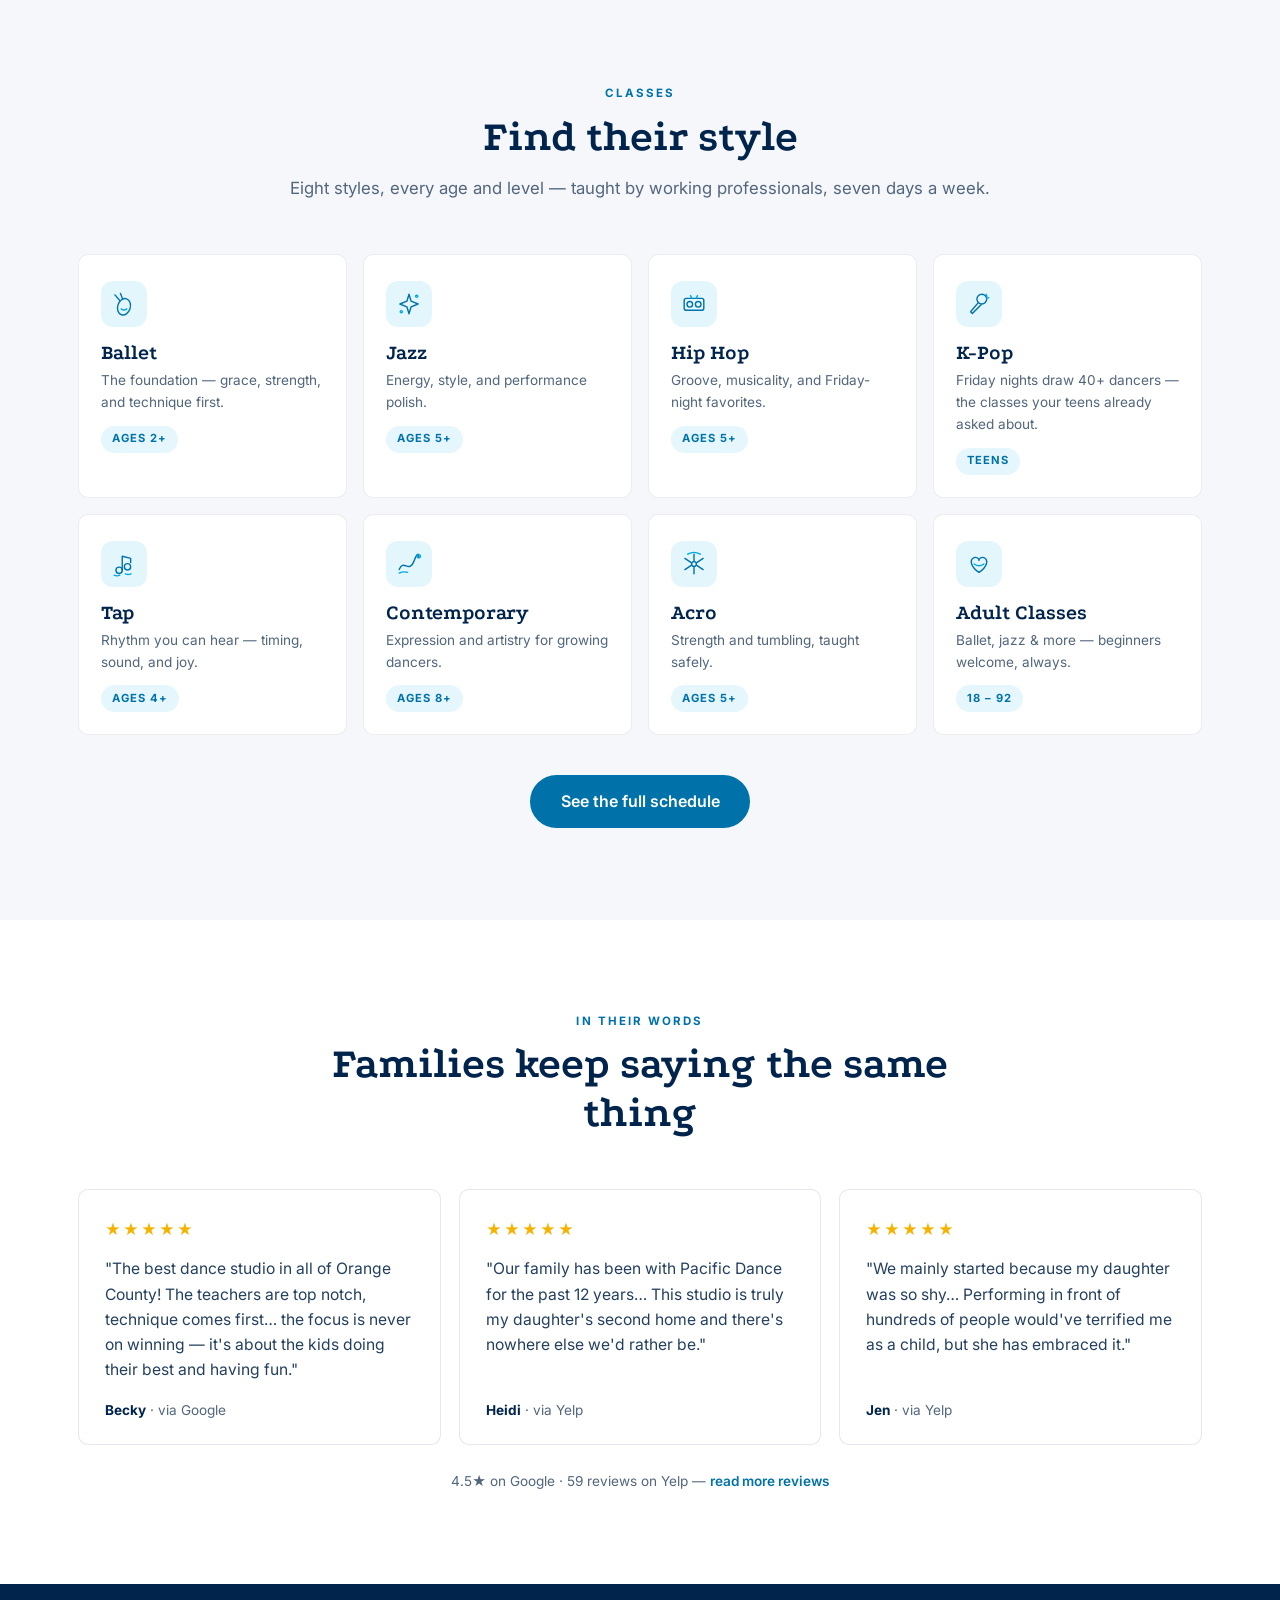
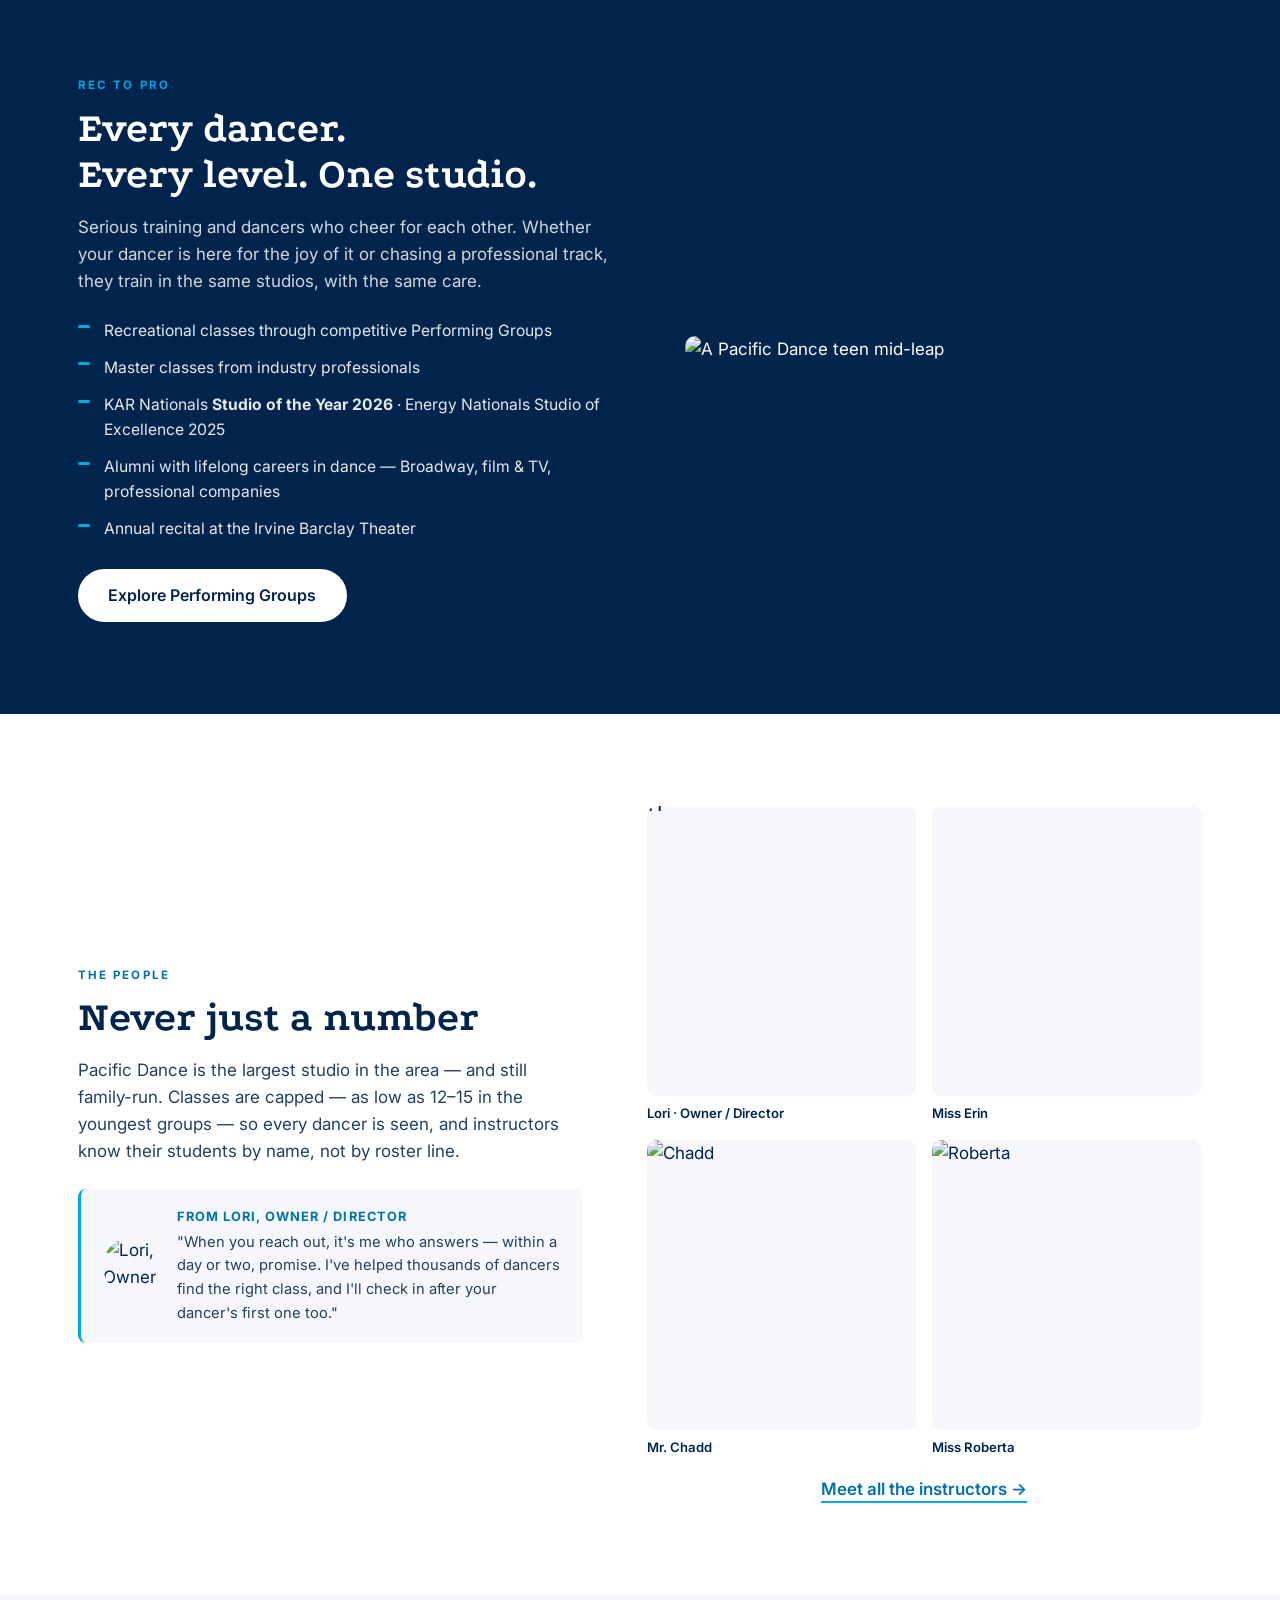
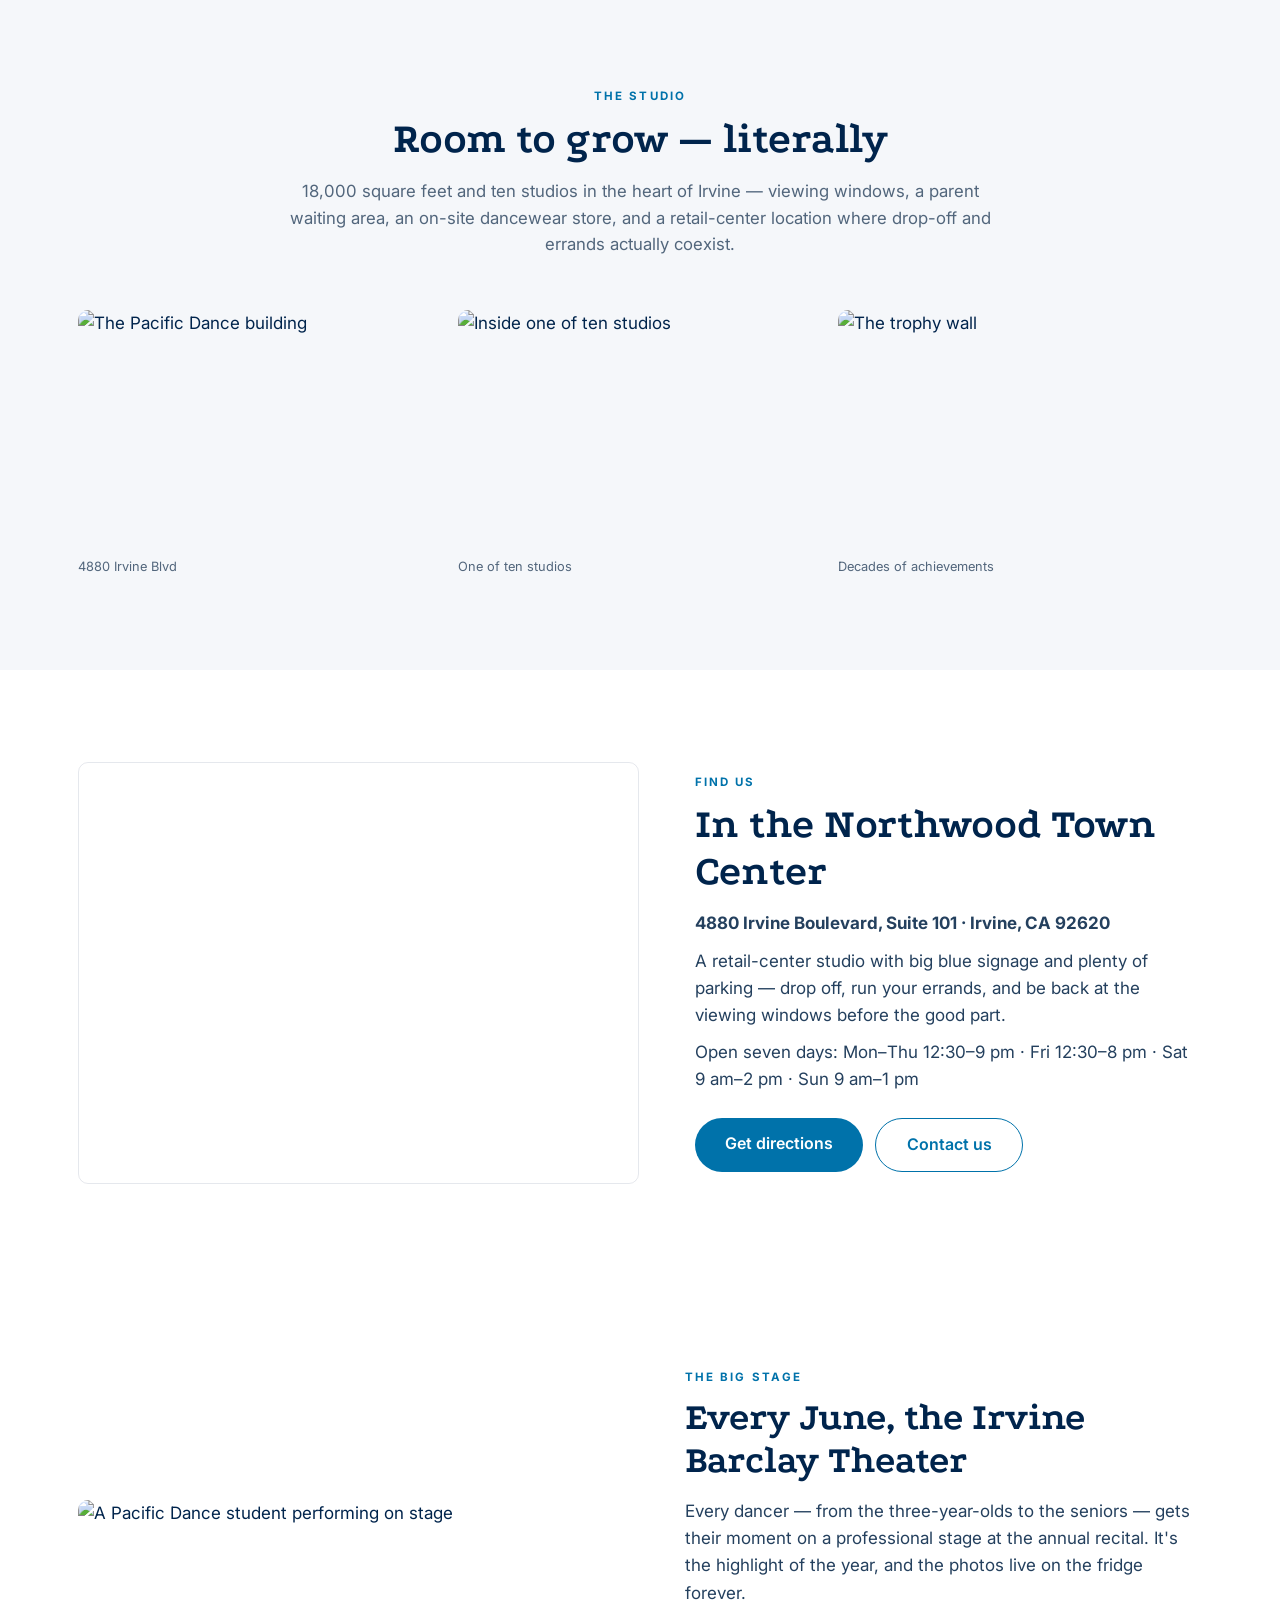
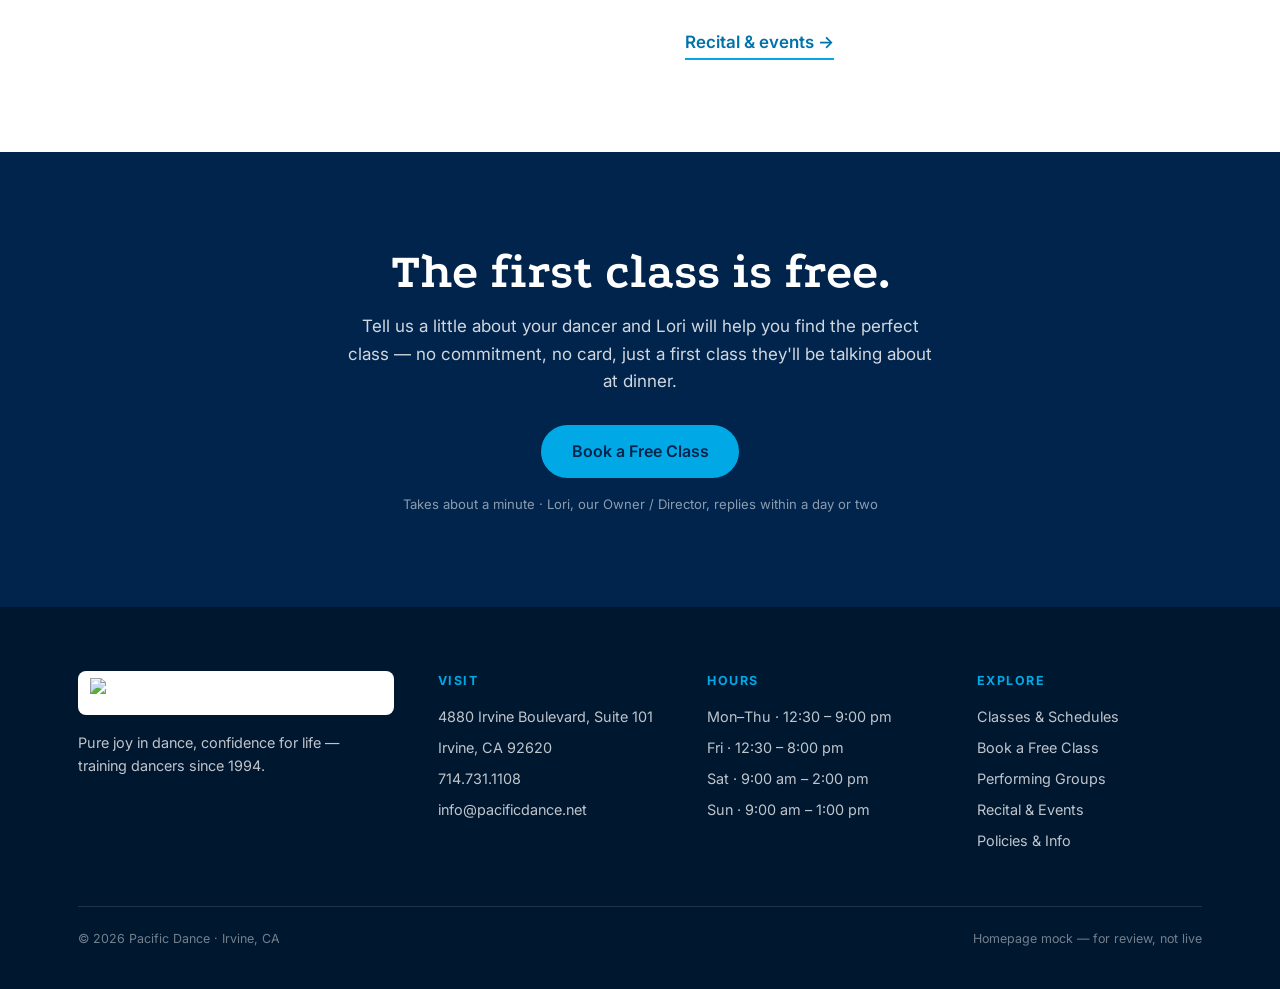
==== commit c01a18c3: "Homepage: restore 'Explore Performing Groups' button (PG page now active). Policies: strip the page " ====
--- a/site/index.html
+++ b/site/index.html
@@ -8,7 +8,7 @@
 <link rel="preconnect" href="https://fonts.googleapis.com">
 <link rel="preconnect" href="https://fonts.gstatic.com" crossorigin>
 <link href="https://fonts.googleapis.com/css2?family=Podkova:wght@400;500;600;700;800&family=Inter:ital,wght@0,400;0,500;0,600;0,700;1,400&display=swap" rel="stylesheet">
-<link rel="stylesheet" href="site.css?v=9">
+<link rel="stylesheet" href="site.css?v=10">
 </head>
 <body>
 
@@ -136,6 +136,7 @@
         <li>Alumni with lifelong careers in dance — Broadway, film &amp; TV, professional companies</li>
         <li>Annual recital at the Irvine Barclay Theater</li>
       </ul>
+      <a class="btn btn-white" href="performing-groups.html">Explore Performing Groups</a>
     </div>
     <img src="../assets/img/leap-denim.jpg" alt="A Pacific Dance teen mid-leap">
   </div>
--- a/site/site.css
+++ b/site/site.css
@@ -346,3 +346,33 @@
 .sched-frame img { width: 100%; height: auto; border: 1px solid rgba(0,36,76,.12);
   border-radius: var(--radius); box-shadow: 0 12px 34px -20px rgba(0,36,76,.45); background: #fff; }
 .sched-tip { margin-top: 16px; font-size: .85rem; color: var(--slate); }
+
+/* ============================ how to enroll ============================ */
+.steps3 { display: grid; grid-template-columns: repeat(3, 1fr); gap: 16px; margin-top: 8px; }
+.step { background: var(--mist); border-radius: var(--radius); padding: 22px 20px; }
+.step .stepn { display: inline-flex; align-items: center; justify-content: center; width: 30px; height: 30px;
+  background: var(--royal); color: #fff; border-radius: 50%; font-family: var(--display); font-weight: 700; font-size: .95rem; }
+.step h4 { font-family: var(--display); font-size: 1.05rem; margin-top: 12px; }
+.step p { font-size: .86rem; color: var(--slate); margin-top: 6px; line-height: 1.5; }
+.step .steplink { display: inline-block; margin-top: 10px; font-size: .85rem; font-weight: 600; color: var(--royal); }
+.help-line { margin-top: 22px; background: rgba(0,168,229,.08); border-left: 3px solid var(--sky);
+  border-radius: 8px; padding: 16px 18px; font-size: .9rem; line-height: 1.6; color: #24405e; }
+.help-line a { color: var(--royal); font-weight: 600; }
+.fsec { margin-top: 30px; padding-top: 26px; border-top: 1px solid rgba(0,36,76,.1); }
+.fsec:first-of-type { margin-top: 20px; }
+.fsec h3 { font-size: 1.15rem; }
+.fsec .fsub { font-size: .85rem; color: var(--slate); margin-top: 4px; margin-bottom: 4px; }
+.frow { display: grid; grid-template-columns: 1fr 1fr; gap: 0 14px; }
+.frow.thirds { grid-template-columns: 1fr 1fr 1fr; }
+.legal-box { max-height: 240px; overflow-y: auto; border: 1px solid rgba(0,36,76,.15); border-radius: 8px;
+  padding: 4px 18px 14px; background: #fcfdfe; font-size: .82rem; line-height: 1.55; color: #24405e; margin-top: 8px; }
+.legal-box h5 { font-family: var(--display); font-size: .92rem; color: var(--navy); margin: 14px 0 4px; }
+.legal-box p { margin-bottom: 8px; }
+.agree { display: flex !important; gap: 11px; align-items: flex-start; margin: 14px 0 0 !important;
+  background: rgba(0,168,229,.07); border: 1px solid rgba(0,168,229,.35); border-radius: 8px;
+  padding: 13px 15px; font-size: .9rem !important; font-weight: 600 !important; color: var(--navy); line-height: 1.45; cursor: pointer; }
+.agree input { width: auto !important; margin: 3px 0 0 !important; flex-shrink: 0; accent-color: var(--royal); }
+@media (max-width: 640px) {
+  .steps3 { grid-template-columns: 1fr; }
+  .frow, .frow.thirds { grid-template-columns: 1fr; }
+}
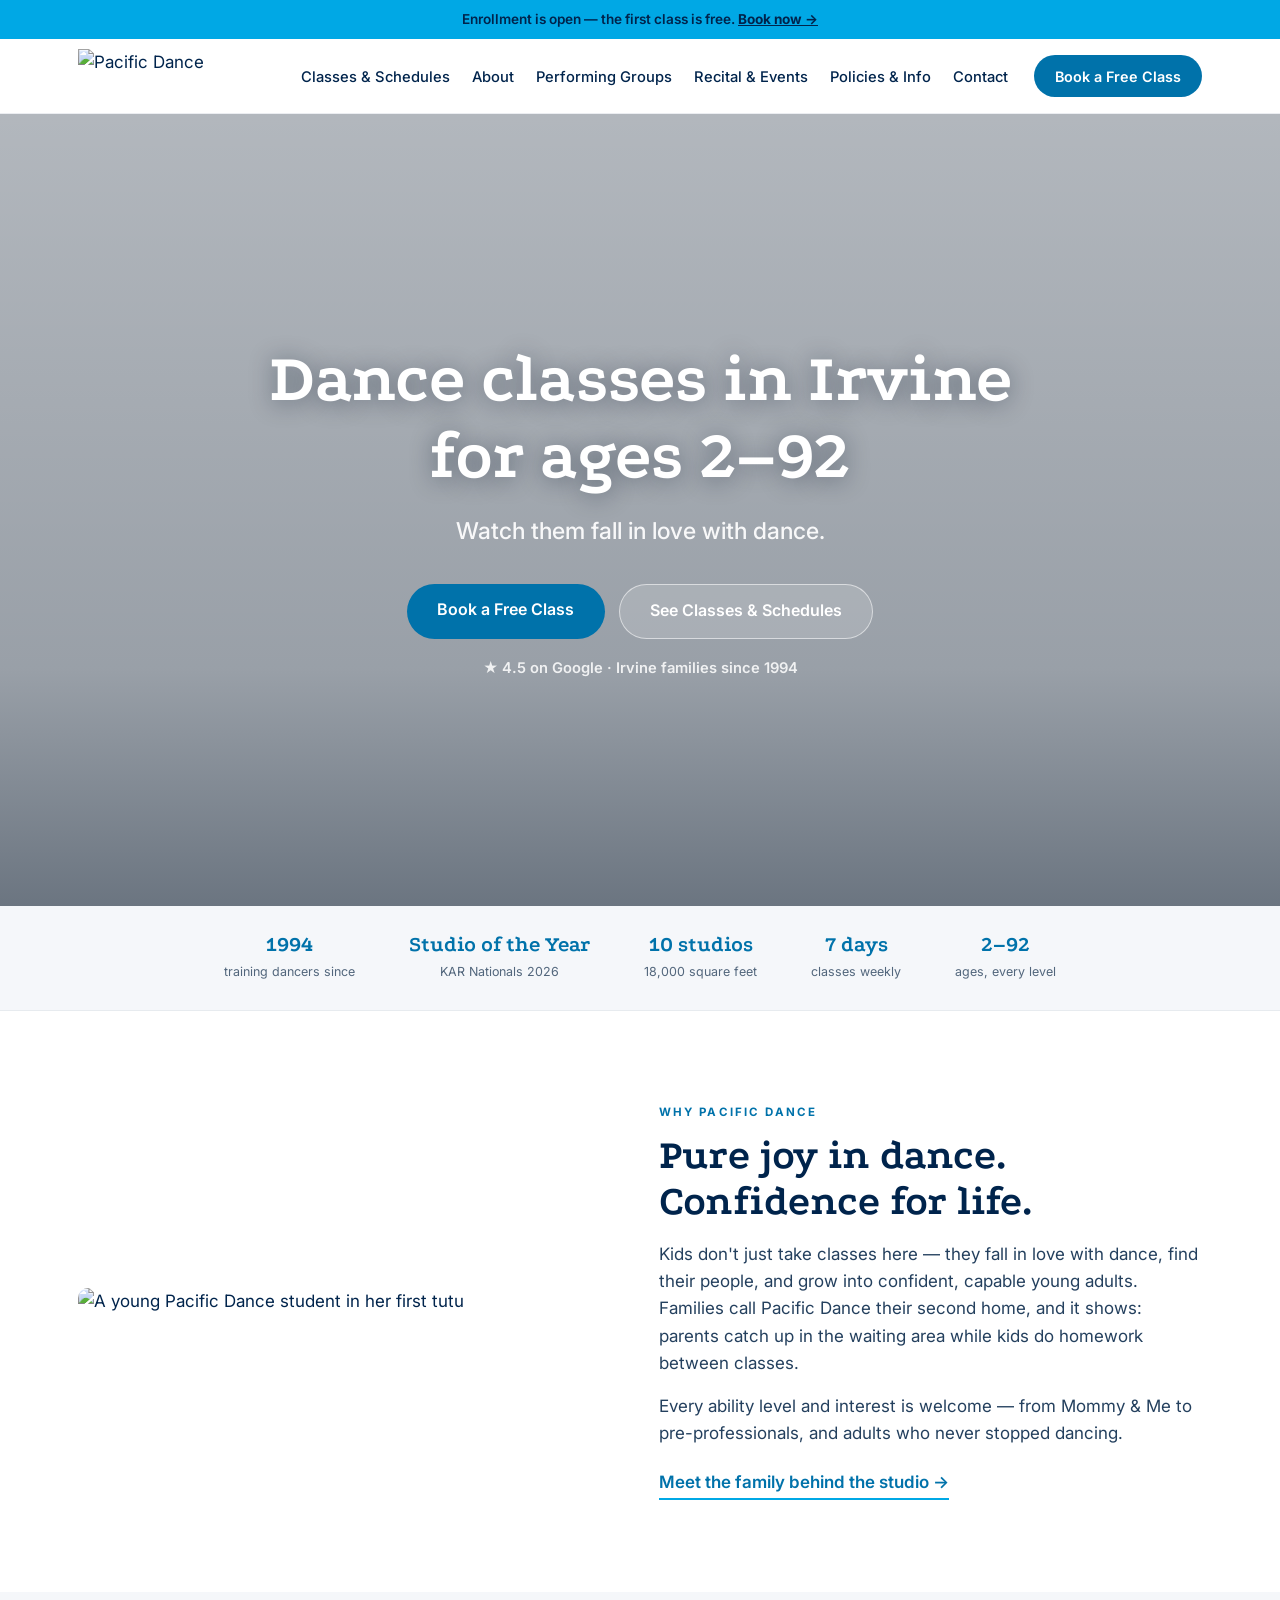
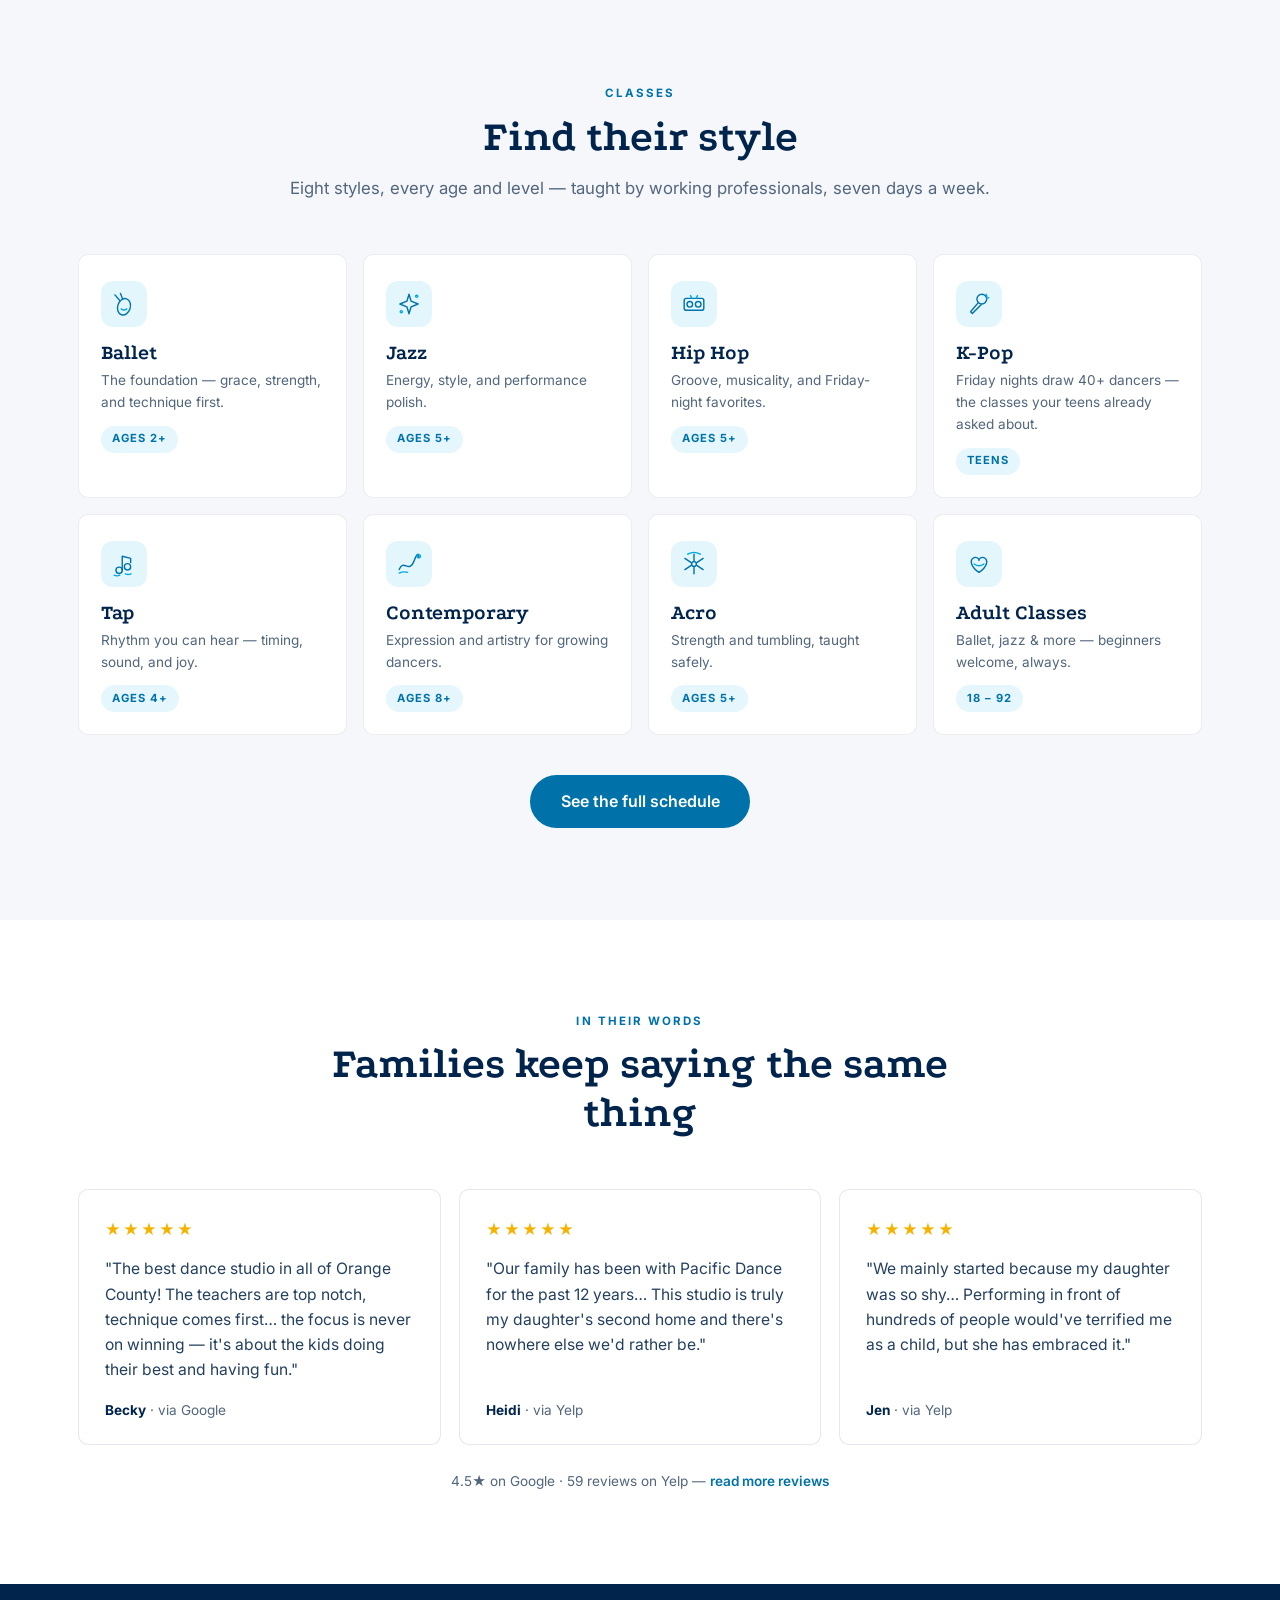
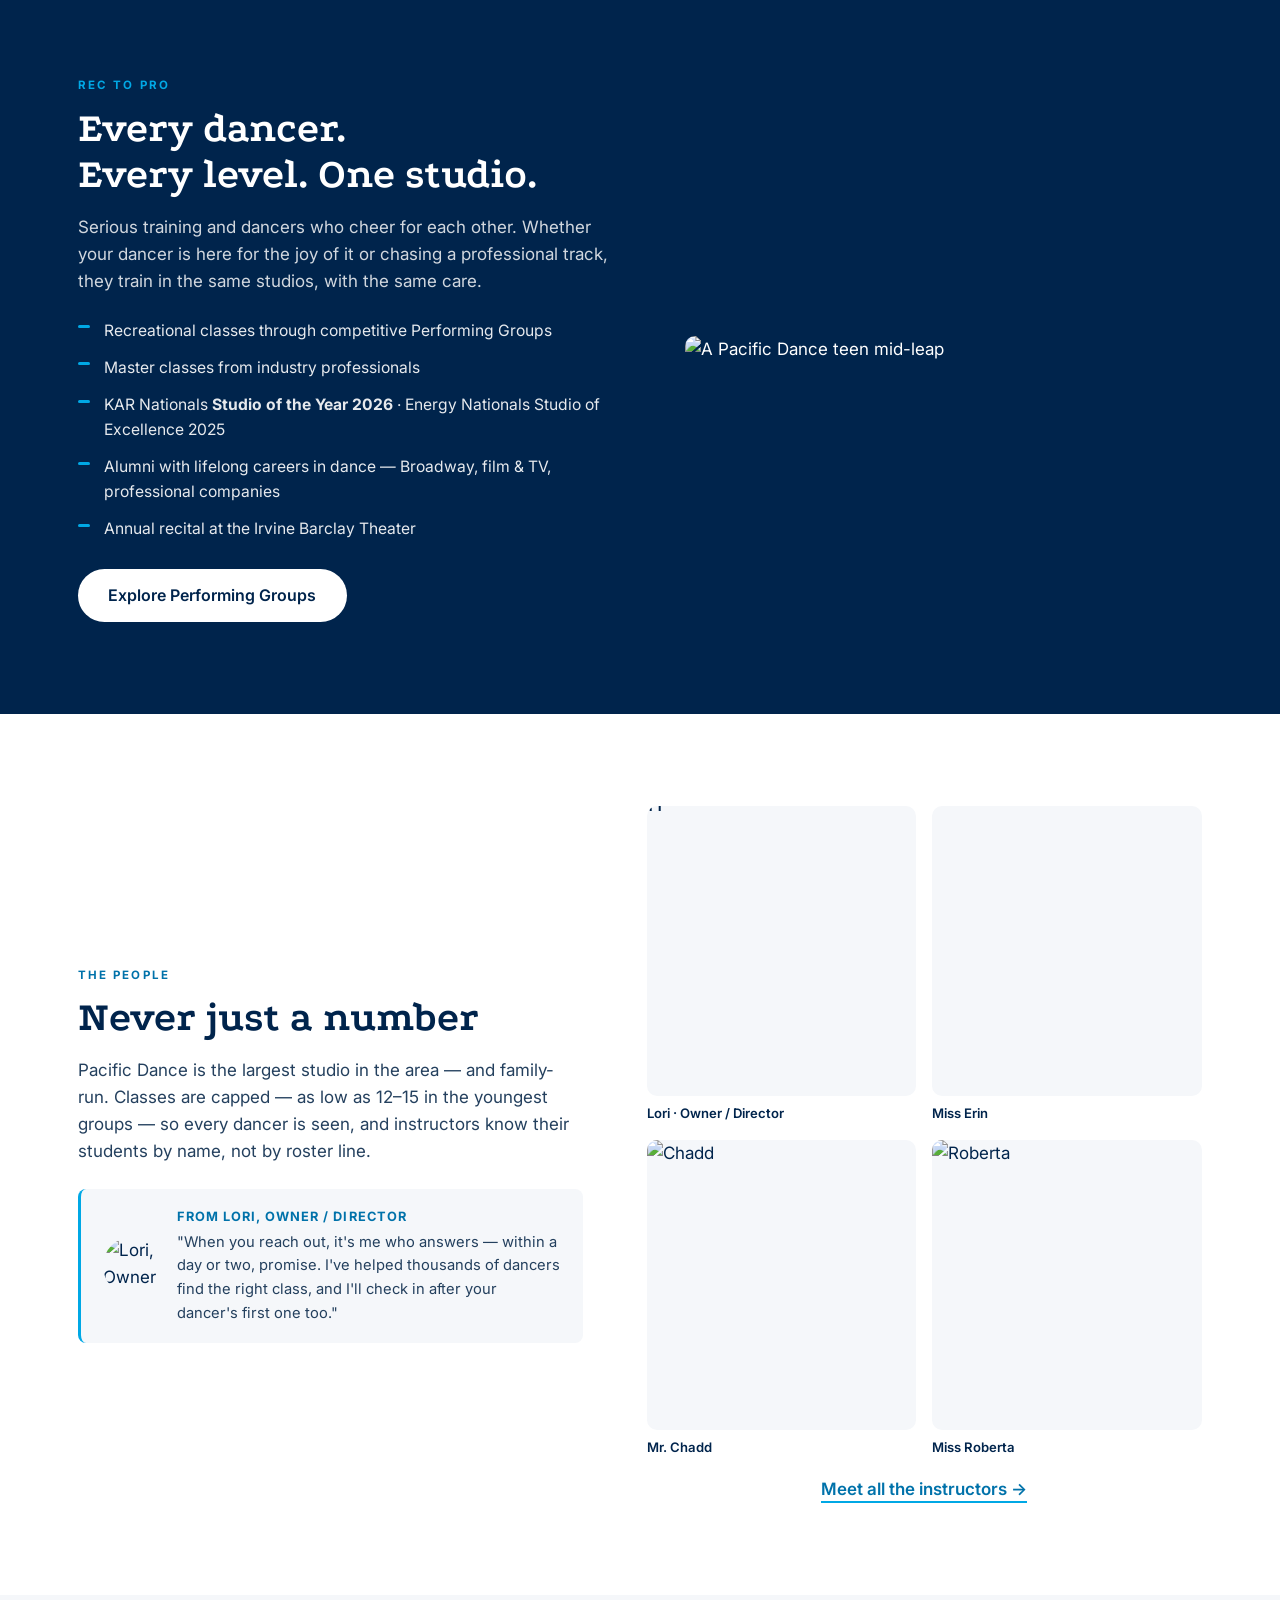
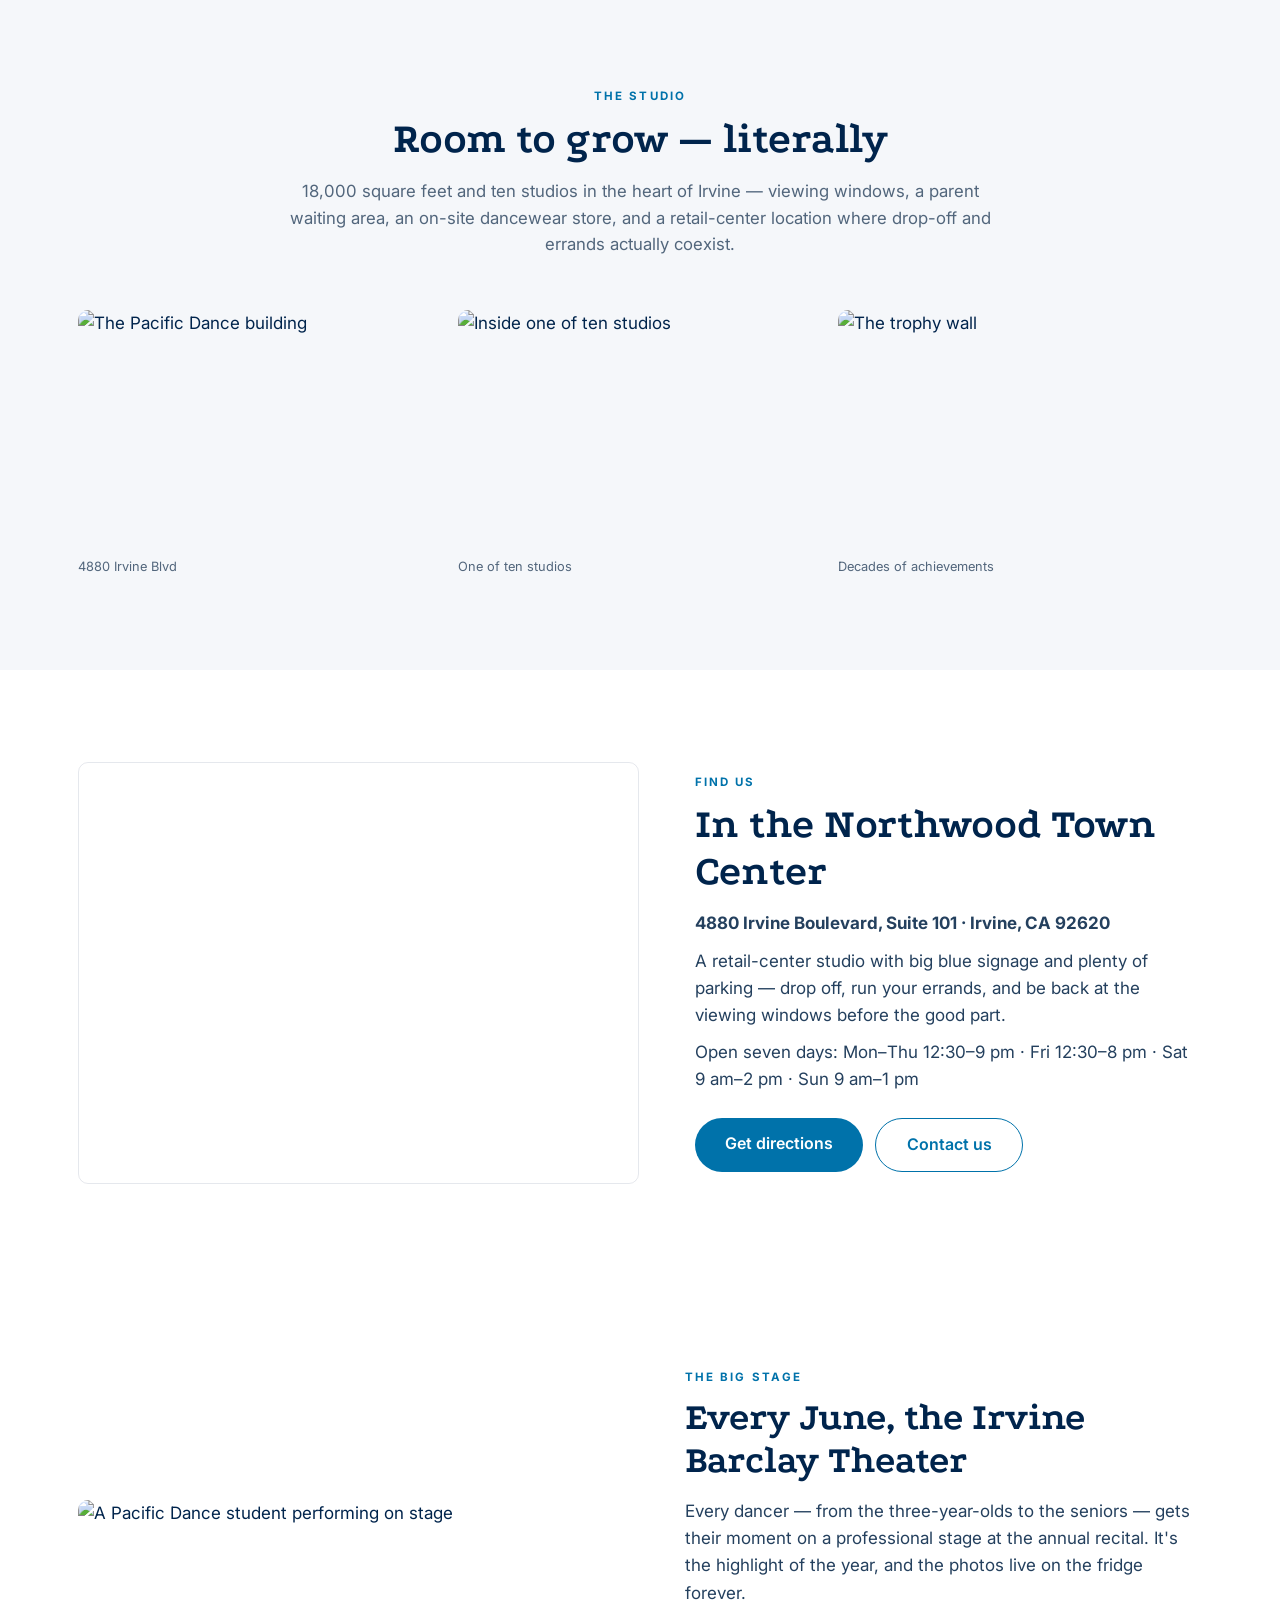
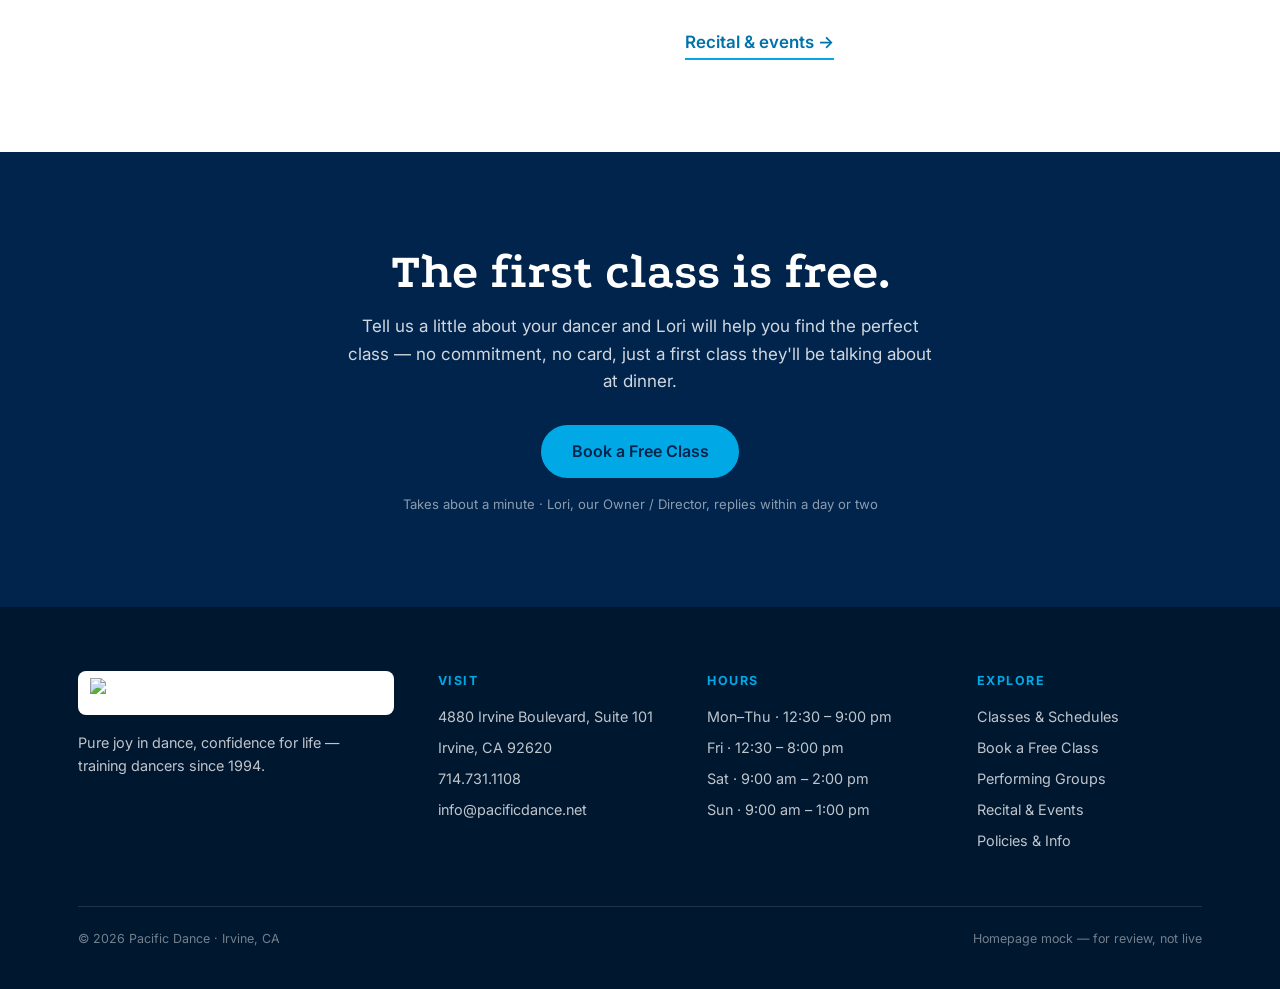
==== commit 30e0d0da: "Remove 'and still' per Lori's note (homepage People section + About story)" ====
--- a/site/index.html
+++ b/site/index.html
@@ -148,7 +148,7 @@
     <div>
       <div class="eyebrow">The people</div>
       <h2>Never just a number</h2>
-      <p>Pacific Dance is the largest studio in the area — and still family-run. Classes are capped — as low as 12–15 in the youngest groups — so every dancer is seen, and instructors know their students by name, not by roster line.</p>
+      <p>Pacific Dance is the largest studio in the area — and family-run. Classes are capped — as low as 12–15 in the youngest groups — so every dancer is seen, and instructors know their students by name, not by roster line.</p>
       <div class="lori-note">
         <img src="../assets/img/instr-lori.jpg" alt="Lori, Owner / Director of Pacific Dance">
         <p><b>From Lori, Owner / Director</b>"When you reach out, it's me who answers — within a day or two, promise. I've helped thousands of dancers find the right class, and I'll check in after your dancer's first one too."</p>
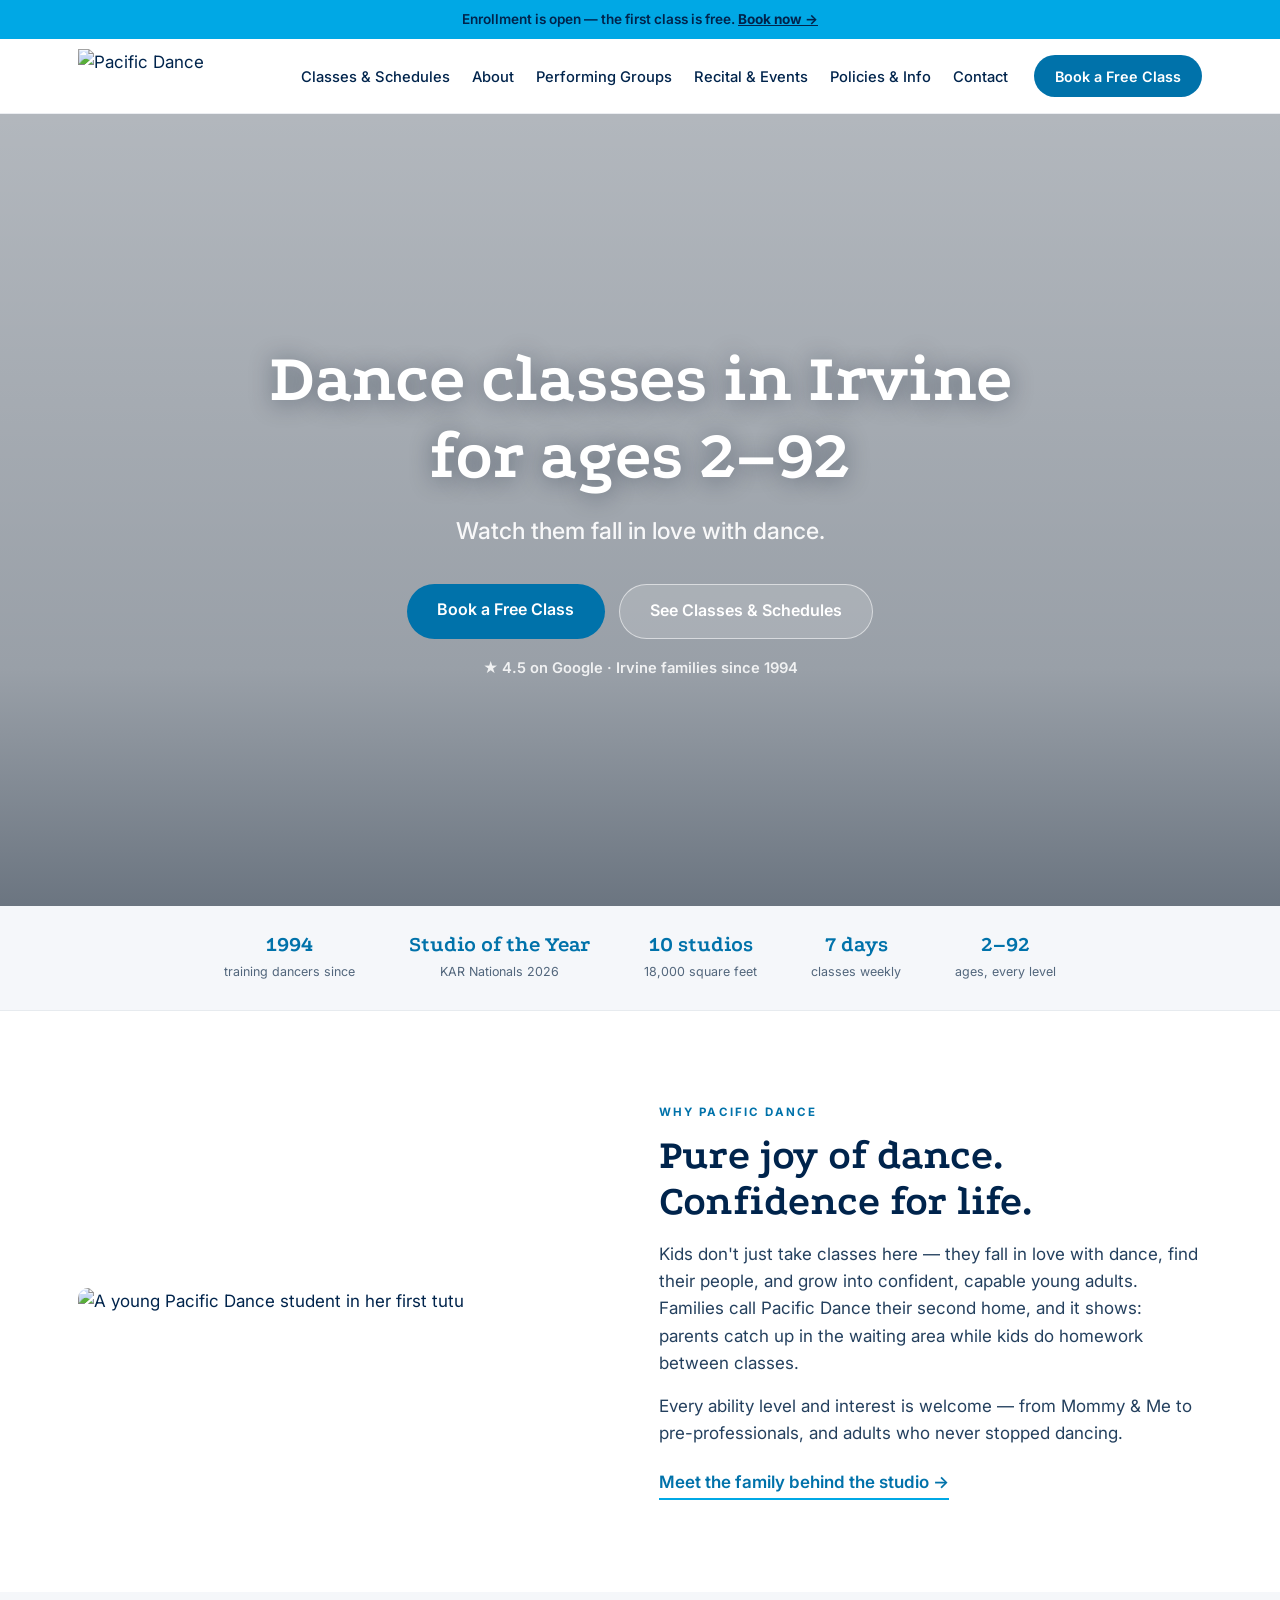
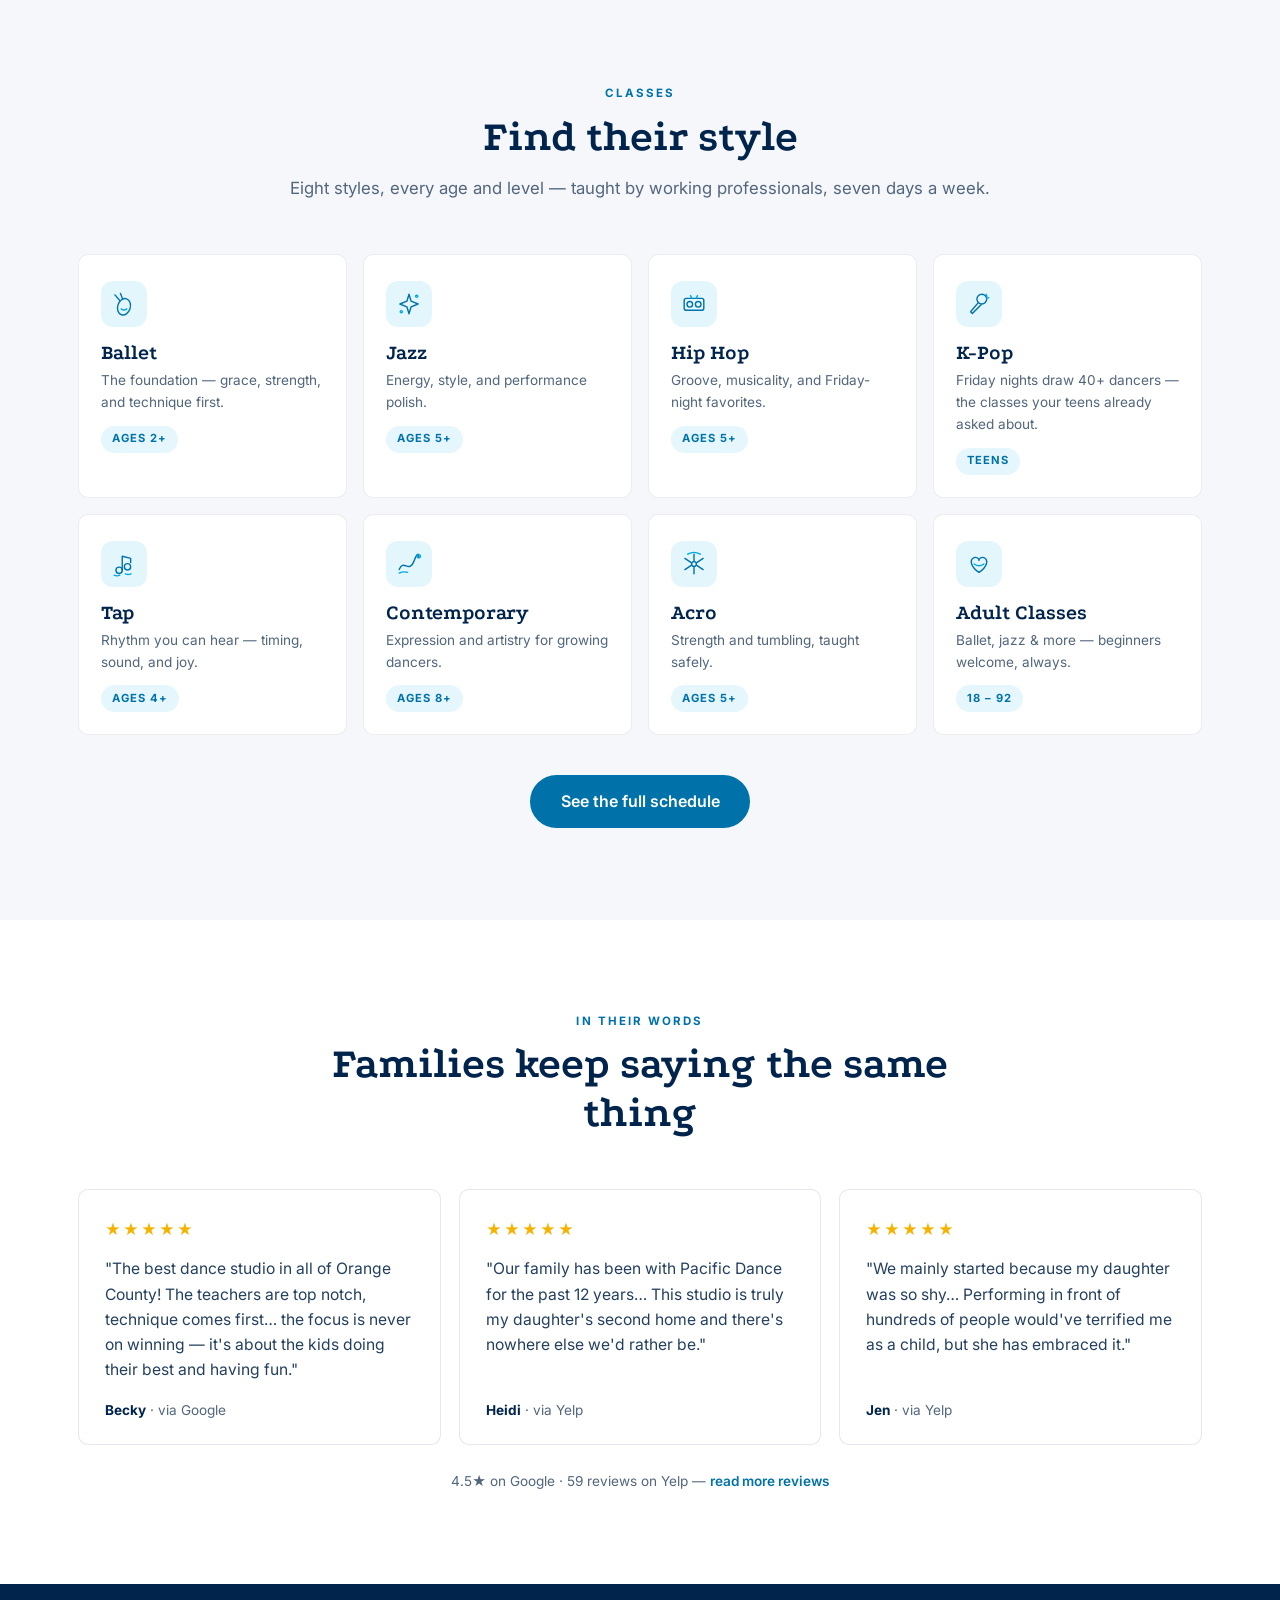
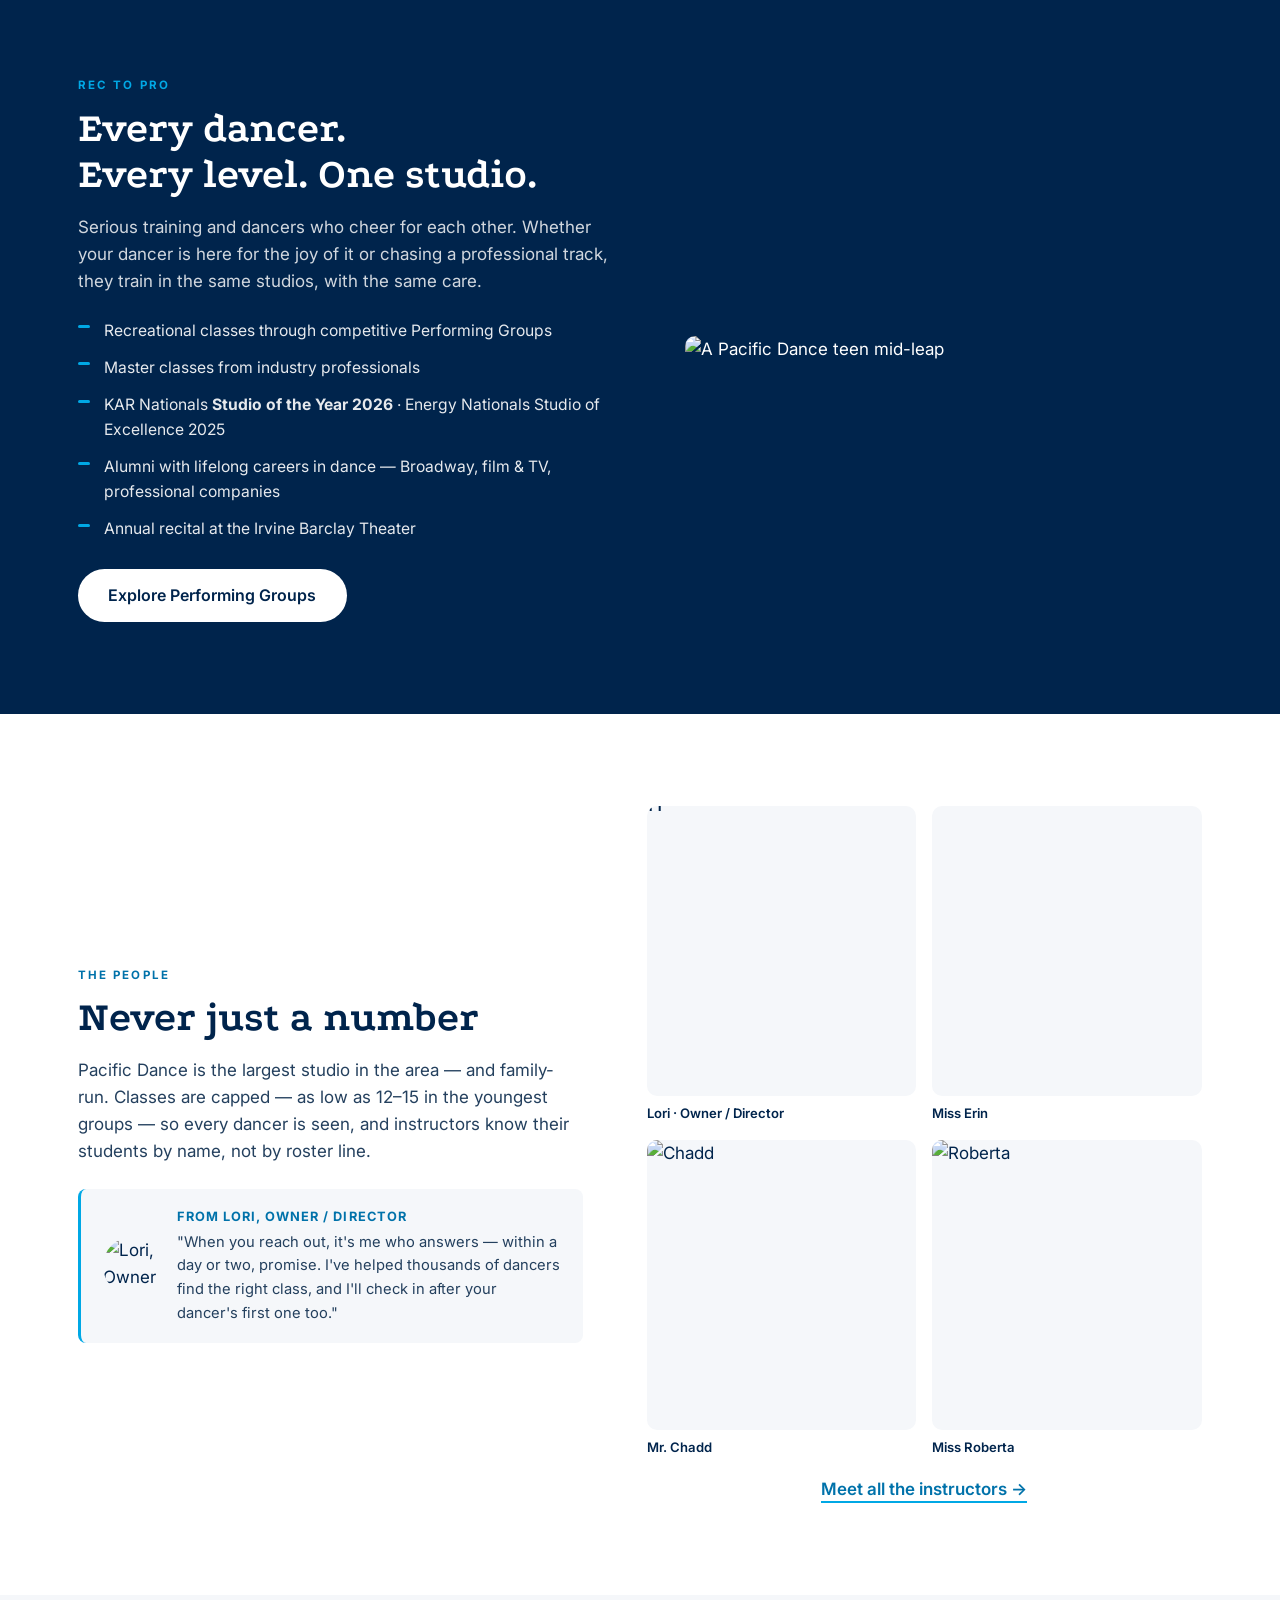
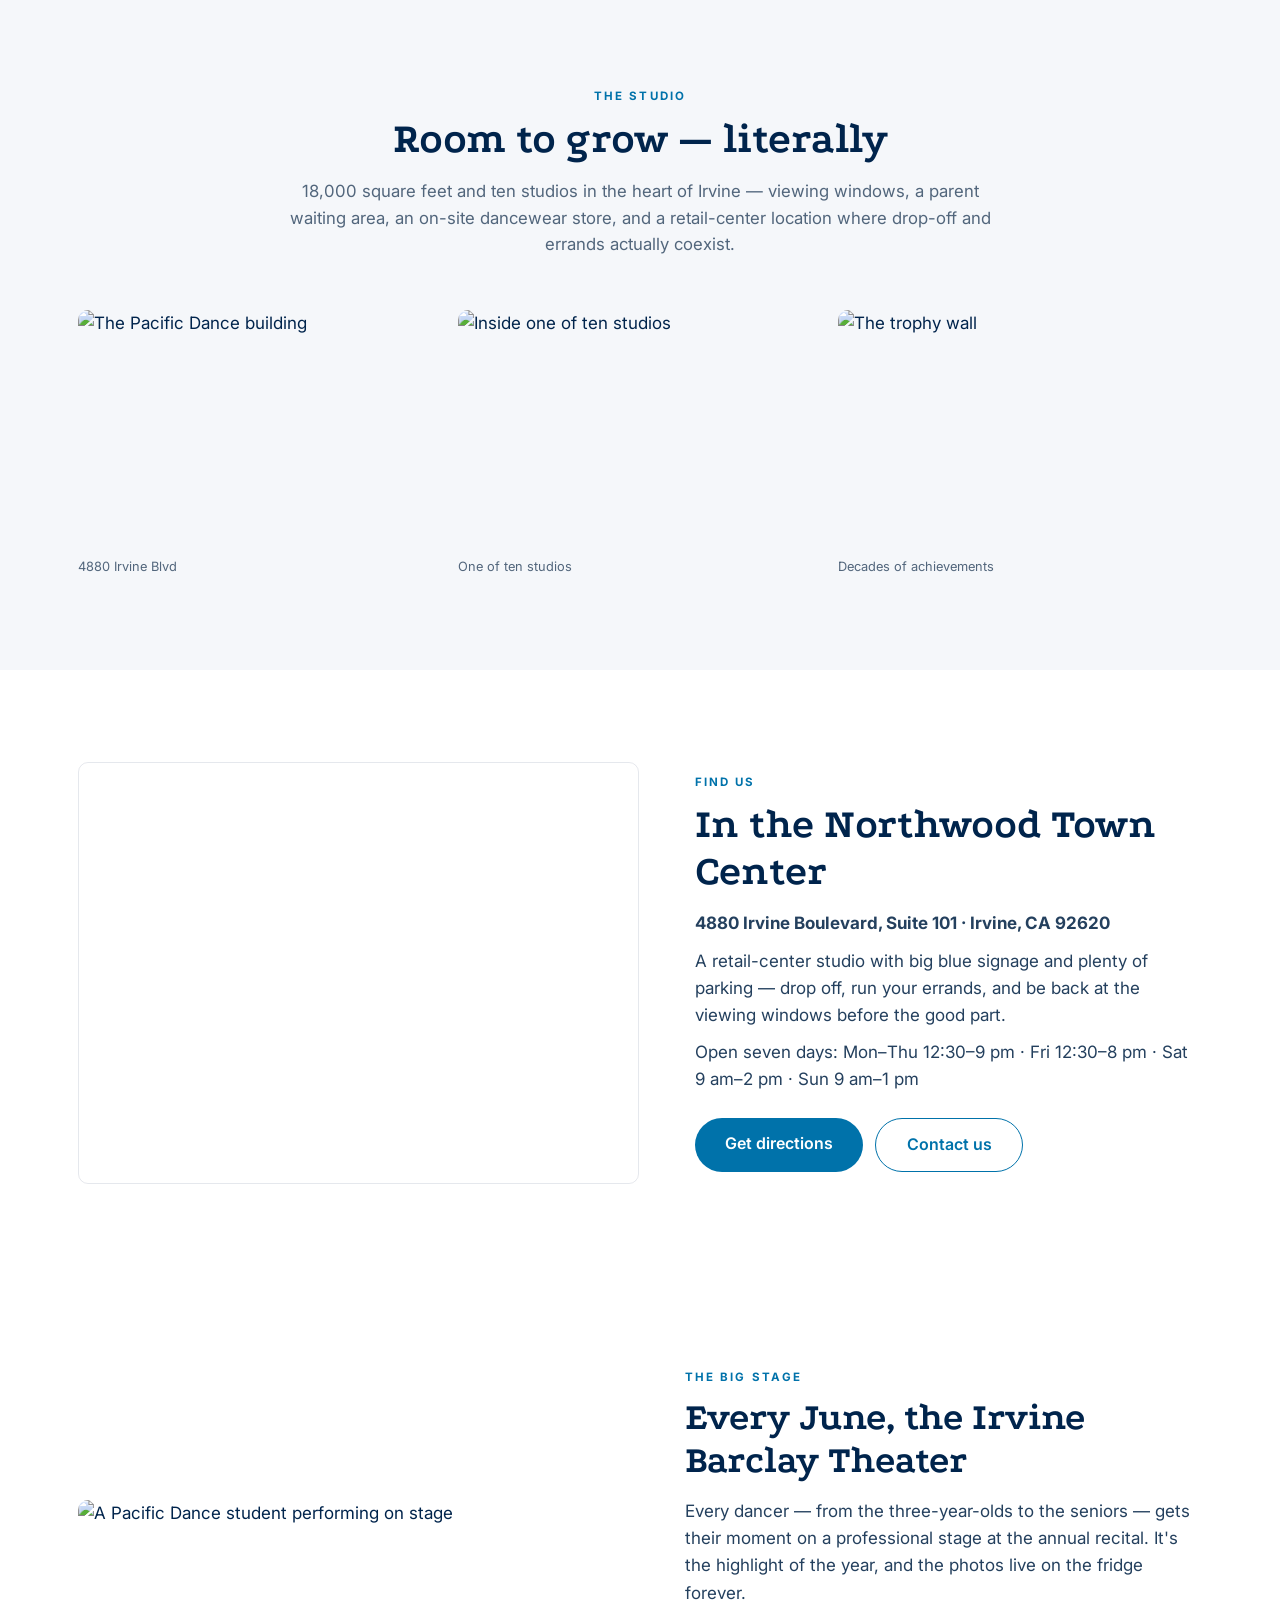
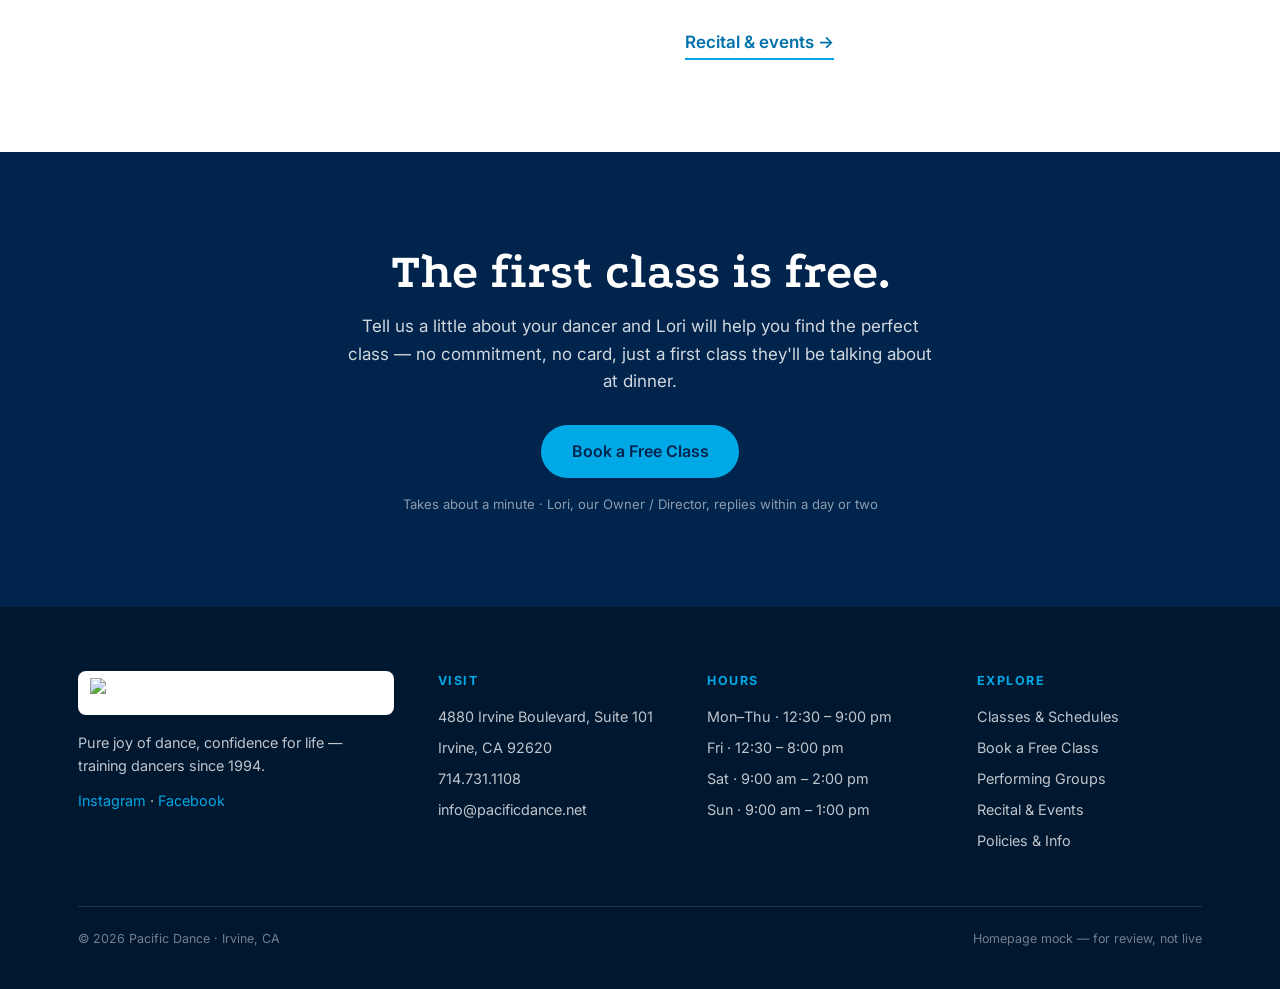
==== commit 26c2aeed: "Tuition: add per-class cost pill to each weekly tier (→~/class) to show the volume value" ====
--- a/site/index.html
+++ b/site/index.html
@@ -8,7 +8,7 @@
 <link rel="preconnect" href="https://fonts.googleapis.com">
 <link rel="preconnect" href="https://fonts.gstatic.com" crossorigin>
 <link href="https://fonts.googleapis.com/css2?family=Podkova:wght@400;500;600;700;800&family=Inter:ital,wght@0,400;0,500;0,600;0,700;1,400&display=swap" rel="stylesheet">
-<link rel="stylesheet" href="site.css?v=10">
+<link rel="stylesheet" href="site.css?v=11">
 </head>
 <body>
 
@@ -64,7 +64,7 @@
     <img src="../assets/img/tutu-white.jpg" alt="A young Pacific Dance student in her first tutu">
     <div>
       <div class="eyebrow">Why Pacific Dance</div>
-      <h2>Pure joy in dance.<br>Confidence for life.</h2>
+      <h2>Pure joy of dance.<br>Confidence for life.</h2>
       <p>Kids don't just take classes here — they fall in love with dance, find their people, and grow into confident, capable young adults. Families call Pacific Dance their second home, and it shows: parents catch up in the waiting area while kids do homework between classes.</p>
       <p>Every ability level and interest is welcome — from Mommy &amp; Me to pre-professionals, and adults who never stopped dancing.</p>
       <a class="link" href="about.html">Meet the family behind the studio →</a>
@@ -231,7 +231,8 @@
     <div class="cols">
       <div>
         <img class="logo-f" src="../assets/img/pd-logo.jpg" alt="Pacific Dance">
-        <p style="margin-top:16px; max-width:32ch">Pure joy in dance, confidence for life — training dancers since 1994.</p>
+        <p style="margin-top:16px; max-width:32ch">Pure joy of dance, confidence for life — training dancers since 1994.</p>
+        <p style="margin-top:12px; font-size:.9rem"><a href="https://www.instagram.com/pacificdance/" style="color:var(--sky)">Instagram</a> · <a href="https://www.facebook.com/PacificDanceIrvine/" style="color:var(--sky)">Facebook</a></p>
       </div>
       <div>
         <h4>Visit</h4>
--- a/site/site.css
+++ b/site/site.css
@@ -376,3 +376,8 @@
   .steps3 { grid-template-columns: 1fr; }
   .frow, .frow.thirds { grid-template-columns: 1fr; }
 }
+
+/* per-class value pill on tuition tiers */
+.perclass { display: inline-block; margin-left: 4px; font-size: .74rem; font-weight: 700;
+  color: var(--royal); background: rgba(0,168,229,.11); border-radius: 999px; padding: .12rem .55rem;
+  vertical-align: middle; white-space: nowrap; }
